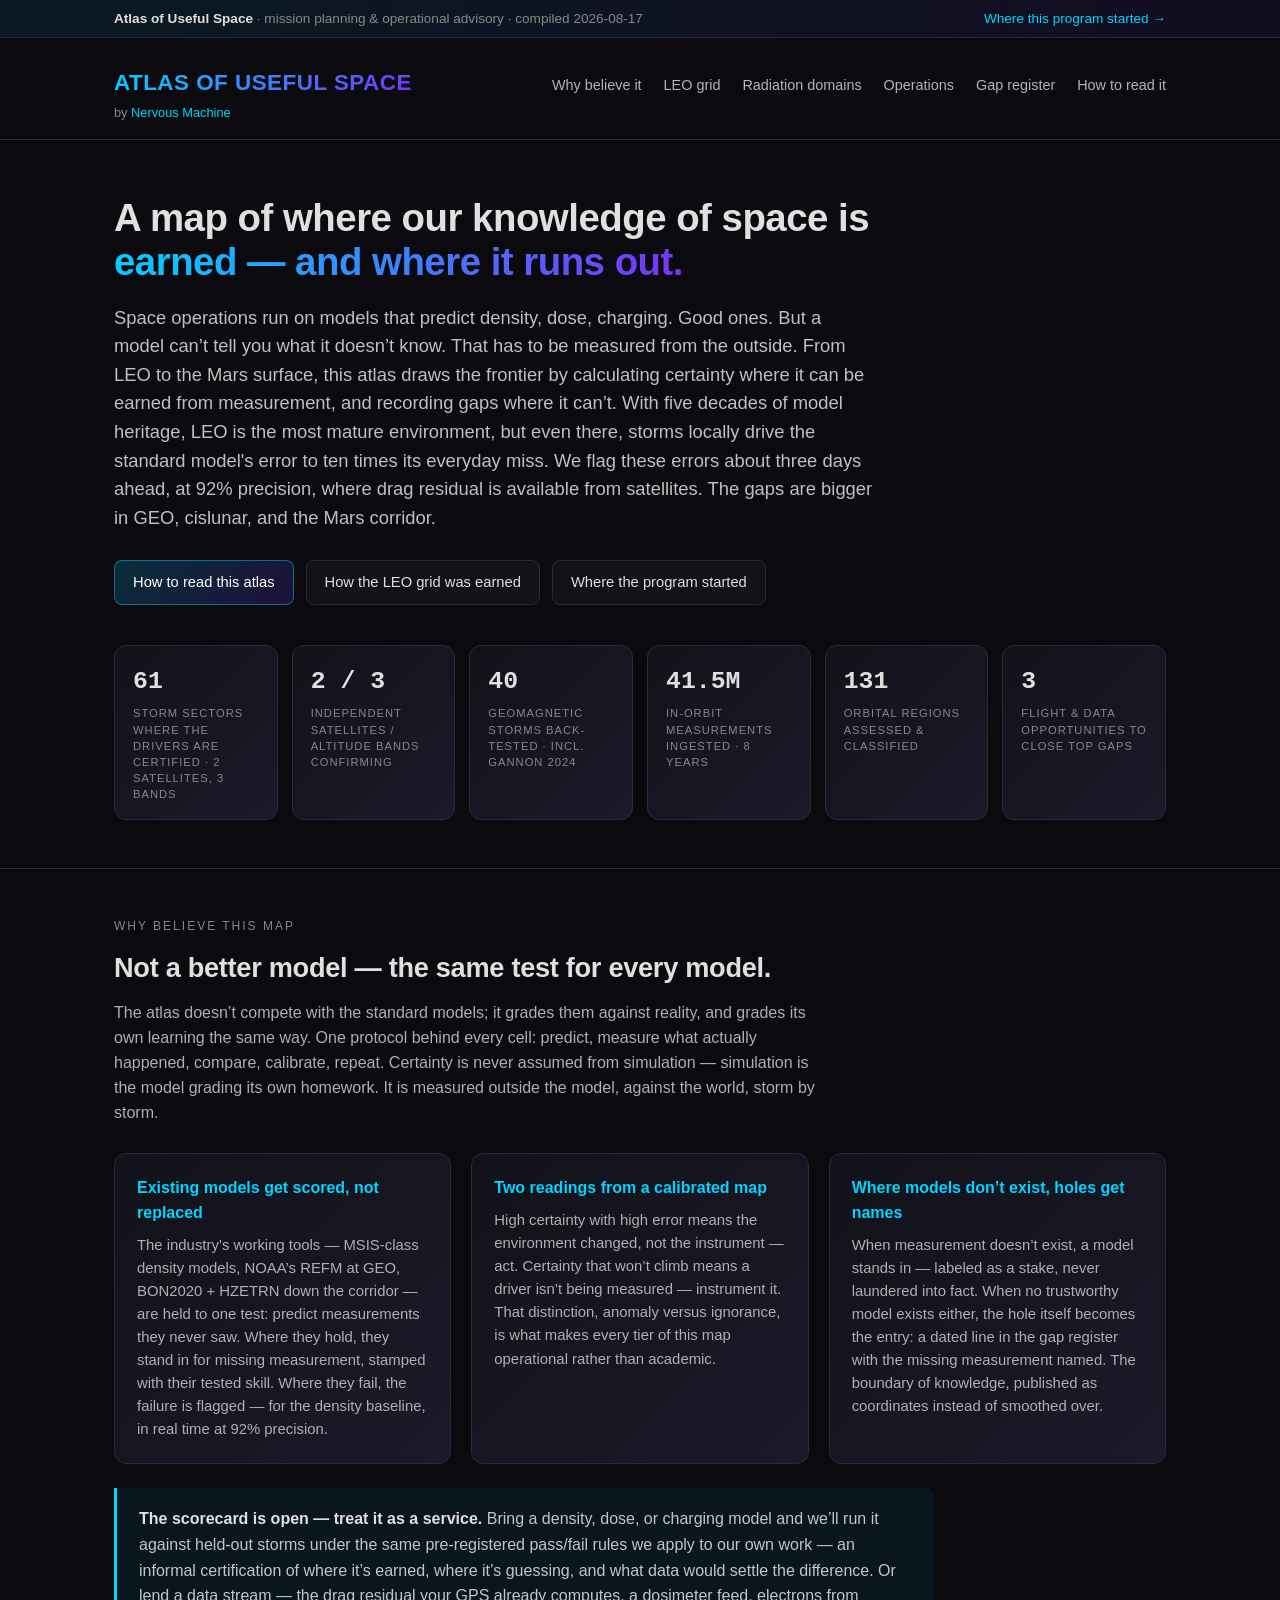
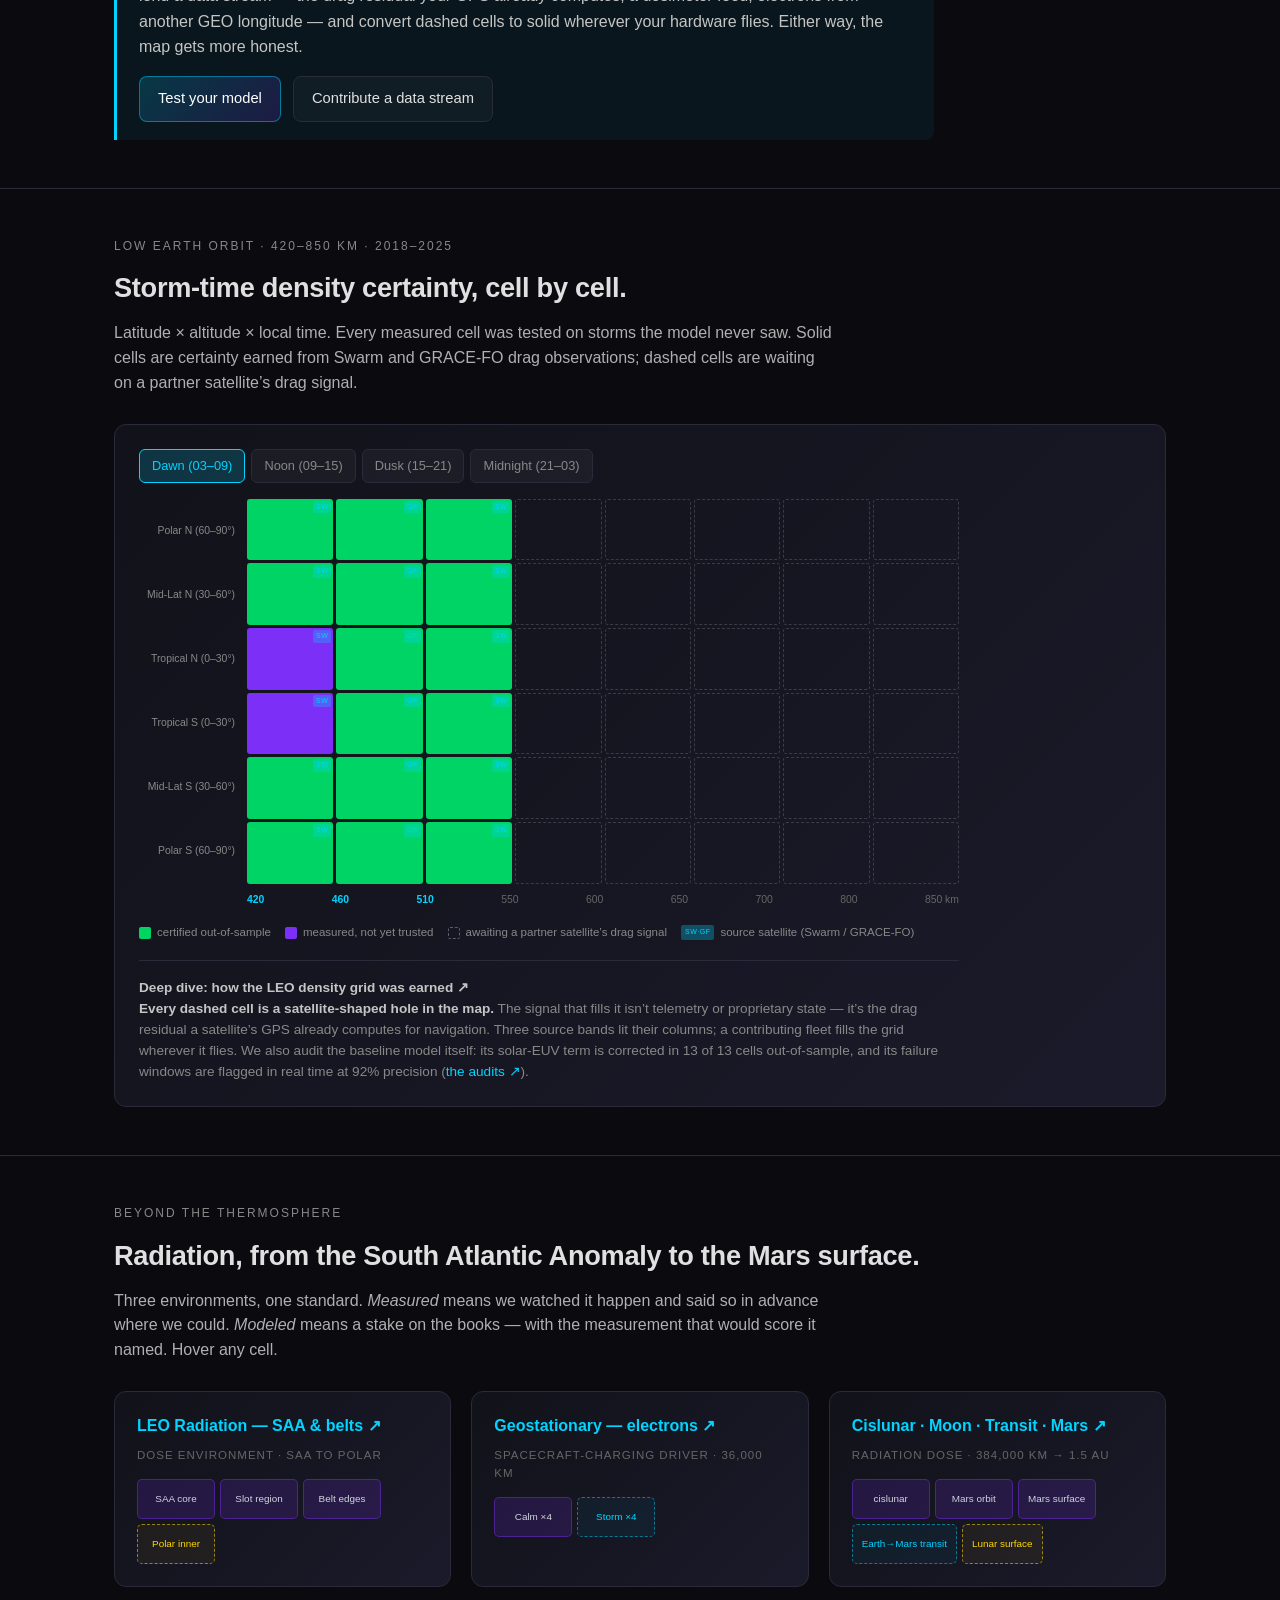
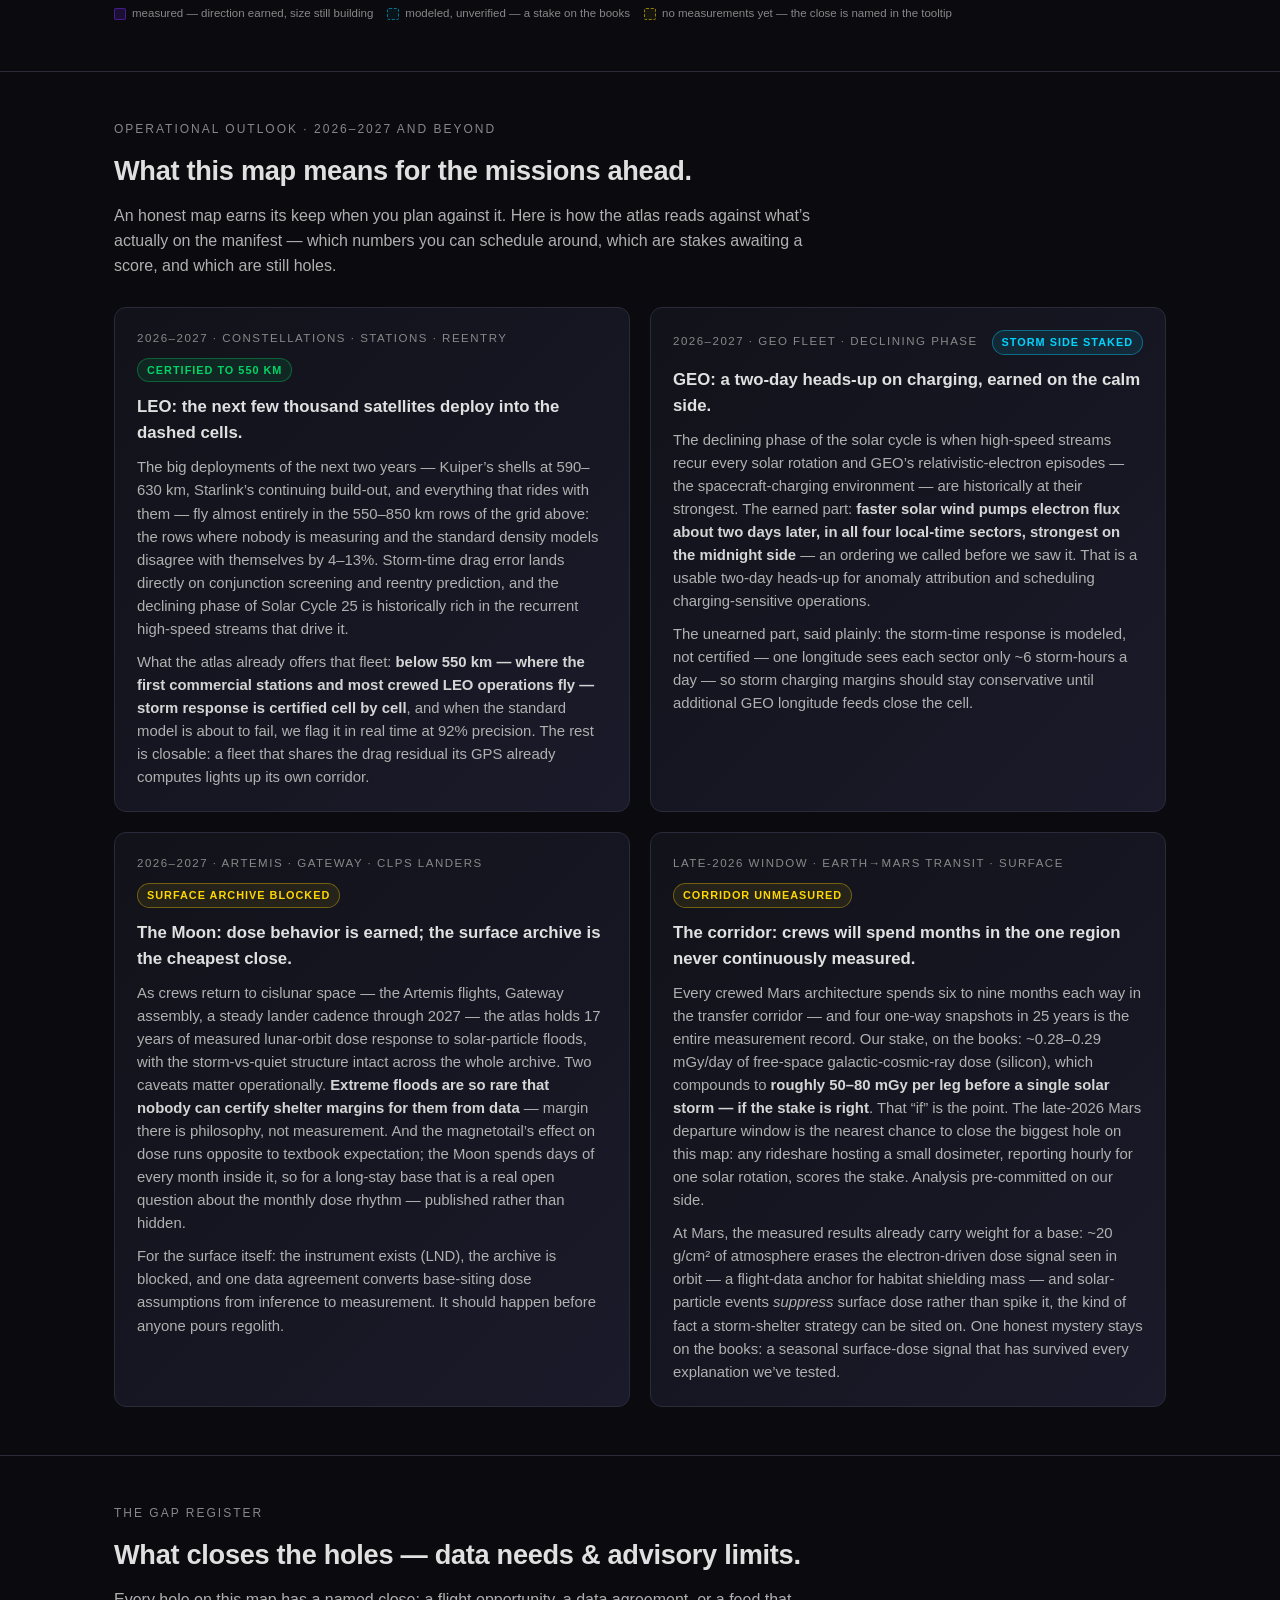
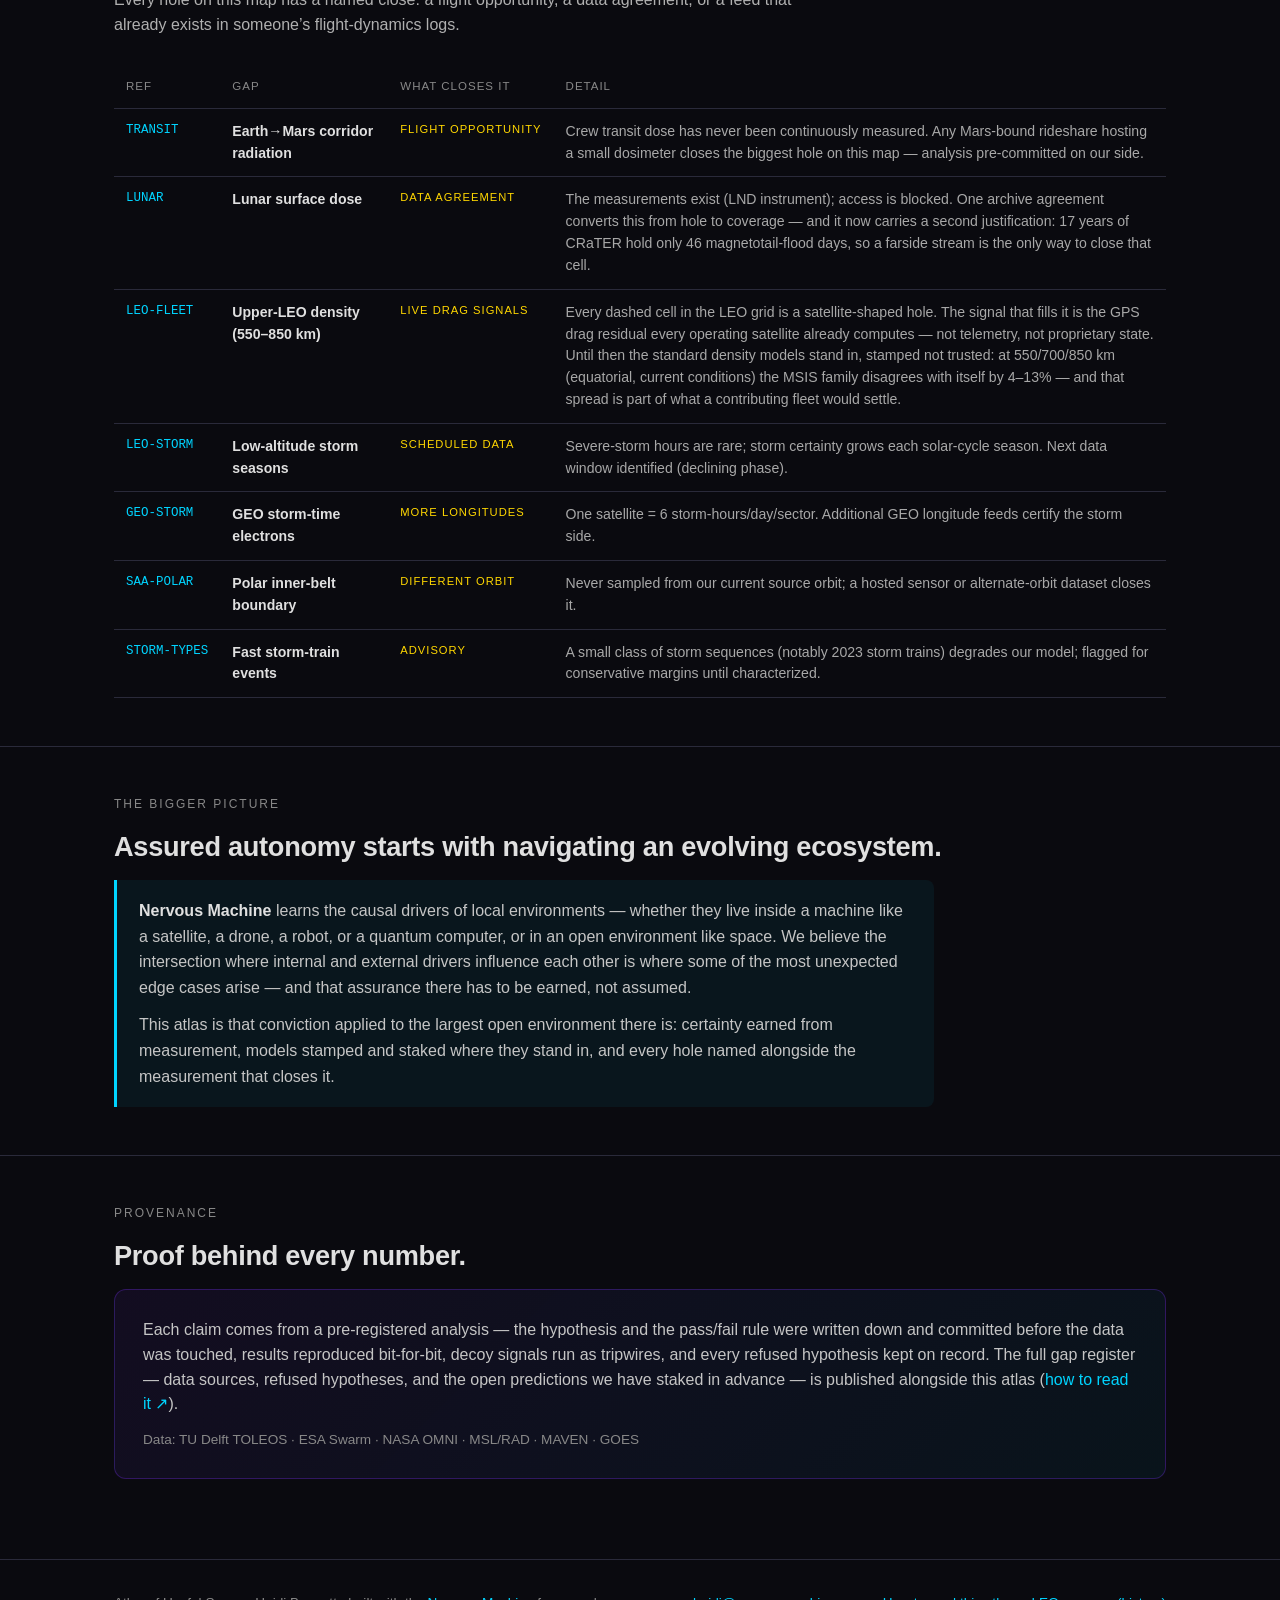
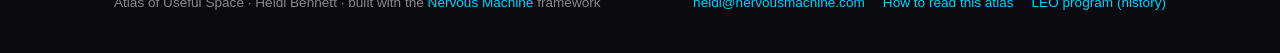
==== public/index.html @ a3f753ef "Restrict repository to the public Atlas site The framework code, MCP servers, old ingest API, and an" ====
<!DOCTYPE html>
<html lang="en">

<head>
  <meta charset="UTF-8" />
  <meta name="viewport" content="width=device-width, initial-scale=1.0" />
  <title>Atlas of Useful Space</title>
  <meta name="description"
    content="Where certainty about the space environment is earned, where models stand in — stamped and staked — and where no measurements exist yet: LEO, GEO, cislunar, the Mars corridor, and Mars, with the specific measurement that closes each hole." />
  <style>
    * {
      margin: 0;
      padding: 0;
      box-sizing: border-box;
    }

    :root {
      --bg: #0a0a0f;
      --bg-card: #12121a;
      --bg-card-2: #1a1a2a;
      --border: #2a2a3a;
      --text: #e0e0e0;
      --muted: #888;
      --dim: #666;
      --cyan: #00d4ff;
      --purple: #7b2ff7;
      --green: #00d464;
      --yellow: #ffd700;
    }

    body {
      font-family: -apple-system, BlinkMacSystemFont, 'Segoe UI', sans-serif;
      background: var(--bg);
      color: var(--text);
      min-height: 100vh;
      line-height: 1.55;
      -webkit-font-smoothing: antialiased;
    }

    .mono {
      font-family: 'SF Mono', 'Fira Code', Menlo, monospace;
    }

    a {
      color: var(--cyan);
      text-decoration: none;
    }

    a:hover {
      text-decoration: underline;
    }

    .container {
      max-width: 1100px;
      margin: 0 auto;
      padding: 0 24px;
    }

    /* ========== Top bar ========== */
    .topbar {
      background: linear-gradient(90deg, rgba(0, 212, 255, 0.08), rgba(123, 47, 247, 0.08));
      border-bottom: 1px solid var(--border);
      font-size: 0.85rem;
      padding: 8px 0;
      color: var(--muted);
    }

    .topbar .container {
      display: flex;
      justify-content: space-between;
      align-items: center;
      flex-wrap: wrap;
      gap: 8px;
    }

    .topbar strong {
      color: var(--text);
    }

    /* ========== Header ========== */
    header.site {
      padding: 28px 0 16px;
      border-bottom: 1px solid var(--border);
    }

    header.site .container {
      display: flex;
      justify-content: space-between;
      align-items: baseline;
      flex-wrap: wrap;
      gap: 16px;
    }

    .brand h1 {
      font-size: 1.4rem;
      background: linear-gradient(135deg, #00d4ff, #7b2ff7);
      -webkit-background-clip: text;
      -webkit-text-fill-color: transparent;
      font-weight: 700;
      letter-spacing: 0.5px;
    }

    .brand .by {
      font-size: 0.8rem;
      color: var(--muted);
      margin-top: 2px;
    }

    nav.primary {
      display: flex;
      gap: 22px;
      font-size: 0.9rem;
      flex-wrap: wrap;
    }

    nav.primary a {
      color: var(--text);
      opacity: 0.8;
    }

    nav.primary a:hover {
      opacity: 1;
      text-decoration: none;
    }

    /* ========== Hero ========== */
    section.hero {
      padding: 56px 0 48px;
    }

    .hero h2 {
      font-size: 2.4rem;
      line-height: 1.15;
      font-weight: 700;
      letter-spacing: -0.5px;
      margin-bottom: 20px;
      max-width: 880px;
    }

    .hero h2 .accent {
      background: linear-gradient(135deg, #00d4ff, #7b2ff7);
      -webkit-background-clip: text;
      -webkit-text-fill-color: transparent;
    }

    .hero .lede {
      font-size: 1.15rem;
      color: #c0c0c0;
      max-width: 760px;
      margin-bottom: 28px;
    }

    .ctas {
      display: flex;
      gap: 12px;
      flex-wrap: wrap;
    }

    .btn {
      display: inline-flex;
      align-items: center;
      gap: 8px;
      padding: 10px 18px;
      border-radius: 8px;
      font-size: 0.92rem;
      font-weight: 500;
      border: 1px solid var(--border);
      background: rgba(255, 255, 255, 0.03);
      color: var(--text);
      transition: all 0.15s;
    }

    .btn:hover {
      background: rgba(255, 255, 255, 0.07);
      text-decoration: none;
      border-color: #3a3a4a;
    }

    .btn.primary {
      background: linear-gradient(135deg, rgba(0, 212, 255, 0.18), rgba(123, 47, 247, 0.18));
      border-color: rgba(0, 212, 255, 0.45);
      color: #fff;
    }

    .btn.primary:hover {
      border-color: rgba(0, 212, 255, 0.75);
    }

    .stats {
      display: grid;
      grid-template-columns: repeat(auto-fit, minmax(160px, 1fr));
      gap: 14px;
      margin-top: 40px;
    }

    .stat {
      background: linear-gradient(135deg, var(--bg-card), var(--bg-card-2));
      border: 1px solid var(--border);
      border-radius: 12px;
      padding: 16px 18px;
    }

    .stat .v {
      font-family: 'SF Mono', Menlo, monospace;
      font-size: 1.55rem;
      font-weight: 700;
      color: var(--text);
    }

    .stat .l {
      font-size: 0.7rem;
      color: var(--muted);
      text-transform: uppercase;
      letter-spacing: 1px;
      margin-top: 5px;
      line-height: 1.45;
    }

    /* ========== Section ========== */
    section.block {
      padding: 48px 0;
      border-top: 1px solid var(--border);
    }

    .eyebrow {
      font-size: 0.75rem;
      text-transform: uppercase;
      letter-spacing: 2px;
      color: var(--muted);
      margin-bottom: 12px;
    }

    h3.section-title {
      font-size: 1.7rem;
      font-weight: 600;
      margin-bottom: 12px;
      letter-spacing: -0.3px;
    }

    .section-lede {
      color: #b0b0b0;
      max-width: 720px;
      margin-bottom: 28px;
    }

    /* ========== Grid card (LEO density) ========== */
    .grid-card {
      background: linear-gradient(135deg, var(--bg-card), var(--bg-card-2));
      border: 1px solid var(--border);
      border-radius: 12px;
      padding: 24px;
    }

    .local-time-tabs {
      display: flex;
      gap: 6px;
      margin-bottom: 16px;
      flex-wrap: wrap;
    }

    .lt-tab {
      padding: 6px 12px;
      background: rgba(255, 255, 255, 0.04);
      border: 1px solid var(--border);
      border-radius: 6px;
      cursor: pointer;
      font-size: 0.8rem;
      color: var(--muted);
      transition: all 0.15s;
    }

    .lt-tab:hover {
      background: rgba(255, 255, 255, 0.08);
    }

    .lt-tab.active {
      background: rgba(0, 212, 255, 0.18);
      border-color: var(--cyan);
      color: var(--cyan);
    }

    .voxel-grid-container {
      display: flex;
      gap: 8px;
      max-width: 820px;
    }

    .voxel-y-labels {
      display: flex;
      flex-direction: column;
      justify-content: space-around;
      font-size: 0.65rem;
      color: var(--muted);
      min-width: 100px;
      text-align: right;
      padding-right: 4px;
    }

    .voxel-grid {
      display: grid;
      grid-template-columns: repeat(8, 1fr);
      grid-template-rows: repeat(6, 1fr);
      gap: 3px;
      flex: 1;
    }

    .voxel {
      aspect-ratio: 1.4;
      border-radius: 3px;
      transition: all 0.2s ease;
      cursor: pointer;
      position: relative;
      min-height: 30px;
    }

    .voxel:hover {
      transform: scale(1.18);
      z-index: 60;
      box-shadow: 0 0 14px currentColor;
    }

    .v-high {
      background: var(--green);
      color: var(--green);
    }

    .v-learn {
      background: var(--purple);
      color: var(--purple);
    }

    .v-await {
      background: transparent;
      border: 1px dashed rgba(255, 255, 255, 0.16);
    }

    .v-await:hover {
      border-color: rgba(0, 212, 255, 0.55);
      background: rgba(0, 212, 255, 0.05);
      box-shadow: 0 0 10px rgba(0, 212, 255, 0.2);
    }

    .badge {
      position: absolute;
      top: 2px;
      right: 2px;
      font-size: 7px;
      background: rgba(0, 212, 255, 0.3);
      color: var(--cyan);
      padding: 1px 3px;
      border-radius: 2px;
      letter-spacing: 0.5px;
    }

    .vtip {
      display: none;
      position: absolute;
      bottom: calc(100% + 8px);
      left: 50%;
      transform: translateX(-50%);
      width: 280px;
      background: var(--bg-card-2);
      border: 1px solid #3a3a4a;
      border-radius: 8px;
      padding: 9px 12px;
      font-size: 0.74rem;
      line-height: 1.5;
      color: #b8c2cc;
      box-shadow: 0 10px 28px rgba(0, 0, 0, 0.6);
      pointer-events: none;
      z-index: 100;
      white-space: normal;
    }

    .voxel:hover .vtip {
      display: block;
    }

    .vtip b {
      color: var(--text);
    }

    .altitude-labels {
      display: flex;
      justify-content: space-between;
      font-size: 0.65rem;
      color: var(--dim);
      margin-top: 8px;
      padding-left: 108px;
      max-width: 820px;
    }

    .altitude-labels .src {
      color: var(--cyan);
      font-weight: 600;
    }

    .legend {
      display: flex;
      gap: 14px;
      font-size: 0.72rem;
      color: var(--muted);
      margin-top: 16px;
      flex-wrap: wrap;
      align-items: center;
    }

    .legend-item {
      display: flex;
      align-items: center;
      gap: 6px;
    }

    .legend-color {
      width: 12px;
      height: 12px;
      border-radius: 2px;
      flex: none;
    }

    .grid-caption {
      font-size: 0.85rem;
      color: var(--muted);
      margin-top: 18px;
      padding-top: 16px;
      border-top: 1px solid var(--border);
      max-width: 820px;
    }

    .grid-caption b {
      color: #c5c5c5;
    }

    .good {
      color: var(--green);
      font-weight: 700;
    }

    .std {
      color: #b388ff;
      font-weight: 700;
    }

    .warn {
      color: var(--yellow);
    }

    /* ========== Pillars (domains, method, ops) ========== */
    .three-up {
      display: grid;
      grid-template-columns: repeat(3, 1fr);
      gap: 20px;
    }

    @media (max-width: 800px) {
      .three-up {
        grid-template-columns: 1fr;
      }
    }

    .two-up {
      display: grid;
      grid-template-columns: repeat(2, 1fr);
      gap: 20px;
    }

    @media (max-width: 800px) {
      .two-up {
        grid-template-columns: 1fr;
      }
    }

    .pillar {
      background: linear-gradient(135deg, var(--bg-card), var(--bg-card-2));
      border: 1px solid var(--border);
      border-radius: 12px;
      padding: 22px;
    }

    .pillar h4 {
      font-size: 1rem;
      font-weight: 600;
      margin-bottom: 8px;
      color: var(--cyan);
    }

    .pillar h4 a {
      color: inherit;
    }

    .pillar .pdist {
      font-size: 0.72rem;
      color: var(--dim);
      letter-spacing: 1px;
      text-transform: uppercase;
      margin-bottom: 14px;
    }

    .pillar p {
      font-size: 0.93rem;
      color: #b0b0b0;
    }

    /* ========== Domain cells ========== */
    .cellrow {
      display: flex;
      flex-wrap: wrap;
      gap: 5px;
    }

    .cell {
      position: relative;
      border-radius: 5px;
      cursor: default;
      display: flex;
      align-items: center;
      justify-content: center;
      min-width: 78px;
      height: 40px;
      padding: 0 9px;
    }

    .cl {
      font-size: 0.62rem;
      color: #cfd6de;
      text-align: center;
      line-height: 1.2;
    }

    .c-adj {
      background: rgba(123, 47, 247, 0.16);
      border: 1px solid rgba(123, 47, 247, 0.45);
    }

    .c-gap {
      background: rgba(255, 215, 0, 0.05);
      border: 1.5px dashed rgba(255, 215, 0, 0.55);
    }

    .c-gap .cl {
      color: var(--yellow);
    }

    .c-mod {
      background: rgba(0, 212, 255, 0.05);
      border: 1.5px dashed rgba(0, 212, 255, 0.5);
    }

    .c-mod .cl {
      color: var(--cyan);
    }

    .cell:hover,
    .cell:focus {
      z-index: 50;
      outline: none;
      transform: scale(1.08);
    }

    .tip {
      display: none;
      position: absolute;
      bottom: calc(100% + 8px);
      left: 50%;
      transform: translateX(-50%);
      width: 270px;
      background: var(--bg-card-2);
      border: 1px solid #3a3a4a;
      border-radius: 8px;
      padding: 9px 12px;
      font-size: 0.74rem;
      line-height: 1.5;
      color: #b8c2cc;
      box-shadow: 0 10px 28px rgba(0, 0, 0, 0.6);
      pointer-events: none;
      z-index: 100;
    }

    .cell:hover .tip,
    .cell:focus .tip {
      display: block;
    }

    .tip b {
      color: var(--text);
    }

    /* ========== Operations cards ========== */
    .phase-row {
      display: flex;
      justify-content: space-between;
      align-items: center;
      margin-bottom: 12px;
      gap: 10px;
      flex-wrap: wrap;
    }

    .phase-num {
      font-size: 0.72rem;
      text-transform: uppercase;
      letter-spacing: 1.5px;
      color: var(--muted);
      font-weight: 500;
    }

    .phase-status {
      font-size: 0.68rem;
      text-transform: uppercase;
      letter-spacing: 1px;
      padding: 3px 9px;
      border-radius: 999px;
      font-weight: 600;
      white-space: nowrap;
    }

    .phase-status.earned {
      color: var(--green);
      background: rgba(0, 212, 100, 0.1);
      border: 1px solid rgba(0, 212, 100, 0.35);
    }

    .phase-status.staked {
      color: var(--cyan);
      background: rgba(0, 212, 255, 0.1);
      border: 1px solid rgba(0, 212, 255, 0.4);
    }

    .phase-status.hole {
      color: var(--yellow);
      background: rgba(255, 215, 0, 0.08);
      border: 1px solid rgba(255, 215, 0, 0.35);
    }

    .pillar.ops h4 {
      color: var(--text);
      font-size: 1.05rem;
      margin-bottom: 10px;
    }

    .pillar.ops p {
      margin-bottom: 10px;
    }

    .pillar.ops p:last-child {
      margin-bottom: 0;
    }

    .pillar.ops strong {
      color: #d5d5d5;
    }

    /* ========== Gap register table ========== */
    table.gaps {
      width: 100%;
      border-collapse: collapse;
      font-size: 0.88rem;
    }

    table.gaps th,
    table.gaps td {
      text-align: left;
      padding: 12px;
      border-bottom: 1px solid var(--border);
      vertical-align: top;
    }

    table.gaps th {
      font-size: 0.72rem;
      text-transform: uppercase;
      letter-spacing: 1px;
      color: var(--muted);
      font-weight: 500;
    }

    table.gaps .gid {
      font-family: 'SF Mono', Menlo, monospace;
      font-size: 0.78rem;
      color: var(--cyan);
      white-space: nowrap;
    }

    table.gaps .gcell {
      color: var(--text);
      font-weight: 600;
      min-width: 150px;
    }

    table.gaps .gst {
      font-size: 0.7rem;
      text-transform: uppercase;
      letter-spacing: 1px;
      color: var(--yellow);
      white-space: nowrap;
    }

    table.gaps .gtx {
      color: #a8a8a8;
    }

    .table-scroll {
      overflow-x: auto;
    }

    /* ========== Vision callout ========== */
    .ask-callout {
      border-left: 3px solid var(--cyan);
      background: rgba(0, 212, 255, 0.06);
      padding: 18px 22px;
      border-radius: 0 8px 8px 0;
      font-size: 1rem;
      color: #c5c5c5;
      max-width: 820px;
      line-height: 1.6;
    }

    .ask-callout p {
      margin-bottom: 12px;
    }

    .ask-callout p:last-child {
      margin-bottom: 0;
    }

    .ask-callout strong {
      color: var(--text);
    }

    /* ========== Provenance callout ========== */
    .callout {
      background: linear-gradient(135deg, rgba(123, 47, 247, 0.08), rgba(0, 212, 255, 0.05));
      border: 1px solid rgba(123, 47, 247, 0.3);
      border-radius: 12px;
      padding: 28px;
    }

    .callout p {
      margin-bottom: 12px;
      color: #c5c5c5;
    }

    .callout p:last-child {
      margin-bottom: 0;
    }

    .callout .sources {
      font-size: 0.85rem;
      color: var(--muted);
    }

    /* ========== Footer ========== */
    footer {
      border-top: 1px solid var(--border);
      margin-top: 32px;
      padding: 32px 0 40px;
      color: var(--muted);
      font-size: 0.85rem;
    }

    footer .container {
      display: flex;
      justify-content: space-between;
      align-items: center;
      flex-wrap: wrap;
      gap: 14px;
    }

    footer .links {
      display: flex;
      gap: 18px;
      flex-wrap: wrap;
    }
  </style>
</head>

<body>

  <div class="topbar">
    <div class="container">
      <span><strong>Atlas of Useful Space</strong> · mission planning &amp; operational advisory · compiled
        2026-08-17</span>
      <span><a href="leo-program.html">Where this program started &rarr;</a></span>
    </div>
  </div>

  <header class="site">
    <div class="container">
      <div class="brand">
        <h1>ATLAS OF USEFUL SPACE</h1>
        <div class="by">by <a href="https://nervousmachine.com">Nervous Machine</a></div>
      </div>
      <nav class="primary">
        <a href="#method">Why believe it</a>
        <a href="#grid">LEO grid</a>
        <a href="#domains">Radiation domains</a>
        <a href="#operations">Operations</a>
        <a href="#gaps">Gap register</a>
        <a href="atlas-deep/method.html">How to read it</a>
      </nav>
    </div>
  </header>

  <section class="hero">
    <div class="container">
      <h2>A map of where our knowledge of space is <span class="accent">earned — and where it runs
          out.</span></h2>
      <p class="lede">
        Space operations run on models that predict density, dose, charging. Good ones. But a model can&rsquo;t
        tell you what it doesn&rsquo;t know. That has to be measured from the outside. From LEO to the Mars surface,
        this atlas draws the frontier by calculating certainty where it can be earned from measurement, and recording
        gaps where it can&rsquo;t. With five decades of model heritage, LEO is the most mature environment, but even
        there,
        storms locally drive the standard model's error to ten times its everyday miss. We flag these errors about
        three days ahead, at 92% precision, where drag residual is available from satellites. The gaps are bigger
        in GEO, cislunar, and the Mars corridor.
      </p>
      <div class="ctas">
        <a class="btn primary" href="atlas-deep/method.html">How to read this atlas</a>
        <a class="btn" href="atlas-deep/leo-density.html">How the LEO grid was earned</a>
        <a class="btn" href="leo-program.html">Where the program started</a>
      </div>
      <div class="stats">
        <div class="stat">
          <div class="v">61</div>
          <div class="l">storm sectors where the drivers are certified · 2 satellites, 3 bands</div>
        </div>
        <div class="stat">
          <div class="v">2 / 3</div>
          <div class="l">independent satellites / altitude bands confirming</div>
        </div>
        <div class="stat">
          <div class="v">40</div>
          <div class="l">geomagnetic storms back-tested · incl. Gannon 2024</div>
        </div>
        <div class="stat">
          <div class="v">41.5M</div>
          <div class="l">in-orbit measurements ingested · 8 years</div>
        </div>
        <div class="stat">
          <div class="v">131</div>
          <div class="l">orbital regions assessed &amp; classified</div>
        </div>
        <div class="stat">
          <div class="v">3</div>
          <div class="l">flight &amp; data opportunities to close top gaps</div>
        </div>
      </div>
    </div>
  </section>

  <section class="block" id="method">
    <div class="container">
      <div class="eyebrow">Why believe this map</div>
      <h3 class="section-title">Not a better model — the same test for every model.</h3>
      <p class="section-lede">
        The atlas doesn&rsquo;t compete with the standard models; it grades them against reality, and
        grades its own learning the same way. One protocol behind every cell: predict, measure what
        actually happened, compare, calibrate, repeat. Certainty is never assumed from simulation —
        simulation is the model grading its own homework. It is measured outside the model, against
        the world, storm by storm.
      </p>
      <div class="three-up">
        <div class="pillar">
          <h4>Existing models get scored, not replaced</h4>
          <p>
            The industry&rsquo;s working tools — MSIS-class density models, NOAA&rsquo;s REFM at
            GEO, BON2020&nbsp;+&nbsp;HZETRN down the corridor — are held to one test: predict
            measurements they never saw. Where they hold, they stand in for missing measurement,
            stamped with their tested skill. Where they fail, the failure is flagged — for the
            density baseline, in real time at 92% precision.
          </p>
        </div>
        <div class="pillar">
          <h4>Two readings from a calibrated map</h4>
          <p>
            High certainty with high error means the environment changed, not the instrument —
            act. Certainty that won&rsquo;t climb means a driver isn&rsquo;t being measured —
            instrument it. That distinction, anomaly versus ignorance, is what makes every tier
            of this map operational rather than academic.
          </p>
        </div>
        <div class="pillar">
          <h4>Where models don&rsquo;t exist, holes get names</h4>
          <p>
            When measurement doesn&rsquo;t exist, a model stands in — labeled as a stake, never
            laundered into fact. When no trustworthy model exists either, the hole itself becomes
            the entry: a dated line in the gap register with the missing measurement named. The
            boundary of knowledge, published as coordinates instead of smoothed over.
          </p>
        </div>
      </div>
      <div class="ask-callout" style="margin-top: 24px;">
        <p>
          <strong>The scorecard is open — treat it as a service.</strong> Bring a density, dose, or
          charging model and we&rsquo;ll run it against held-out storms under the same
          pre-registered pass/fail rules we apply to our own work — an informal certification of
          where it&rsquo;s earned, where it&rsquo;s guessing, and what data would settle the
          difference. Or lend a data stream — the drag residual your GPS already computes, a
          dosimeter feed, electrons from another GEO longitude — and convert dashed cells to solid
          wherever your hardware flies. Either way, the map gets more honest.
        </p>
        <div class="ctas" style="margin-top: 16px;">
          <a class="btn primary"
            href="mailto:heidi@nervousmachine.com?subject=Test%20my%20model%20against%20the%20atlas">Test
            your model</a>
          <a class="btn" href="mailto:heidi@nervousmachine.com?subject=Contributing%20a%20data%20stream">Contribute
            a data stream</a>
        </div>
      </div>
    </div>
  </section>

  <section class="block" id="grid">
    <div class="container">
      <div class="eyebrow">Low Earth Orbit · 420–850 km · 2018–2025</div>
      <h3 class="section-title">Storm-time density certainty, cell by cell.</h3>
      <p class="section-lede">
        Latitude &times; altitude &times; local time. Every measured cell was tested on storms the model
        never saw. Solid cells are certainty earned from Swarm and GRACE-FO drag observations; dashed
        cells are waiting on a partner satellite&rsquo;s drag signal.
      </p>
      <div class="grid-card">
        <div class="local-time-tabs">
          <div class="lt-tab active" data-lt="dawn">Dawn (03–09)</div>
          <div class="lt-tab" data-lt="noon">Noon (09–15)</div>
          <div class="lt-tab" data-lt="dusk">Dusk (15–21)</div>
          <div class="lt-tab" data-lt="midnight">Midnight (21–03)</div>
        </div>
        <div class="voxel-grid-container">
          <div class="voxel-y-labels">
            <span>Polar N (60–90°)</span>
            <span>Mid-Lat N (30–60°)</span>
            <span>Tropical N (0–30°)</span>
            <span>Tropical S (0–30°)</span>
            <span>Mid-Lat S (30–60°)</span>
            <span>Polar S (60–90°)</span>
          </div>
          <div class="voxel-grid" id="vgrid"></div>
        </div>
        <div class="altitude-labels">
          <span class="src">420</span>
          <span class="src">460</span>
          <span class="src">510</span>
          <span>550</span>
          <span>600</span>
          <span>650</span>
          <span>700</span>
          <span>800</span>
          <span>850 km</span>
        </div>
        <div class="legend">
          <div class="legend-item">
            <div class="legend-color" style="background: var(--green);"></div> certified out-of-sample
          </div>
          <div class="legend-item">
            <div class="legend-color" style="background: var(--purple);"></div> measured, not yet
            trusted
          </div>
          <div class="legend-item">
            <div class="legend-color" style="background: transparent; border: 1px dashed rgba(255,255,255,0.3);"></div>
            awaiting a partner satellite&rsquo;s drag signal
          </div>
          <div class="legend-item"><span
              style="font-size: 7px; background: rgba(0,212,255,0.3); color: #00d4ff; padding: 2px 4px; border-radius: 2px; letter-spacing: 0.5px;">SW·GF</span>
            source satellite (Swarm / GRACE-FO)</div>
        </div>
        <div class="grid-caption">
          <a href="atlas-deep/leo-density.html"><b>Deep dive: how the LEO density grid was earned
              &#8599;</b></a><br>
          <b>Every dashed cell is a satellite-shaped hole in the map.</b> The signal that fills it
          isn&rsquo;t telemetry or proprietary state — it&rsquo;s the drag residual a
          satellite&rsquo;s GPS already computes for navigation. Three source bands lit their columns;
          a contributing fleet fills the grid wherever it flies. We also audit the baseline model
          itself: its solar-EUV term is corrected in 13 of 13 cells out-of-sample, and its failure
          windows are flagged in real time at 92% precision (<a href="atlas-deep/method.html">the
            audits &#8599;</a>).
        </div>
      </div>
    </div>
  </section>

  <section class="block" id="domains">
    <div class="container">
      <div class="eyebrow">Beyond the thermosphere</div>
      <h3 class="section-title">Radiation, from the South Atlantic Anomaly to the Mars surface.</h3>
      <p class="section-lede">
        Three environments, one standard. <em>Measured</em> means we watched it happen and said so in
        advance where we could. <em>Modeled</em> means a stake on the books — with the measurement that
        would score it named. Hover any cell.
      </p>
      <div class="three-up">
        <div class="pillar">
          <h4><a href="atlas-deep/leo-radiation.html">LEO Radiation — SAA &amp; belts &#8599;</a></h4>
          <div class="pdist">dose environment · SAA to polar</div>
          <div class="cellrow">
            <div class="cell c-adj" tabindex="0"><span class="cl">SAA core</span>
              <div class="tip"><b>South Atlantic Anomaly core</b><br>MEASURED — during storms, radiation dose here does
                the opposite of everywhere else: it drops first, then recovers. We predicted that in advance and it held
                — in exactly this one cell and nowhere else. We trust the direction; we are still earning confidence in
                the size.</div>
            </div>
            <div class="cell c-adj" tabindex="0"><span class="cl">Slot region</span>
              <div class="tip"><b>Slot region</b><br>MEASURED — we measured how long dose takes to settle after a storm
                passes (the question crews and planners actually ask). The shape of the recovery is earned; confidence
                in the exact numbers is still building.</div>
            </div>
            <div class="cell c-adj" tabindex="0"><span class="cl">Belt edges</span>
              <div class="tip"><b>Belt edges (outer/polar)</b><br>MEASURED — storms push dose UP here (unlike the SAA
                core), with the strongest solar-particle coupling at the poles. Direction earned; confidence still
                building.</div>
            </div>
            <div class="cell c-gap" tabindex="0"><span class="cl">Polar inner</span>
              <div class="tip"><b>Polar inner boundary</b><br>NO MEASUREMENTS YET — our source orbit never samples this
                cell.<br><b>What closes it:</b> data from a different orbit, or a hosted sensor.</div>
            </div>
          </div>
        </div>
        <div class="pillar">
          <h4><a href="atlas-deep/geo.html">Geostationary — electrons &#8599;</a></h4>
          <div class="pdist">spacecraft-charging driver · 36,000 km</div>
          <div class="cellrow">
            <div class="cell c-adj" tabindex="0"><span class="cl">Calm ×4</span>
              <div class="tip"><b>GEO electrons · calm conditions</b><br>MEASURED — faster solar wind reliably pumps up
                the electron flux about two days later, in all four local-time sectors, strongest on the midnight side —
                exactly the shape spacecraft-charging planning needs, and we called the ordering before we saw it. We
                trust the direction and the ordering; we do not yet claim the amplitude. A longer observing window earns
                that.</div>
            </div>
            <div class="cell c-mod" tabindex="0"><span class="cl">Storm ×4</span>
              <div class="tip"><b>GEO electrons · storm conditions</b><br>MODELED, UNVERIFIED — one longitude sees each
                sector only ~6 storm-hours a day, so the storm side cannot be certified from measurement yet. NOAA's
                operational forecaster (REFM) puts a storm response near 5.7×10⁸ e/cm²·day·sr (2-day peak ~1.1×10⁹) —
                stamped with its own published skill, which is modest at one day out, and we say so.<br><b>The
                  measurement that scores this stake:</b> electron feeds from additional GEO longitudes.</div>
            </div>
          </div>
        </div>
        <div class="pillar">
          <h4><a href="atlas-deep/moon-mars.html">Cislunar · Moon · Transit · Mars &#8599;</a></h4>
          <div class="pdist">radiation dose · 384,000 km → 1.5 AU</div>
          <div class="cellrow">
            <div class="cell c-adj" tabindex="0"><span class="cl">cislunar</span>
              <div class="tip"><b>Cislunar orbit</b><br>MEASURED — we followed the Moon's radiation dose across 17 years
                and learned how it answers solar-particle floods; the storm-vs-quiet model structure we built for it
                held over the entire archive. Two honest caveats we keep on the books: extreme floods are so rare that
                no one can yet be confident about them, and one geometry effect (the magnetotail's influence on dose)
                behaves opposite to what the textbooks suggested — an open question we publish rather than hide.</div>
            </div>
            <div class="cell c-adj" tabindex="0"><span class="cl">Mars orbit</span>
              <div class="tip"><b>Mars orbit</b><br>MEASURED — one relationship earned so far, and it is a clean one:
                the electron-driven dose signal that shows up in Mars orbit disappears at the surface, under 20 g/cm² of
                atmosphere — a direct read on how much shielding matters. The rest of this cell's structure is mapped as
                six named open questions, each with a planned next step.</div>
            </div>
            <div class="cell c-adj" tabindex="0"><span class="cl">Mars surface</span>
              <div class="tip"><b>Mars surface</b><br>MEASURED — surface dose followed across two separate years (2023
                and 2024–25). The dependable part: solar-particle events SUPPRESS dose at the surface — the atmosphere
                filters the flood — the same way in both years, and in one season we certified the effect is essentially
                zero, firmly (knowing a solid zero is real knowledge). We also caught two solar-storm arrivals at Mars
                that appear in no official catalog, confirmed against an orbiting spacecraft. The puzzle we publish
                alongside: a seasonal dose signal shows up in BOTH years and has survived every explanation we tested —
                our best open mystery, with the tests on record.</div>
            </div>
            <div class="cell c-mod" tabindex="0"><span class="cl">Earth→Mars transit</span>
              <div class="tip"><b>Earth→Mars transfer corridor</b><br>MODELED, UNVERIFIED — no continuous measurement
                exists (4 one-way snapshots in 25 years). What the models say, stamped and on record as a stake:
                ~0.28–0.29 mGy/day free-space GCR silicon dose (BON2020 + HZETRN2020, current-cycle conditions) — a
                model pair that came within ~4% of the one modern point-check that exists.<br><b>The measurement that
                  scores this stake:</b> a hosted dosimeter on any Mars-bound rideshare, hourly, one solar rotation.
              </div>
            </div>
            <div class="cell c-gap" tabindex="0"><span class="cl">Lunar surface</span>
              <div class="tip"><b>Lunar surface</b><br>NO MEASUREMENTS AVAILABLE — the instrument exists (LND); archive
                access is blocked.<br><b>What closes it:</b> a data-access agreement. Cheapest cell on the map.</div>
            </div>
          </div>
        </div>
      </div>
      <div class="legend" style="margin-top: 18px;">
        <div class="legend-item">
          <div class="legend-color" style="background: rgba(123,47,247,0.16); border: 1px solid rgba(123,47,247,0.45);">
          </div>
          measured — direction earned, size still building
        </div>
        <div class="legend-item">
          <div class="legend-color" style="background: rgba(0,212,255,0.05); border: 1.5px dashed rgba(0,212,255,0.5);">
          </div>
          modeled, unverified — a stake on the books
        </div>
        <div class="legend-item">
          <div class="legend-color"
            style="background: rgba(255,215,0,0.05); border: 1.5px dashed rgba(255,215,0,0.55);"></div>
          no measurements yet — the close is named in the tooltip
        </div>
      </div>
    </div>
  </section>

  <section class="block" id="operations">
    <div class="container">
      <div class="eyebrow">Operational outlook · 2026–2027 and beyond</div>
      <h3 class="section-title">What this map means for the missions ahead.</h3>
      <p class="section-lede">
        An honest map earns its keep when you plan against it. Here is how the atlas reads against
        what&rsquo;s actually on the manifest — which numbers you can schedule around, which are stakes
        awaiting a score, and which are still holes.
      </p>
      <div class="two-up">
        <div class="pillar ops">
          <div class="phase-row">
            <span class="phase-num">2026–2027 · Constellations · Stations · Reentry</span>
            <span class="phase-status earned">Certified to 550 km</span>
          </div>
          <h4>LEO: the next few thousand satellites deploy into the dashed cells.</h4>
          <p>
            The big deployments of the next two years — Kuiper&rsquo;s shells at 590–630 km,
            Starlink&rsquo;s continuing build-out, and everything that rides with them — fly almost
            entirely in the 550–850 km rows of the grid above: the rows where nobody is measuring
            and the standard density models disagree with themselves by 4–13%. Storm-time drag error
            lands directly on conjunction screening and reentry prediction, and the declining phase
            of Solar Cycle 25 is historically rich in the recurrent high-speed streams that drive it.
          </p>
          <p>
            What the atlas already offers that fleet: <strong>below 550 km — where the first
              commercial stations and most crewed LEO operations fly — storm response is certified
              cell by cell</strong>, and when the standard model is about to fail, we flag it in real
            time at 92% precision. The rest is closable: a fleet that shares the drag residual its
            GPS already computes lights up its own corridor.
          </p>
        </div>
        <div class="pillar ops">
          <div class="phase-row">
            <span class="phase-num">2026–2027 · GEO fleet · Declining phase</span>
            <span class="phase-status staked">Storm side staked</span>
          </div>
          <h4>GEO: a two-day heads-up on charging, earned on the calm side.</h4>
          <p>
            The declining phase of the solar cycle is when high-speed streams recur every solar
            rotation and GEO&rsquo;s relativistic-electron episodes — the spacecraft-charging
            environment — are historically at their strongest. The earned part: <strong>faster solar
              wind pumps electron flux about two days later, in all four local-time sectors, strongest
              on the midnight side</strong> — an ordering we called before we saw it. That is a usable
            two-day heads-up for anomaly attribution and scheduling charging-sensitive operations.
          </p>
          <p>
            The unearned part, said plainly: the storm-time response is modeled, not certified — one
            longitude sees each sector only ~6 storm-hours a day — so storm charging margins should
            stay conservative until additional GEO longitude feeds close the cell.
          </p>
        </div>
        <div class="pillar ops">
          <div class="phase-row">
            <span class="phase-num">2026–2027 · Artemis · Gateway · CLPS landers</span>
            <span class="phase-status hole">Surface archive blocked</span>
          </div>
          <h4>The Moon: dose behavior is earned; the surface archive is the cheapest close.</h4>
          <p>
            As crews return to cislunar space — the Artemis flights, Gateway assembly, a steady
            lander cadence through 2027 — the atlas holds 17 years of measured lunar-orbit dose
            response to solar-particle floods, with the storm-vs-quiet structure intact across the
            whole archive. Two caveats matter operationally. <strong>Extreme floods are so rare that
              nobody can certify shelter margins for them from data</strong> — margin there is
            philosophy, not measurement. And the magnetotail&rsquo;s effect on dose runs opposite to
            textbook expectation; the Moon spends days of every month inside it, so for a long-stay
            base that is a real open question about the monthly dose rhythm — published rather than
            hidden.
          </p>
          <p>
            For the surface itself: the instrument exists (LND), the archive is blocked, and one
            data agreement converts base-siting dose assumptions from inference to measurement. It
            should happen before anyone pours regolith.
          </p>
        </div>
        <div class="pillar ops">
          <div class="phase-row">
            <span class="phase-num">Late-2026 window · Earth→Mars transit · Surface</span>
            <span class="phase-status hole">Corridor unmeasured</span>
          </div>
          <h4>The corridor: crews will spend months in the one region never continuously measured.</h4>
          <p>
            Every crewed Mars architecture spends six to nine months each way in the transfer
            corridor — and four one-way snapshots in 25 years is the entire measurement record. Our
            stake, on the books: ~0.28–0.29 mGy/day of free-space galactic-cosmic-ray dose
            (silicon), which compounds to <strong>roughly 50–80 mGy per leg before a single solar
              storm — if the stake is right</strong>. That &ldquo;if&rdquo; is the point. The
            late-2026 Mars departure window is the nearest chance to close the biggest hole on this
            map: any rideshare hosting a small dosimeter, reporting hourly for one solar rotation,
            scores the stake. Analysis pre-committed on our side.
          </p>
          <p>
            At Mars, the measured results already carry weight for a base: ~20 g/cm² of atmosphere
            erases the electron-driven dose signal seen in orbit — a flight-data anchor for habitat
            shielding mass — and solar-particle events <em>suppress</em> surface dose rather than
            spike it, the kind of fact a storm-shelter strategy can be sited on. One honest mystery
            stays on the books: a seasonal surface-dose signal that has survived every explanation
            we&rsquo;ve tested.
          </p>
        </div>
      </div>
    </div>
  </section>

  <section class="block" id="gaps">
    <div class="container">
      <div class="eyebrow">The gap register</div>
      <h3 class="section-title">What closes the holes — data needs &amp; advisory limits.</h3>
      <p class="section-lede">
        Every hole on this map has a named close: a flight opportunity, a data agreement, or a feed that
        already exists in someone&rsquo;s flight-dynamics logs.
      </p>
      <div class="table-scroll">
        <table class="gaps">
          <thead>
            <tr>
              <th>ref</th>
              <th>gap</th>
              <th>what closes it</th>
              <th>detail</th>
            </tr>
          </thead>
          <tbody>
            <tr>
              <td class="gid">TRANSIT</td>
              <td class="gcell">Earth→Mars corridor radiation</td>
              <td class="gst">Flight opportunity</td>
              <td class="gtx">Crew transit dose has never been continuously measured. Any
                Mars-bound rideshare hosting a small dosimeter closes the biggest hole on this
                map — analysis pre-committed on our side.</td>
            </tr>
            <tr>
              <td class="gid">LUNAR</td>
              <td class="gcell">Lunar surface dose</td>
              <td class="gst">Data agreement</td>
              <td class="gtx">The measurements exist (LND instrument); access is blocked. One
                archive agreement converts this from hole to coverage — and it now carries a
                second justification: 17 years of CRaTER hold only 46 magnetotail-flood days, so
                a farside stream is the only way to close that cell.</td>
            </tr>
            <tr>
              <td class="gid">LEO-FLEET</td>
              <td class="gcell">Upper-LEO density (550–850 km)</td>
              <td class="gst">Live drag signals</td>
              <td class="gtx">Every dashed cell in the LEO grid is a satellite-shaped hole. The
                signal that fills it is the GPS drag residual every operating satellite already
                computes — not telemetry, not proprietary state. Until then the standard density
                models stand in, stamped not trusted: at 550/700/850 km (equatorial, current
                conditions) the MSIS family disagrees with itself by 4–13% — and that spread is
                part of what a contributing fleet would settle.</td>
            </tr>
            <tr>
              <td class="gid">LEO-STORM</td>
              <td class="gcell">Low-altitude storm seasons</td>
              <td class="gst">Scheduled data</td>
              <td class="gtx">Severe-storm hours are rare; storm certainty grows each solar-cycle
                season. Next data window identified (declining phase).</td>
            </tr>
            <tr>
              <td class="gid">GEO-STORM</td>
              <td class="gcell">GEO storm-time electrons</td>
              <td class="gst">More longitudes</td>
              <td class="gtx">One satellite = 6 storm-hours/day/sector. Additional GEO longitude
                feeds certify the storm side.</td>
            </tr>
            <tr>
              <td class="gid">SAA-POLAR</td>
              <td class="gcell">Polar inner-belt boundary</td>
              <td class="gst">Different orbit</td>
              <td class="gtx">Never sampled from our current source orbit; a hosted sensor or
                alternate-orbit dataset closes it.</td>
            </tr>
            <tr>
              <td class="gid">STORM-TYPES</td>
              <td class="gcell">Fast storm-train events</td>
              <td class="gst">Advisory</td>
              <td class="gtx">A small class of storm sequences (notably 2023 storm trains)
                degrades our model; flagged for conservative margins until characterized.</td>
            </tr>
          </tbody>
        </table>
      </div>
    </div>
  </section>

  <section class="block" id="autonomy">
    <div class="container">
      <div class="eyebrow">The bigger picture</div>
      <h3 class="section-title">Assured autonomy starts with navigating an evolving ecosystem.</h3>
      <div class="ask-callout">
        <p>
          <a href="https://nervousmachine.com"><strong>Nervous Machine</strong></a> learns the causal
          drivers of local environments — whether they live inside a machine like a satellite, a
          drone, a robot, or a quantum computer, or in an open environment like space. We believe the
          intersection where internal and external drivers influence each other is where some of the
          most unexpected edge cases arise — and that assurance there has to be earned, not assumed.
        </p>
        <p>
          This atlas is that conviction applied to the largest open environment there is: certainty
          earned from measurement, models stamped and staked where they stand in, and every hole named
          alongside the measurement that closes it.
        </p>
      </div>
    </div>
  </section>

  <section class="block" id="provenance">
    <div class="container">
      <div class="eyebrow">Provenance</div>
      <h3 class="section-title">Proof behind every number.</h3>
      <div class="callout">
        <p>
          Each claim comes from a pre-registered analysis — the hypothesis and the pass/fail rule were
          written down and committed before the data was touched, results reproduced bit-for-bit,
          decoy signals run as tripwires, and every refused hypothesis kept on record. The full gap
          register — data sources, refused hypotheses, and the open predictions we have staked in
          advance — is published alongside this atlas (<a href="atlas-deep/method.html">how to read it
            &#8599;</a>).
        </p>
        <p class="sources">
          Data: TU Delft TOLEOS · ESA Swarm · NASA OMNI · MSL/RAD · MAVEN · GOES
        </p>
      </div>
    </div>
  </section>

  <footer>
    <div class="container">
      <div>Atlas of Useful Space &middot; Heidi Bennett &middot; built with the <a
          href="https://nervousmachine.com">Nervous Machine</a> framework</div>
      <div class="links">
        <a href="mailto:heidi@nervousmachine.com">heidi@nervousmachine.com</a>
        <a href="atlas-deep/method.html">How to read this atlas</a>
        <a href="leo-program.html">LEO program (history)</a>
      </div>
    </div>
  </footer>

  <script>
    const GRID = { "dawn": [[{ "s": "high", "t": "<b>Polar N, dawn, 420\u2013460 km</b><br><span class='good'>CERTIFIED</span> \u2014 we watched 32 storms here on Swarm A/C and learned which drivers actually move the air: 8 carry real weight, and 100% of that weight has been confirmed by repeated correct prediction. A scrambled decoy signal correctly earns nothing here." }, { "s": "high", "t": "<b>Polar N, dawn, 460\u2013510 km</b><br><span class='good'>CERTIFIED</span> \u2014 we watched 29 storms here on GRACE-FO and learned which drivers actually move the air: 9 carry real weight, and 79% of that weight has been confirmed by repeated correct prediction. The remainder sits in the cross-polar-cap potential and the magnetospheric saturation ceiling \u2014 measured, not yet confirmed. A scrambled decoy signal correctly earns nothing here." }, { "s": "high", "t": "<b>Polar N, dawn, 510\u2013550 km</b><br><span class='good'>CERTIFIED</span> \u2014 we watched 23 storms here on Swarm B and learned which drivers actually move the air: 9 carry real weight, and 100% of that weight has been confirmed by repeated correct prediction. A scrambled decoy signal correctly earns nothing here." }, { "s": "await", "t": "<b>Polar N, dawn, 550\u2013600 km</b><br>No measurements yet. The signal that fills this cell: the drag residual any operating satellite's GPS already computes for navigation \u2014 no raw telemetry, no proprietary elements needed." }, { "s": "await", "t": "<b>Polar N, dawn, 600\u2013650 km</b><br>No measurements yet. The signal that fills this cell: the drag residual any operating satellite's GPS already computes for navigation \u2014 no raw telemetry, no proprietary elements needed." }, { "s": "await", "t": "<b>Polar N, dawn, 650\u2013700 km</b><br>No measurements yet. The signal that fills this cell: the drag residual any operating satellite's GPS already computes for navigation \u2014 no raw telemetry, no proprietary elements needed." }, { "s": "await", "t": "<b>Polar N, dawn, 700\u2013800 km</b><br>No measurements yet. The signal that fills this cell: the drag residual any operating satellite's GPS already computes for navigation \u2014 no raw telemetry, no proprietary elements needed." }, { "s": "await", "t": "<b>Polar N, dawn, 800\u2013850 km</b><br>No measurements yet. The signal that fills this cell: the drag residual any operating satellite's GPS already computes for navigation \u2014 no raw telemetry, no proprietary elements needed." }], [{ "s": "high", "t": "<b>Mid-Lat N, dawn, 420\u2013460 km</b><br><span class='good'>CERTIFIED</span> \u2014 we watched 22 storms here on Swarm A/C and learned which drivers actually move the air: 9 carry real weight, and 100% of that weight has been confirmed by repeated correct prediction. A scrambled decoy signal correctly earns nothing here." }, { "s": "high", "t": "<b>Mid-Lat N, dawn, 460\u2013510 km</b><br><span class='good'>CERTIFIED</span> \u2014 we watched 20 storms here on GRACE-FO and learned which drivers actually move the air: 10 carry real weight, and 80% of that weight has been confirmed by repeated correct prediction. The remainder sits in the magnetospheric saturation ceiling \u2014 measured, not yet confirmed. A scrambled decoy signal correctly earns nothing here." }, { "s": "high", "t": "<b>Mid-Lat N, dawn, 510\u2013550 km</b><br><span class='good'>CERTIFIED</span> \u2014 we watched 14 storms here on Swarm B and learned which drivers actually move the air: 10 carry real weight, and 90% of that weight has been confirmed by repeated correct prediction. The remainder sits in the ring-current term \u2014 measured, not yet confirmed. A scrambled decoy signal correctly earns nothing here." }, { "s": "await", "t": "<b>Mid-lat N, dawn, 550\u2013600 km</b><br>No measurements yet. The signal that fills this cell: the drag residual any operating satellite's GPS already computes for navigation \u2014 no raw telemetry, no proprietary elements needed." }, { "s": "await", "t": "<b>Mid-lat N, dawn, 600\u2013650 km</b><br>No measurements yet. The signal that fills this cell: the drag residual any operating satellite's GPS already computes for navigation \u2014 no raw telemetry, no proprietary elements needed." }, { "s": "await", "t": "<b>Mid-lat N, dawn, 650\u2013700 km</b><br>No measurements yet. The signal that fills this cell: the drag residual any operating satellite's GPS already computes for navigation \u2014 no raw telemetry, no proprietary elements needed." }, { "s": "await", "t": "<b>Mid-lat N, dawn, 700\u2013800 km</b><br>No measurements yet. The signal that fills this cell: the drag residual any operating satellite's GPS already computes for navigation \u2014 no raw telemetry, no proprietary elements needed." }, { "s": "await", "t": "<b>Mid-lat N, dawn, 800\u2013850 km</b><br>No measurements yet. The signal that fills this cell: the drag residual any operating satellite's GPS already computes for navigation \u2014 no raw telemetry, no proprietary elements needed." }], [{ "s": "learn", "t": "<b>Tropical N, dawn, 420\u2013460 km</b><br><span class='std'>MEASURED, NOT YET TRUSTED</span> \u2014 we watched 22 storms here on Swarm A/C, but our tripwire fired: a deliberately scrambled decoy signal also earns weight in this cell, which means something in the data can fool the learner. Until that is resolved, we publish the measurement without claiming confidence." }, { "s": "high", "t": "<b>Tropical N, dawn, 460\u2013510 km</b><br><span class='good'>CERTIFIED</span> \u2014 we watched 20 storms here on GRACE-FO and learned which drivers actually move the air: 9 carry real weight, and 81% of that weight has been confirmed by repeated correct prediction. The remainder sits in the magnetospheric saturation ceiling \u2014 measured, not yet confirmed. A scrambled decoy signal correctly earns nothing here." }, { "s": "high", "t": "<b>Tropical N, dawn, 510\u2013550 km</b><br><span class='good'>CERTIFIED</span> \u2014 we watched 11 storms here on Swarm B and learned which drivers actually move the air: 10 carry real weight, and 100% of that weight has been confirmed by repeated correct prediction. A scrambled decoy signal correctly earns nothing here." }, { "s": "await", "t": "<b>Tropical N, dawn, 550\u2013600 km</b><br>No measurements yet. The signal that fills this cell: the drag residual any operating satellite's GPS already computes for navigation \u2014 no raw telemetry, no proprietary elements needed." }, { "s": "await", "t": "<b>Tropical N, dawn, 600\u2013650 km</b><br>No measurements yet. The signal that fills this cell: the drag residual any operating satellite's GPS already computes for navigation \u2014 no raw telemetry, no proprietary elements needed." }, { "s": "await", "t": "<b>Tropical N, dawn, 650\u2013700 km</b><br>No measurements yet. The signal that fills this cell: the drag residual any operating satellite's GPS already computes for navigation \u2014 no raw telemetry, no proprietary elements needed." }, { "s": "await", "t": "<b>Tropical N, dawn, 700\u2013800 km</b><br>No measurements yet. The signal that fills this cell: the drag residual any operating satellite's GPS already computes for navigation \u2014 no raw telemetry, no proprietary elements needed." }, { "s": "await", "t": "<b>Tropical N, dawn, 800\u2013850 km</b><br>No measurements yet. The signal that fills this cell: the drag residual any operating satellite's GPS already computes for navigation \u2014 no raw telemetry, no proprietary elements needed." }], [{ "s": "learn", "t": "<b>Tropical S, dawn, 420\u2013460 km</b><br><span class='std'>MEASURED, NOT YET TRUSTED</span> \u2014 we watched 23 storms here on Swarm A/C, but our tripwire fired: a deliberately scrambled decoy signal also earns weight in this cell, which means something in the data can fool the learner. Until that is resolved, we publish the measurement without claiming confidence." }, { "s": "high", "t": "<b>Tropical S, dawn, 460\u2013510 km</b><br><span class='good'>CERTIFIED</span> \u2014 we watched 20 storms here on GRACE-FO and learned which drivers actually move the air: 8 carry real weight, and 81% of that weight has been confirmed by repeated correct prediction. The remainder sits in the magnetospheric saturation ceiling \u2014 measured, not yet confirmed. A scrambled decoy signal correctly earns nothing here." }, { "s": "high", "t": "<b>Tropical S, dawn, 510\u2013550 km</b><br><span class='good'>CERTIFIED</span> \u2014 we watched 15 storms here on Swarm B and learned which drivers actually move the air: 10 carry real weight, and 100% of that weight has been confirmed by repeated correct prediction. A scrambled decoy signal correctly earns nothing here." }, { "s": "await", "t": "<b>Tropical S, dawn, 550\u2013600 km</b><br>No measurements yet. The signal that fills this cell: the drag residual any operating satellite's GPS already computes for navigation \u2014 no raw telemetry, no proprietary elements needed." }, { "s": "await", "t": "<b>Tropical S, dawn, 600\u2013650 km</b><br>No measurements yet. The signal that fills this cell: the drag residual any operating satellite's GPS already computes for navigation \u2014 no raw telemetry, no proprietary elements needed." }, { "s": "await", "t": "<b>Tropical S, dawn, 650\u2013700 km</b><br>No measurements yet. The signal that fills this cell: the drag residual any operating satellite's GPS already computes for navigation \u2014 no raw telemetry, no proprietary elements needed." }, { "s": "await", "t": "<b>Tropical S, dawn, 700\u2013800 km</b><br>No measurements yet. The signal that fills this cell: the drag residual any operating satellite's GPS already computes for navigation \u2014 no raw telemetry, no proprietary elements needed." }, { "s": "await", "t": "<b>Tropical S, dawn, 800\u2013850 km</b><br>No measurements yet. The signal that fills this cell: the drag residual any operating satellite's GPS already computes for navigation \u2014 no raw telemetry, no proprietary elements needed." }], [{ "s": "high", "t": "<b>Mid-Lat S, dawn, 420\u2013460 km</b><br><span class='good'>CERTIFIED</span> \u2014 we watched 24 storms here on Swarm A/C and learned which drivers actually move the air: 9 carry real weight, and 97% of that weight has been confirmed by repeated correct prediction. The remainder sits in the cross-polar-cap potential \u2014 measured, not yet confirmed. A scrambled decoy signal correctly earns nothing here." }, { "s": "high", "t": "<b>Mid-Lat S, dawn, 460\u2013510 km</b><br><span class='good'>CERTIFIED</span> \u2014 we watched 19 storms here on GRACE-FO and learned which drivers actually move the air: 9 carry real weight, and 80% of that weight has been confirmed by repeated correct prediction. The remainder sits in the magnetospheric saturation ceiling \u2014 measured, not yet confirmed. A scrambled decoy signal correctly earns nothing here." }, { "s": "high", "t": "<b>Mid-Lat S, dawn, 510\u2013550 km</b><br><span class='good'>CERTIFIED</span> \u2014 we watched 17 storms here on Swarm B and learned which drivers actually move the air: 8 carry real weight, and 100% of that weight has been confirmed by repeated correct prediction. A scrambled decoy signal correctly earns nothing here." }, { "s": "await", "t": "<b>Mid-lat S, dawn, 550\u2013600 km</b><br>No measurements yet. The signal that fills this cell: the drag residual any operating satellite's GPS already computes for navigation \u2014 no raw telemetry, no proprietary elements needed." }, { "s": "await", "t": "<b>Mid-lat S, dawn, 600\u2013650 km</b><br>No measurements yet. The signal that fills this cell: the drag residual any operating satellite's GPS already computes for navigation \u2014 no raw telemetry, no proprietary elements needed." }, { "s": "await", "t": "<b>Mid-lat S, dawn, 650\u2013700 km</b><br>No measurements yet. The signal that fills this cell: the drag residual any operating satellite's GPS already computes for navigation \u2014 no raw telemetry, no proprietary elements needed." }, { "s": "await", "t": "<b>Mid-lat S, dawn, 700\u2013800 km</b><br>No measurements yet. The signal that fills this cell: the drag residual any operating satellite's GPS already computes for navigation \u2014 no raw telemetry, no proprietary elements needed." }, { "s": "await", "t": "<b>Mid-lat S, dawn, 800\u2013850 km</b><br>No measurements yet. The signal that fills this cell: the drag residual any operating satellite's GPS already computes for navigation \u2014 no raw telemetry, no proprietary elements needed." }], [{ "s": "high", "t": "<b>Polar S, dawn, 420\u2013460 km</b><br><span class='good'>CERTIFIED</span> \u2014 we watched 22 storms here on Swarm A/C and learned which drivers actually move the air: 13 carry real weight, and 100% of that weight has been confirmed by repeated correct prediction. A scrambled decoy signal correctly earns nothing here." }, { "s": "high", "t": "<b>Polar S, dawn, 460\u2013510 km</b><br><span class='good'>CERTIFIED</span> \u2014 we watched 20 storms here on GRACE-FO and learned which drivers actually move the air: 11 carry real weight, and 83% of that weight has been confirmed by repeated correct prediction. The remainder sits in the magnetospheric saturation ceiling \u2014 measured, not yet confirmed. A scrambled decoy signal correctly earns nothing here." }, { "s": "high", "t": "<b>Polar S, dawn, 510\u2013550 km</b><br><span class='good'>CERTIFIED</span> \u2014 we watched 27 storms here on Swarm B and learned which drivers actually move the air: 13 carry real weight, and 100% of that weight has been confirmed by repeated correct prediction. A scrambled decoy signal correctly earns nothing here." }, { "s": "await", "t": "<b>Polar S, dawn, 550\u2013600 km</b><br>No measurements yet. The signal that fills this cell: the drag residual any operating satellite's GPS already computes for navigation \u2014 no raw telemetry, no proprietary elements needed." }, { "s": "await", "t": "<b>Polar S, dawn, 600\u2013650 km</b><br>No measurements yet. The signal that fills this cell: the drag residual any operating satellite's GPS already computes for navigation \u2014 no raw telemetry, no proprietary elements needed." }, { "s": "await", "t": "<b>Polar S, dawn, 650\u2013700 km</b><br>No measurements yet. The signal that fills this cell: the drag residual any operating satellite's GPS already computes for navigation \u2014 no raw telemetry, no proprietary elements needed." }, { "s": "await", "t": "<b>Polar S, dawn, 700\u2013800 km</b><br>No measurements yet. The signal that fills this cell: the drag residual any operating satellite's GPS already computes for navigation \u2014 no raw telemetry, no proprietary elements needed." }, { "s": "await", "t": "<b>Polar S, dawn, 800\u2013850 km</b><br>No measurements yet. The signal that fills this cell: the drag residual any operating satellite's GPS already computes for navigation \u2014 no raw telemetry, no proprietary elements needed." }]], "noon": [[{ "s": "high", "t": "<b>Polar N, noon, 420\u2013460 km</b><br><span class='good'>CERTIFIED</span> \u2014 we watched 30 storms here on Swarm A/C and learned which drivers actually move the air: 9 carry real weight, and 100% of that weight has been confirmed by repeated correct prediction. A scrambled decoy signal correctly earns nothing here." }, { "s": "high", "t": "<b>Polar N, noon, 460\u2013510 km</b><br><span class='good'>CERTIFIED</span> \u2014 we watched 26 storms here on GRACE-FO and learned which drivers actually move the air: 8 carry real weight, and 84% of that weight has been confirmed by repeated correct prediction. The remainder sits in the magnetospheric saturation ceiling \u2014 measured, not yet confirmed. A scrambled decoy signal correctly earns nothing here." }, { "s": "high", "t": "<b>Polar N, noon, 510\u2013550 km</b><br><span class='good'>CERTIFIED</span> \u2014 we watched 26 storms here on Swarm B and learned which drivers actually move the air: 11 carry real weight, and 100% of that weight has been confirmed by repeated correct prediction. A scrambled decoy signal correctly earns nothing here." }, { "s": "await", "t": "<b>Polar N, noon, 550\u2013600 km</b><br>No measurements yet. The signal that fills this cell: the drag residual any operating satellite's GPS already computes for navigation \u2014 no raw telemetry, no proprietary elements needed." }, { "s": "await", "t": "<b>Polar N, noon, 600\u2013650 km</b><br>No measurements yet. The signal that fills this cell: the drag residual any operating satellite's GPS already computes for navigation \u2014 no raw telemetry, no proprietary elements needed." }, { "s": "await", "t": "<b>Polar N, noon, 650\u2013700 km</b><br>No measurements yet. The signal that fills this cell: the drag residual any operating satellite's GPS already computes for navigation \u2014 no raw telemetry, no proprietary elements needed." }, { "s": "await", "t": "<b>Polar N, noon, 700\u2013800 km</b><br>No measurements yet. The signal that fills this cell: the drag residual any operating satellite's GPS already computes for navigation \u2014 no raw telemetry, no proprietary elements needed." }, { "s": "await", "t": "<b>Polar N, noon, 800\u2013850 km</b><br>No measurements yet. The signal that fills this cell: the drag residual any operating satellite's GPS already computes for navigation \u2014 no raw telemetry, no proprietary elements needed." }], [{ "s": "high", "t": "<b>Mid-Lat N, noon, 420\u2013460 km</b><br><span class='good'>CERTIFIED</span> \u2014 we watched 20 storms here on Swarm A/C and learned which drivers actually move the air: 6 carry real weight, and 100% of that weight has been confirmed by repeated correct prediction. A scrambled decoy signal correctly earns nothing here." }, { "s": "high", "t": "<b>Mid-Lat N, noon, 460\u2013510 km</b><br><span class='good'>CERTIFIED</span> \u2014 we watched 20 storms here on GRACE-FO and learned which drivers actually move the air: 8 carry real weight, and 95% of that weight has been confirmed by repeated correct prediction. A scrambled decoy signal correctly earns nothing here." }, { "s": "high", "t": "<b>Mid-Lat N, noon, 510\u2013550 km</b><br><span class='good'>CERTIFIED</span> \u2014 we watched 19 storms here on Swarm B and learned which drivers actually move the air: 10 carry real weight, and 92% of that weight has been confirmed by repeated correct prediction. The remainder sits in the cross-polar-cap potential \u2014 measured, not yet confirmed. A scrambled decoy signal correctly earns nothing here." }, { "s": "await", "t": "<b>Mid-lat N, noon, 550\u2013600 km</b><br>No measurements yet. The signal that fills this cell: the drag residual any operating satellite's GPS already computes for navigation \u2014 no raw telemetry, no proprietary elements needed." }, { "s": "await", "t": "<b>Mid-lat N, noon, 600\u2013650 km</b><br>No measurements yet. The signal that fills this cell: the drag residual any operating satellite's GPS already computes for navigation \u2014 no raw telemetry, no proprietary elements needed." }, { "s": "await", "t": "<b>Mid-lat N, noon, 650\u2013700 km</b><br>No measurements yet. The signal that fills this cell: the drag residual any operating satellite's GPS already computes for navigation \u2014 no raw telemetry, no proprietary elements needed." }, { "s": "await", "t": "<b>Mid-lat N, noon, 700\u2013800 km</b><br>No measurements yet. The signal that fills this cell: the drag residual any operating satellite's GPS already computes for navigation \u2014 no raw telemetry, no proprietary elements needed." }, { "s": "await", "t": "<b>Mid-lat N, noon, 800\u2013850 km</b><br>No measurements yet. The signal that fills this cell: the drag residual any operating satellite's GPS already computes for navigation \u2014 no raw telemetry, no proprietary elements needed." }], [{ "s": "learn", "t": "<b>Tropical N, noon, 420\u2013460 km</b><br><span class='std'>MEASURED, NOT YET TRUSTED</span> \u2014 we watched 20 storms here on Swarm A/C, but our tripwire fired: a deliberately scrambled decoy signal also earns weight in this cell, which means something in the data can fool the learner. Until that is resolved, we publish the measurement without claiming confidence." }, { "s": "high", "t": "<b>Tropical N, noon, 460\u2013510 km</b><br><span class='good'>CERTIFIED</span> \u2014 we watched 18 storms here on GRACE-FO and learned which drivers actually move the air: 7 carry real weight, and 92% of that weight has been confirmed by repeated correct prediction. The remainder sits in the magnetospheric saturation ceiling \u2014 measured, not yet confirmed. A scrambled decoy signal correctly earns nothing here." }, { "s": "high", "t": "<b>Tropical N, noon, 510\u2013550 km</b><br><span class='good'>CERTIFIED</span> \u2014 we watched 17 storms here on Swarm B and learned which drivers actually move the air: 11 carry real weight, and 77% of that weight has been confirmed by repeated correct prediction. The remainder sits in the solar EUV term \u2014 measured, not yet confirmed. A scrambled decoy signal correctly earns nothing here." }, { "s": "await", "t": "<b>Tropical N, noon, 550\u2013600 km</b><br>No measurements yet. The signal that fills this cell: the drag residual any operating satellite's GPS already computes for navigation \u2014 no raw telemetry, no proprietary elements needed." }, { "s": "await", "t": "<b>Tropical N, noon, 600\u2013650 km</b><br>No measurements yet. The signal that fills this cell: the drag residual any operating satellite's GPS already computes for navigation \u2014 no raw telemetry, no proprietary elements needed." }, { "s": "await", "t": "<b>Tropical N, noon, 650\u2013700 km</b><br>No measurements yet. The signal that fills this cell: the drag residual any operating satellite's GPS already computes for navigation \u2014 no raw telemetry, no proprietary elements needed." }, { "s": "await", "t": "<b>Tropical N, noon, 700\u2013800 km</b><br>No measurements yet. The signal that fills this cell: the drag residual any operating satellite's GPS already computes for navigation \u2014 no raw telemetry, no proprietary elements needed." }, { "s": "await", "t": "<b>Tropical N, noon, 800\u2013850 km</b><br>No measurements yet. The signal that fills this cell: the drag residual any operating satellite's GPS already computes for navigation \u2014 no raw telemetry, no proprietary elements needed." }], [{ "s": "learn", "t": "<b>Tropical S, noon, 420\u2013460 km</b><br><span class='std'>MEASURED, NOT YET TRUSTED</span> \u2014 we watched 20 storms here on Swarm A/C, but our tripwire fired: a deliberately scrambled decoy signal also earns weight in this cell, which means something in the data can fool the learner. Until that is resolved, we publish the measurement without claiming confidence." }, { "s": "high", "t": "<b>Tropical S, noon, 460\u2013510 km</b><br><span class='good'>CERTIFIED</span> \u2014 we watched 20 storms here on GRACE-FO and learned which drivers actually move the air: 10 carry real weight, and 93% of that weight has been confirmed by repeated correct prediction. The remainder sits in the cross-polar-cap potential \u2014 measured, not yet confirmed. A scrambled decoy signal correctly earns nothing here." }, { "s": "high", "t": "<b>Tropical S, noon, 510\u2013550 km</b><br><span class='good'>CERTIFIED</span> \u2014 we watched 21 storms here on Swarm B and learned which drivers actually move the air: 7 carry real weight, and 100% of that weight has been confirmed by repeated correct prediction. A scrambled decoy signal correctly earns nothing here." }, { "s": "await", "t": "<b>Tropical S, noon, 550\u2013600 km</b><br>No measurements yet. The signal that fills this cell: the drag residual any operating satellite's GPS already computes for navigation \u2014 no raw telemetry, no proprietary elements needed." }, { "s": "await", "t": "<b>Tropical S, noon, 600\u2013650 km</b><br>No measurements yet. The signal that fills this cell: the drag residual any operating satellite's GPS already computes for navigation \u2014 no raw telemetry, no proprietary elements needed." }, { "s": "await", "t": "<b>Tropical S, noon, 650\u2013700 km</b><br>No measurements yet. The signal that fills this cell: the drag residual any operating satellite's GPS already computes for navigation \u2014 no raw telemetry, no proprietary elements needed." }, { "s": "await", "t": "<b>Tropical S, noon, 700\u2013800 km</b><br>No measurements yet. The signal that fills this cell: the drag residual any operating satellite's GPS already computes for navigation \u2014 no raw telemetry, no proprietary elements needed." }, { "s": "await", "t": "<b>Tropical S, noon, 800\u2013850 km</b><br>No measurements yet. The signal that fills this cell: the drag residual any operating satellite's GPS already computes for navigation \u2014 no raw telemetry, no proprietary elements needed." }], [{ "s": "high", "t": "<b>Mid-Lat S, noon, 420\u2013460 km</b><br><span class='good'>CERTIFIED</span> \u2014 we watched 19 storms here on Swarm A/C and learned which drivers actually move the air: 11 carry real weight, and 100% of that weight has been confirmed by repeated correct prediction. A scrambled decoy signal correctly earns nothing here." }, { "s": "high", "t": "<b>Mid-Lat S, noon, 460\u2013510 km</b><br><span class='good'>CERTIFIED</span> \u2014 we watched 20 storms here on GRACE-FO and learned which drivers actually move the air: 11 carry real weight, and 100% of that weight has been confirmed by repeated correct prediction. A scrambled decoy signal correctly earns nothing here." }, { "s": "high", "t": "<b>Mid-Lat S, noon, 510\u2013550 km</b><br><span class='good'>CERTIFIED</span> \u2014 we watched 25 storms here on Swarm B and learned which drivers actually move the air: 10 carry real weight, and 100% of that weight has been confirmed by repeated correct prediction. A scrambled decoy signal correctly earns nothing here." }, { "s": "await", "t": "<b>Mid-lat S, noon, 550\u2013600 km</b><br>No measurements yet. The signal that fills this cell: the drag residual any operating satellite's GPS already computes for navigation \u2014 no raw telemetry, no proprietary elements needed." }, { "s": "await", "t": "<b>Mid-lat S, noon, 600\u2013650 km</b><br>No measurements yet. The signal that fills this cell: the drag residual any operating satellite's GPS already computes for navigation \u2014 no raw telemetry, no proprietary elements needed." }, { "s": "await", "t": "<b>Mid-lat S, noon, 650\u2013700 km</b><br>No measurements yet. The signal that fills this cell: the drag residual any operating satellite's GPS already computes for navigation \u2014 no raw telemetry, no proprietary elements needed." }, { "s": "await", "t": "<b>Mid-lat S, noon, 700\u2013800 km</b><br>No measurements yet. The signal that fills this cell: the drag residual any operating satellite's GPS already computes for navigation \u2014 no raw telemetry, no proprietary elements needed." }, { "s": "await", "t": "<b>Mid-lat S, noon, 800\u2013850 km</b><br>No measurements yet. The signal that fills this cell: the drag residual any operating satellite's GPS already computes for navigation \u2014 no raw telemetry, no proprietary elements needed." }], [{ "s": "high", "t": "<b>Polar S, noon, 420\u2013460 km</b><br><span class='good'>CERTIFIED</span> \u2014 we watched 24 storms here on Swarm A/C and learned which drivers actually move the air: 13 carry real weight, and 100% of that weight has been confirmed by repeated correct prediction. A scrambled decoy signal correctly earns nothing here." }, { "s": "high", "t": "<b>Polar S, noon, 460\u2013510 km</b><br><span class='good'>CERTIFIED</span> \u2014 we watched 18 storms here on GRACE-FO and learned which drivers actually move the air: 10 carry real weight, and 88% of that weight has been confirmed by repeated correct prediction. The remainder sits in the magnetospheric saturation ceiling \u2014 measured, not yet confirmed. A scrambled decoy signal correctly earns nothing here." }, { "s": "high", "t": "<b>Polar S, noon, 510\u2013550 km</b><br><span class='good'>CERTIFIED</span> \u2014 we watched 32 storms here on Swarm B and learned which drivers actually move the air: 11 carry real weight, and 100% of that weight has been confirmed by repeated correct prediction. A scrambled decoy signal correctly earns nothing here." }, { "s": "await", "t": "<b>Polar S, noon, 550\u2013600 km</b><br>No measurements yet. The signal that fills this cell: the drag residual any operating satellite's GPS already computes for navigation \u2014 no raw telemetry, no proprietary elements needed." }, { "s": "await", "t": "<b>Polar S, noon, 600\u2013650 km</b><br>No measurements yet. The signal that fills this cell: the drag residual any operating satellite's GPS already computes for navigation \u2014 no raw telemetry, no proprietary elements needed." }, { "s": "await", "t": "<b>Polar S, noon, 650\u2013700 km</b><br>No measurements yet. The signal that fills this cell: the drag residual any operating satellite's GPS already computes for navigation \u2014 no raw telemetry, no proprietary elements needed." }, { "s": "await", "t": "<b>Polar S, noon, 700\u2013800 km</b><br>No measurements yet. The signal that fills this cell: the drag residual any operating satellite's GPS already computes for navigation \u2014 no raw telemetry, no proprietary elements needed." }, { "s": "await", "t": "<b>Polar S, noon, 800\u2013850 km</b><br>No measurements yet. The signal that fills this cell: the drag residual any operating satellite's GPS already computes for navigation \u2014 no raw telemetry, no proprietary elements needed." }]], "dusk": [[{ "s": "high", "t": "<b>Polar N, dusk, 420\u2013460 km</b><br><span class='good'>CERTIFIED</span> \u2014 we watched 27 storms here on Swarm A/C and learned which drivers actually move the air: 10 carry real weight, and 100% of that weight has been confirmed by repeated correct prediction. A scrambled decoy signal correctly earns nothing here." }, { "s": "high", "t": "<b>Polar N, dusk, 460\u2013510 km</b><br><span class='good'>CERTIFIED</span> \u2014 we watched 28 storms here on GRACE-FO and learned which drivers actually move the air: 11 carry real weight, and 83% of that weight has been confirmed by repeated correct prediction. The remainder sits in the magnetospheric saturation ceiling \u2014 measured, not yet confirmed. A scrambled decoy signal correctly earns nothing here." }, { "s": "high", "t": "<b>Polar N, dusk, 510\u2013550 km</b><br><span class='good'>CERTIFIED</span> \u2014 we watched 26 storms here on Swarm B and learned which drivers actually move the air: 8 carry real weight, and 100% of that weight has been confirmed by repeated correct prediction. A scrambled decoy signal correctly earns nothing here." }, { "s": "await", "t": "<b>Polar N, dusk, 550\u2013600 km</b><br>No measurements yet. The signal that fills this cell: the drag residual any operating satellite's GPS already computes for navigation \u2014 no raw telemetry, no proprietary elements needed." }, { "s": "await", "t": "<b>Polar N, dusk, 600\u2013650 km</b><br>No measurements yet. The signal that fills this cell: the drag residual any operating satellite's GPS already computes for navigation \u2014 no raw telemetry, no proprietary elements needed." }, { "s": "await", "t": "<b>Polar N, dusk, 650\u2013700 km</b><br>No measurements yet. The signal that fills this cell: the drag residual any operating satellite's GPS already computes for navigation \u2014 no raw telemetry, no proprietary elements needed." }, { "s": "await", "t": "<b>Polar N, dusk, 700\u2013800 km</b><br>No measurements yet. The signal that fills this cell: the drag residual any operating satellite's GPS already computes for navigation \u2014 no raw telemetry, no proprietary elements needed." }, { "s": "await", "t": "<b>Polar N, dusk, 800\u2013850 km</b><br>No measurements yet. The signal that fills this cell: the drag residual any operating satellite's GPS already computes for navigation \u2014 no raw telemetry, no proprietary elements needed." }], [{ "s": "high", "t": "<b>Mid-Lat N, dusk, 420\u2013460 km</b><br><span class='good'>CERTIFIED</span> \u2014 we watched 24 storms here on Swarm A/C and learned which drivers actually move the air: 9 carry real weight, and 63% of that weight has been confirmed by repeated correct prediction. The remainder sits in the solar EUV term and the cross-polar-cap potential \u2014 measured, not yet confirmed. A scrambled decoy signal correctly earns nothing here." }, { "s": "high", "t": "<b>Mid-Lat N, dusk, 460\u2013510 km</b><br><span class='good'>CERTIFIED</span> \u2014 we watched 20 storms here on GRACE-FO and learned which drivers actually move the air: 10 carry real weight, and 82% of that weight has been confirmed by repeated correct prediction. The remainder sits in the magnetospheric saturation ceiling \u2014 measured, not yet confirmed. A scrambled decoy signal correctly earns nothing here." }, { "s": "high", "t": "<b>Mid-Lat N, dusk, 510\u2013550 km</b><br><span class='good'>CERTIFIED</span> \u2014 we watched 14 storms here on Swarm B and learned which drivers actually move the air: 9 carry real weight, and 100% of that weight has been confirmed by repeated correct prediction. A scrambled decoy signal correctly earns nothing here." }, { "s": "await", "t": "<b>Mid-lat N, dusk, 550\u2013600 km</b><br>No measurements yet. The signal that fills this cell: the drag residual any operating satellite's GPS already computes for navigation \u2014 no raw telemetry, no proprietary elements needed." }, { "s": "await", "t": "<b>Mid-lat N, dusk, 600\u2013650 km</b><br>No measurements yet. The signal that fills this cell: the drag residual any operating satellite's GPS already computes for navigation \u2014 no raw telemetry, no proprietary elements needed." }, { "s": "await", "t": "<b>Mid-lat N, dusk, 650\u2013700 km</b><br>No measurements yet. The signal that fills this cell: the drag residual any operating satellite's GPS already computes for navigation \u2014 no raw telemetry, no proprietary elements needed." }, { "s": "await", "t": "<b>Mid-lat N, dusk, 700\u2013800 km</b><br>No measurements yet. The signal that fills this cell: the drag residual any operating satellite's GPS already computes for navigation \u2014 no raw telemetry, no proprietary elements needed." }, { "s": "await", "t": "<b>Mid-lat N, dusk, 800\u2013850 km</b><br>No measurements yet. The signal that fills this cell: the drag residual any operating satellite's GPS already computes for navigation \u2014 no raw telemetry, no proprietary elements needed." }], [{ "s": "high", "t": "<b>Tropical N, dusk, 420\u2013460 km</b><br><span class='good'>CERTIFIED</span> \u2014 we watched 23 storms here on Swarm A/C and learned which drivers actually move the air: 9 carry real weight, and 60% of that weight has been confirmed by repeated correct prediction. The remainder sits in the solar EUV term and the cross-polar-cap potential \u2014 measured, not yet confirmed. A scrambled decoy signal correctly earns nothing here." }, { "s": "high", "t": "<b>Tropical N, dusk, 460\u2013510 km</b><br><span class='good'>CERTIFIED</span> \u2014 we watched 19 storms here on GRACE-FO and learned which drivers actually move the air: 9 carry real weight, and 81% of that weight has been confirmed by repeated correct prediction. The remainder sits in the magnetospheric saturation ceiling \u2014 measured, not yet confirmed. A scrambled decoy signal correctly earns nothing here." }, { "s": "learn", "t": "<b>Tropical N, dusk, 510\u2013550 km</b><br><span class='std'>MEASURED, NOT YET TRUSTED</span> \u2014 we watched 11 storms here on Swarm B, but our tripwire fired: a deliberately scrambled decoy signal also earns weight in this cell, which means something in the data can fool the learner. Until that is resolved, we publish the measurement without claiming confidence." }, { "s": "await", "t": "<b>Tropical N, dusk, 550\u2013600 km</b><br>No measurements yet. The signal that fills this cell: the drag residual any operating satellite's GPS already computes for navigation \u2014 no raw telemetry, no proprietary elements needed." }, { "s": "await", "t": "<b>Tropical N, dusk, 600\u2013650 km</b><br>No measurements yet. The signal that fills this cell: the drag residual any operating satellite's GPS already computes for navigation \u2014 no raw telemetry, no proprietary elements needed." }, { "s": "await", "t": "<b>Tropical N, dusk, 650\u2013700 km</b><br>No measurements yet. The signal that fills this cell: the drag residual any operating satellite's GPS already computes for navigation \u2014 no raw telemetry, no proprietary elements needed." }, { "s": "await", "t": "<b>Tropical N, dusk, 700\u2013800 km</b><br>No measurements yet. The signal that fills this cell: the drag residual any operating satellite's GPS already computes for navigation \u2014 no raw telemetry, no proprietary elements needed." }, { "s": "await", "t": "<b>Tropical N, dusk, 800\u2013850 km</b><br>No measurements yet. The signal that fills this cell: the drag residual any operating satellite's GPS already computes for navigation \u2014 no raw telemetry, no proprietary elements needed." }], [{ "s": "high", "t": "<b>Tropical S, dusk, 420\u2013460 km</b><br><span class='good'>CERTIFIED</span> \u2014 we watched 22 storms here on Swarm A/C and learned which drivers actually move the air: 8 carry real weight, and 79% of that weight has been confirmed by repeated correct prediction. The remainder sits in the solar EUV term and the cross-polar-cap potential \u2014 measured, not yet confirmed. A scrambled decoy signal correctly earns nothing here." }, { "s": "high", "t": "<b>Tropical S, dusk, 460\u2013510 km</b><br><span class='good'>CERTIFIED</span> \u2014 we watched 20 storms here on GRACE-FO and learned which drivers actually move the air: 7 carry real weight, and 78% of that weight has been confirmed by repeated correct prediction. The remainder sits in the magnetospheric saturation ceiling \u2014 measured, not yet confirmed. A scrambled decoy signal correctly earns nothing here." }, { "s": "learn", "t": "<b>Tropical S, dusk, 510\u2013550 km</b><br><span class='std'>MEASURED, NOT YET TRUSTED</span> \u2014 we watched 15 storms here on Swarm B, but our tripwire fired: a deliberately scrambled decoy signal also earns weight in this cell, which means something in the data can fool the learner. Until that is resolved, we publish the measurement without claiming confidence." }, { "s": "await", "t": "<b>Tropical S, dusk, 550\u2013600 km</b><br>No measurements yet. The signal that fills this cell: the drag residual any operating satellite's GPS already computes for navigation \u2014 no raw telemetry, no proprietary elements needed." }, { "s": "await", "t": "<b>Tropical S, dusk, 600\u2013650 km</b><br>No measurements yet. The signal that fills this cell: the drag residual any operating satellite's GPS already computes for navigation \u2014 no raw telemetry, no proprietary elements needed." }, { "s": "await", "t": "<b>Tropical S, dusk, 650\u2013700 km</b><br>No measurements yet. The signal that fills this cell: the drag residual any operating satellite's GPS already computes for navigation \u2014 no raw telemetry, no proprietary elements needed." }, { "s": "await", "t": "<b>Tropical S, dusk, 700\u2013800 km</b><br>No measurements yet. The signal that fills this cell: the drag residual any operating satellite's GPS already computes for navigation \u2014 no raw telemetry, no proprietary elements needed." }, { "s": "await", "t": "<b>Tropical S, dusk, 800\u2013850 km</b><br>No measurements yet. The signal that fills this cell: the drag residual any operating satellite's GPS already computes for navigation \u2014 no raw telemetry, no proprietary elements needed." }], [{ "s": "high", "t": "<b>Mid-Lat S, dusk, 420\u2013460 km</b><br><span class='good'>CERTIFIED</span> \u2014 we watched 22 storms here on Swarm A/C and learned which drivers actually move the air: 8 carry real weight, and 100% of that weight has been confirmed by repeated correct prediction. A scrambled decoy signal correctly earns nothing here." }, { "s": "high", "t": "<b>Mid-Lat S, dusk, 460\u2013510 km</b><br><span class='good'>CERTIFIED</span> \u2014 we watched 19 storms here on GRACE-FO and learned which drivers actually move the air: 11 carry real weight, and 84% of that weight has been confirmed by repeated correct prediction. The remainder sits in the magnetospheric saturation ceiling \u2014 measured, not yet confirmed. A scrambled decoy signal correctly earns nothing here." }, { "s": "high", "t": "<b>Mid-Lat S, dusk, 510\u2013550 km</b><br><span class='good'>CERTIFIED</span> \u2014 we watched 18 storms here on Swarm B and learned which drivers actually move the air: 10 carry real weight, and 73% of that weight has been confirmed by repeated correct prediction. The remainder sits in the solar EUV term \u2014 measured, not yet confirmed. A scrambled decoy signal correctly earns nothing here." }, { "s": "await", "t": "<b>Mid-lat S, dusk, 550\u2013600 km</b><br>No measurements yet. The signal that fills this cell: the drag residual any operating satellite's GPS already computes for navigation \u2014 no raw telemetry, no proprietary elements needed." }, { "s": "await", "t": "<b>Mid-lat S, dusk, 600\u2013650 km</b><br>No measurements yet. The signal that fills this cell: the drag residual any operating satellite's GPS already computes for navigation \u2014 no raw telemetry, no proprietary elements needed." }, { "s": "await", "t": "<b>Mid-lat S, dusk, 650\u2013700 km</b><br>No measurements yet. The signal that fills this cell: the drag residual any operating satellite's GPS already computes for navigation \u2014 no raw telemetry, no proprietary elements needed." }, { "s": "await", "t": "<b>Mid-lat S, dusk, 700\u2013800 km</b><br>No measurements yet. The signal that fills this cell: the drag residual any operating satellite's GPS already computes for navigation \u2014 no raw telemetry, no proprietary elements needed." }, { "s": "await", "t": "<b>Mid-lat S, dusk, 800\u2013850 km</b><br>No measurements yet. The signal that fills this cell: the drag residual any operating satellite's GPS already computes for navigation \u2014 no raw telemetry, no proprietary elements needed." }], [{ "s": "high", "t": "<b>Polar S, dusk, 420\u2013460 km</b><br><span class='good'>CERTIFIED</span> \u2014 we watched 25 storms here on Swarm A/C and learned which drivers actually move the air: 11 carry real weight, and 100% of that weight has been confirmed by repeated correct prediction. A scrambled decoy signal correctly earns nothing here." }, { "s": "high", "t": "<b>Polar S, dusk, 460\u2013510 km</b><br><span class='good'>CERTIFIED</span> \u2014 we watched 19 storms here on GRACE-FO and learned which drivers actually move the air: 12 carry real weight, and 84% of that weight has been confirmed by repeated correct prediction. The remainder sits in the magnetospheric saturation ceiling \u2014 measured, not yet confirmed. A scrambled decoy signal correctly earns nothing here." }, { "s": "high", "t": "<b>Polar S, dusk, 510\u2013550 km</b><br><span class='good'>CERTIFIED</span> \u2014 we watched 27 storms here on Swarm B and learned which drivers actually move the air: 9 carry real weight, and 100% of that weight has been confirmed by repeated correct prediction. A scrambled decoy signal correctly earns nothing here." }, { "s": "await", "t": "<b>Polar S, dusk, 550\u2013600 km</b><br>No measurements yet. The signal that fills this cell: the drag residual any operating satellite's GPS already computes for navigation \u2014 no raw telemetry, no proprietary elements needed." }, { "s": "await", "t": "<b>Polar S, dusk, 600\u2013650 km</b><br>No measurements yet. The signal that fills this cell: the drag residual any operating satellite's GPS already computes for navigation \u2014 no raw telemetry, no proprietary elements needed." }, { "s": "await", "t": "<b>Polar S, dusk, 650\u2013700 km</b><br>No measurements yet. The signal that fills this cell: the drag residual any operating satellite's GPS already computes for navigation \u2014 no raw telemetry, no proprietary elements needed." }, { "s": "await", "t": "<b>Polar S, dusk, 700\u2013800 km</b><br>No measurements yet. The signal that fills this cell: the drag residual any operating satellite's GPS already computes for navigation \u2014 no raw telemetry, no proprietary elements needed." }, { "s": "await", "t": "<b>Polar S, dusk, 800\u2013850 km</b><br>No measurements yet. The signal that fills this cell: the drag residual any operating satellite's GPS already computes for navigation \u2014 no raw telemetry, no proprietary elements needed." }]], "midnight": [[{ "s": "high", "t": "<b>Polar N, midnight, 420\u2013460 km</b><br><span class='good'>CERTIFIED</span> \u2014 we watched 28 storms here on Swarm A/C and learned which drivers actually move the air: 10 carry real weight, and 100% of that weight has been confirmed by repeated correct prediction. A scrambled decoy signal correctly earns nothing here." }, { "s": "high", "t": "<b>Polar N, midnight, 460\u2013510 km</b><br><span class='good'>CERTIFIED</span> \u2014 we watched 31 storms here on GRACE-FO and learned which drivers actually move the air: 9 carry real weight, and 89% of that weight has been confirmed by repeated correct prediction. The remainder sits in the magnetospheric saturation ceiling \u2014 measured, not yet confirmed. A scrambled decoy signal correctly earns nothing here." }, { "s": "high", "t": "<b>Polar N, midnight, 510\u2013550 km</b><br><span class='good'>CERTIFIED</span> \u2014 we watched 29 storms here on Swarm B and learned which drivers actually move the air: 11 carry real weight, and 100% of that weight has been confirmed by repeated correct prediction. A scrambled decoy signal correctly earns nothing here." }, { "s": "await", "t": "<b>Polar N, midnight, 550\u2013600 km</b><br>No measurements yet. The signal that fills this cell: the drag residual any operating satellite's GPS already computes for navigation \u2014 no raw telemetry, no proprietary elements needed." }, { "s": "await", "t": "<b>Polar N, midnight, 600\u2013650 km</b><br>No measurements yet. The signal that fills this cell: the drag residual any operating satellite's GPS already computes for navigation \u2014 no raw telemetry, no proprietary elements needed." }, { "s": "await", "t": "<b>Polar N, midnight, 650\u2013700 km</b><br>No measurements yet. The signal that fills this cell: the drag residual any operating satellite's GPS already computes for navigation \u2014 no raw telemetry, no proprietary elements needed." }, { "s": "await", "t": "<b>Polar N, midnight, 700\u2013800 km</b><br>No measurements yet. The signal that fills this cell: the drag residual any operating satellite's GPS already computes for navigation \u2014 no raw telemetry, no proprietary elements needed." }, { "s": "await", "t": "<b>Polar N, midnight, 800\u2013850 km</b><br>No measurements yet. The signal that fills this cell: the drag residual any operating satellite's GPS already computes for navigation \u2014 no raw telemetry, no proprietary elements needed." }], [{ "s": "high", "t": "<b>Mid-Lat N, midnight, 420\u2013460 km</b><br><span class='good'>CERTIFIED</span> \u2014 we watched 19 storms here on Swarm A/C and learned which drivers actually move the air: 9 carry real weight, and 100% of that weight has been confirmed by repeated correct prediction. A scrambled decoy signal correctly earns nothing here." }, { "s": "learn", "t": "<b>Mid-Lat N, midnight, 460\u2013510 km</b><br><span class='std'>MEASURED, NOT YET TRUSTED</span> \u2014 we watched 19 storms here on GRACE-FO, but our tripwire fired: a deliberately scrambled decoy signal also earns weight in this cell, which means something in the data can fool the learner. Until that is resolved, we publish the measurement without claiming confidence." }, { "s": "high", "t": "<b>Mid-Lat N, midnight, 510\u2013550 km</b><br><span class='good'>CERTIFIED</span> \u2014 we watched 20 storms here on Swarm B and learned which drivers actually move the air: 10 carry real weight, and 100% of that weight has been confirmed by repeated correct prediction. A scrambled decoy signal correctly earns nothing here." }, { "s": "await", "t": "<b>Mid-lat N, midnight, 550\u2013600 km</b><br>No measurements yet. The signal that fills this cell: the drag residual any operating satellite's GPS already computes for navigation \u2014 no raw telemetry, no proprietary elements needed." }, { "s": "await", "t": "<b>Mid-lat N, midnight, 600\u2013650 km</b><br>No measurements yet. The signal that fills this cell: the drag residual any operating satellite's GPS already computes for navigation \u2014 no raw telemetry, no proprietary elements needed." }, { "s": "await", "t": "<b>Mid-lat N, midnight, 650\u2013700 km</b><br>No measurements yet. The signal that fills this cell: the drag residual any operating satellite's GPS already computes for navigation \u2014 no raw telemetry, no proprietary elements needed." }, { "s": "await", "t": "<b>Mid-lat N, midnight, 700\u2013800 km</b><br>No measurements yet. The signal that fills this cell: the drag residual any operating satellite's GPS already computes for navigation \u2014 no raw telemetry, no proprietary elements needed." }, { "s": "await", "t": "<b>Mid-lat N, midnight, 800\u2013850 km</b><br>No measurements yet. The signal that fills this cell: the drag residual any operating satellite's GPS already computes for navigation \u2014 no raw telemetry, no proprietary elements needed." }], [{ "s": "high", "t": "<b>Tropical N, midnight, 420\u2013460 km</b><br><span class='good'>CERTIFIED</span> \u2014 we watched 20 storms here on Swarm A/C and learned which drivers actually move the air: 10 carry real weight, and 100% of that weight has been confirmed by repeated correct prediction. A scrambled decoy signal correctly earns nothing here." }, { "s": "learn", "t": "<b>Tropical N, midnight, 460\u2013510 km</b><br><span class='std'>MEASURED, NOT YET TRUSTED</span> \u2014 we watched 18 storms here on GRACE-FO, but our tripwire fired: a deliberately scrambled decoy signal also earns weight in this cell, which means something in the data can fool the learner. Until that is resolved, we publish the measurement without claiming confidence." }, { "s": "high", "t": "<b>Tropical N, midnight, 510\u2013550 km</b><br><span class='good'>CERTIFIED</span> \u2014 we watched 17 storms here on Swarm B and learned which drivers actually move the air: 10 carry real weight, and 100% of that weight has been confirmed by repeated correct prediction. A scrambled decoy signal correctly earns nothing here." }, { "s": "await", "t": "<b>Tropical N, midnight, 550\u2013600 km</b><br>No measurements yet. The signal that fills this cell: the drag residual any operating satellite's GPS already computes for navigation \u2014 no raw telemetry, no proprietary elements needed." }, { "s": "await", "t": "<b>Tropical N, midnight, 600\u2013650 km</b><br>No measurements yet. The signal that fills this cell: the drag residual any operating satellite's GPS already computes for navigation \u2014 no raw telemetry, no proprietary elements needed." }, { "s": "await", "t": "<b>Tropical N, midnight, 650\u2013700 km</b><br>No measurements yet. The signal that fills this cell: the drag residual any operating satellite's GPS already computes for navigation \u2014 no raw telemetry, no proprietary elements needed." }, { "s": "await", "t": "<b>Tropical N, midnight, 700\u2013800 km</b><br>No measurements yet. The signal that fills this cell: the drag residual any operating satellite's GPS already computes for navigation \u2014 no raw telemetry, no proprietary elements needed." }, { "s": "await", "t": "<b>Tropical N, midnight, 800\u2013850 km</b><br>No measurements yet. The signal that fills this cell: the drag residual any operating satellite's GPS already computes for navigation \u2014 no raw telemetry, no proprietary elements needed." }], [{ "s": "learn", "t": "<b>Tropical S, midnight, 420\u2013460 km</b><br><span class='std'>MEASURED, NOT YET TRUSTED</span> \u2014 we watched 20 storms here on Swarm A/C, but our tripwire fired: a deliberately scrambled decoy signal also earns weight in this cell, which means something in the data can fool the learner. Until that is resolved, we publish the measurement without claiming confidence." }, { "s": "high", "t": "<b>Tropical S, midnight, 460\u2013510 km</b><br><span class='good'>CERTIFIED</span> \u2014 we watched 20 storms here on GRACE-FO and learned which drivers actually move the air: 9 carry real weight, and 100% of that weight has been confirmed by repeated correct prediction. A scrambled decoy signal correctly earns nothing here." }, { "s": "learn", "t": "<b>Tropical S, midnight, 510\u2013550 km</b><br><span class='std'>MEASURED, NOT YET TRUSTED</span> \u2014 we watched 21 storms here on Swarm B, but our tripwire fired: a deliberately scrambled decoy signal also earns weight in this cell, which means something in the data can fool the learner. Until that is resolved, we publish the measurement without claiming confidence." }, { "s": "await", "t": "<b>Tropical S, midnight, 550\u2013600 km</b><br>No measurements yet. The signal that fills this cell: the drag residual any operating satellite's GPS already computes for navigation \u2014 no raw telemetry, no proprietary elements needed." }, { "s": "await", "t": "<b>Tropical S, midnight, 600\u2013650 km</b><br>No measurements yet. The signal that fills this cell: the drag residual any operating satellite's GPS already computes for navigation \u2014 no raw telemetry, no proprietary elements needed." }, { "s": "await", "t": "<b>Tropical S, midnight, 650\u2013700 km</b><br>No measurements yet. The signal that fills this cell: the drag residual any operating satellite's GPS already computes for navigation \u2014 no raw telemetry, no proprietary elements needed." }, { "s": "await", "t": "<b>Tropical S, midnight, 700\u2013800 km</b><br>No measurements yet. The signal that fills this cell: the drag residual any operating satellite's GPS already computes for navigation \u2014 no raw telemetry, no proprietary elements needed." }, { "s": "await", "t": "<b>Tropical S, midnight, 800\u2013850 km</b><br>No measurements yet. The signal that fills this cell: the drag residual any operating satellite's GPS already computes for navigation \u2014 no raw telemetry, no proprietary elements needed." }], [{ "s": "high", "t": "<b>Mid-Lat S, midnight, 420\u2013460 km</b><br><span class='good'>CERTIFIED</span> \u2014 we watched 20 storms here on Swarm A/C and learned which drivers actually move the air: 9 carry real weight, and 100% of that weight has been confirmed by repeated correct prediction. A scrambled decoy signal correctly earns nothing here." }, { "s": "high", "t": "<b>Mid-Lat S, midnight, 460\u2013510 km</b><br><span class='good'>CERTIFIED</span> \u2014 we watched 18 storms here on GRACE-FO and learned which drivers actually move the air: 10 carry real weight, and 96% of that weight has been confirmed by repeated correct prediction. The remainder sits in the magnetospheric saturation ceiling \u2014 measured, not yet confirmed. A scrambled decoy signal correctly earns nothing here." }, { "s": "high", "t": "<b>Mid-Lat S, midnight, 510\u2013550 km</b><br><span class='good'>CERTIFIED</span> \u2014 we watched 25 storms here on Swarm B and learned which drivers actually move the air: 11 carry real weight, and 100% of that weight has been confirmed by repeated correct prediction. A scrambled decoy signal correctly earns nothing here." }, { "s": "await", "t": "<b>Mid-lat S, midnight, 550\u2013600 km</b><br>No measurements yet. The signal that fills this cell: the drag residual any operating satellite's GPS already computes for navigation \u2014 no raw telemetry, no proprietary elements needed." }, { "s": "await", "t": "<b>Mid-lat S, midnight, 600\u2013650 km</b><br>No measurements yet. The signal that fills this cell: the drag residual any operating satellite's GPS already computes for navigation \u2014 no raw telemetry, no proprietary elements needed." }, { "s": "await", "t": "<b>Mid-lat S, midnight, 650\u2013700 km</b><br>No measurements yet. The signal that fills this cell: the drag residual any operating satellite's GPS already computes for navigation \u2014 no raw telemetry, no proprietary elements needed." }, { "s": "await", "t": "<b>Mid-lat S, midnight, 700\u2013800 km</b><br>No measurements yet. The signal that fills this cell: the drag residual any operating satellite's GPS already computes for navigation \u2014 no raw telemetry, no proprietary elements needed." }, { "s": "await", "t": "<b>Mid-lat S, midnight, 800\u2013850 km</b><br>No measurements yet. The signal that fills this cell: the drag residual any operating satellite's GPS already computes for navigation \u2014 no raw telemetry, no proprietary elements needed." }], [{ "s": "high", "t": "<b>Polar S, midnight, 420\u2013460 km</b><br><span class='good'>CERTIFIED</span> \u2014 we watched 20 storms here on Swarm A/C and learned which drivers actually move the air: 14 carry real weight, and 100% of that weight has been confirmed by repeated correct prediction. A scrambled decoy signal correctly earns nothing here." }, { "s": "learn", "t": "<b>Polar S, midnight, 460\u2013510 km</b><br><span class='std'>MEASURED, NOT YET TRUSTED</span> \u2014 we watched 18 storms here on GRACE-FO, but our tripwire fired: a deliberately scrambled decoy signal also earns weight in this cell, which means something in the data can fool the learner. Until that is resolved, we publish the measurement without claiming confidence." }, { "s": "high", "t": "<b>Polar S, midnight, 510\u2013550 km</b><br><span class='good'>CERTIFIED</span> \u2014 we watched 30 storms here on Swarm B and learned which drivers actually move the air: 11 carry real weight, and 100% of that weight has been confirmed by repeated correct prediction. A scrambled decoy signal correctly earns nothing here." }, { "s": "await", "t": "<b>Polar S, midnight, 550\u2013600 km</b><br>No measurements yet. The signal that fills this cell: the drag residual any operating satellite's GPS already computes for navigation \u2014 no raw telemetry, no proprietary elements needed." }, { "s": "await", "t": "<b>Polar S, midnight, 600\u2013650 km</b><br>No measurements yet. The signal that fills this cell: the drag residual any operating satellite's GPS already computes for navigation \u2014 no raw telemetry, no proprietary elements needed." }, { "s": "await", "t": "<b>Polar S, midnight, 650\u2013700 km</b><br>No measurements yet. The signal that fills this cell: the drag residual any operating satellite's GPS already computes for navigation \u2014 no raw telemetry, no proprietary elements needed." }, { "s": "await", "t": "<b>Polar S, midnight, 700\u2013800 km</b><br>No measurements yet. The signal that fills this cell: the drag residual any operating satellite's GPS already computes for navigation \u2014 no raw telemetry, no proprietary elements needed." }, { "s": "await", "t": "<b>Polar S, midnight, 800\u2013850 km</b><br>No measurements yet. The signal that fills this cell: the drag residual any operating satellite's GPS already computes for navigation \u2014 no raw telemetry, no proprietary elements needed." }]] };
    const BADGES = ["SW", "GF", "SW", null, null, null, null, null];
    function render(lt) {
      const g = document.getElementById('vgrid');
      g.innerHTML = '';
      GRID[lt].forEach(function (row) {
        row.forEach(function (c, ai) {
          const d = document.createElement('div');
          d.className = 'voxel v-' + c.s;
          if (c.s !== 'await' && BADGES[ai]) {
            const b = document.createElement('span'); b.className = 'badge'; b.textContent = BADGES[ai]; d.appendChild(b);
          }
          const t = document.createElement('div'); t.className = 'vtip'; t.innerHTML = c.t; d.appendChild(t);
          g.appendChild(d);
        });
      });
    }
    document.querySelectorAll('.lt-tab').forEach(function (tab) {
      tab.addEventListener('click', function () {
        document.querySelectorAll('.lt-tab').forEach(function (x) { x.classList.remove('active'); });
        tab.classList.add('active');
        render(tab.dataset.lt);
      });
    });
    render('dawn');
  </script>
</body>

</html>
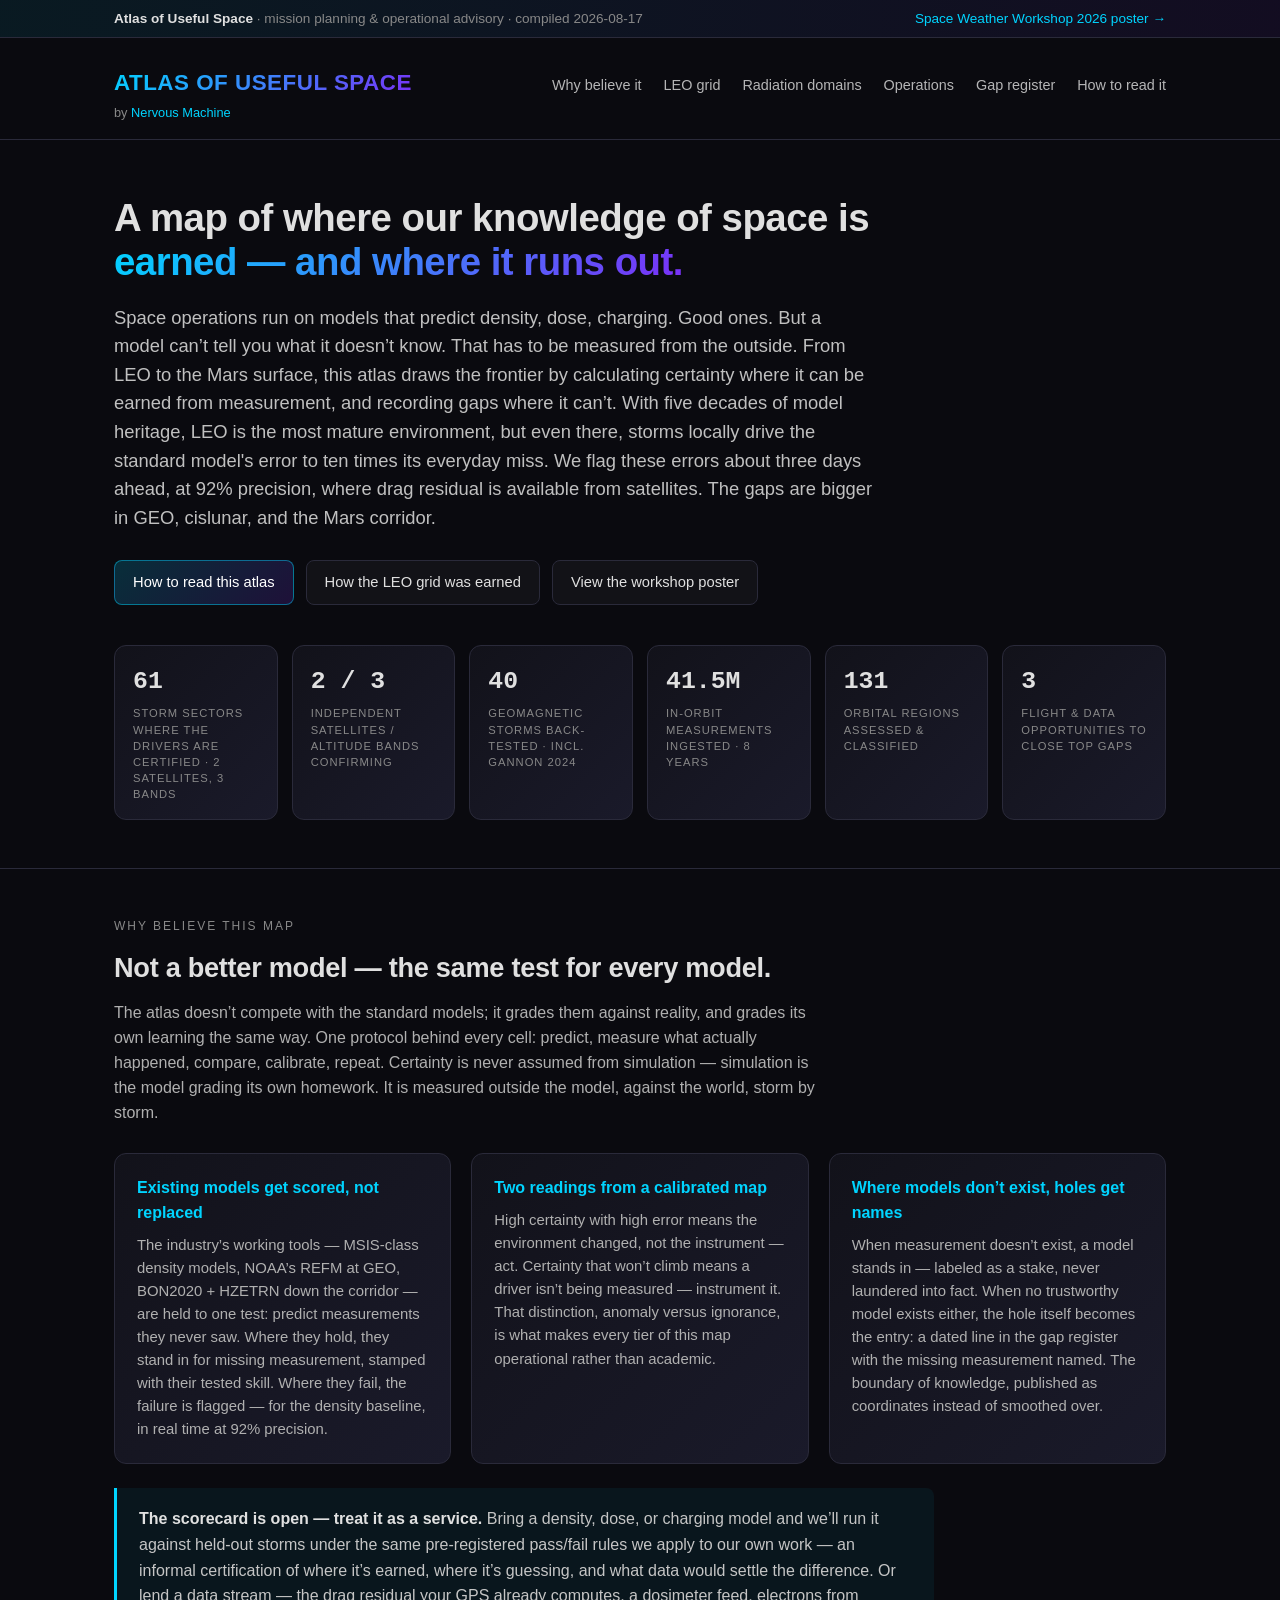
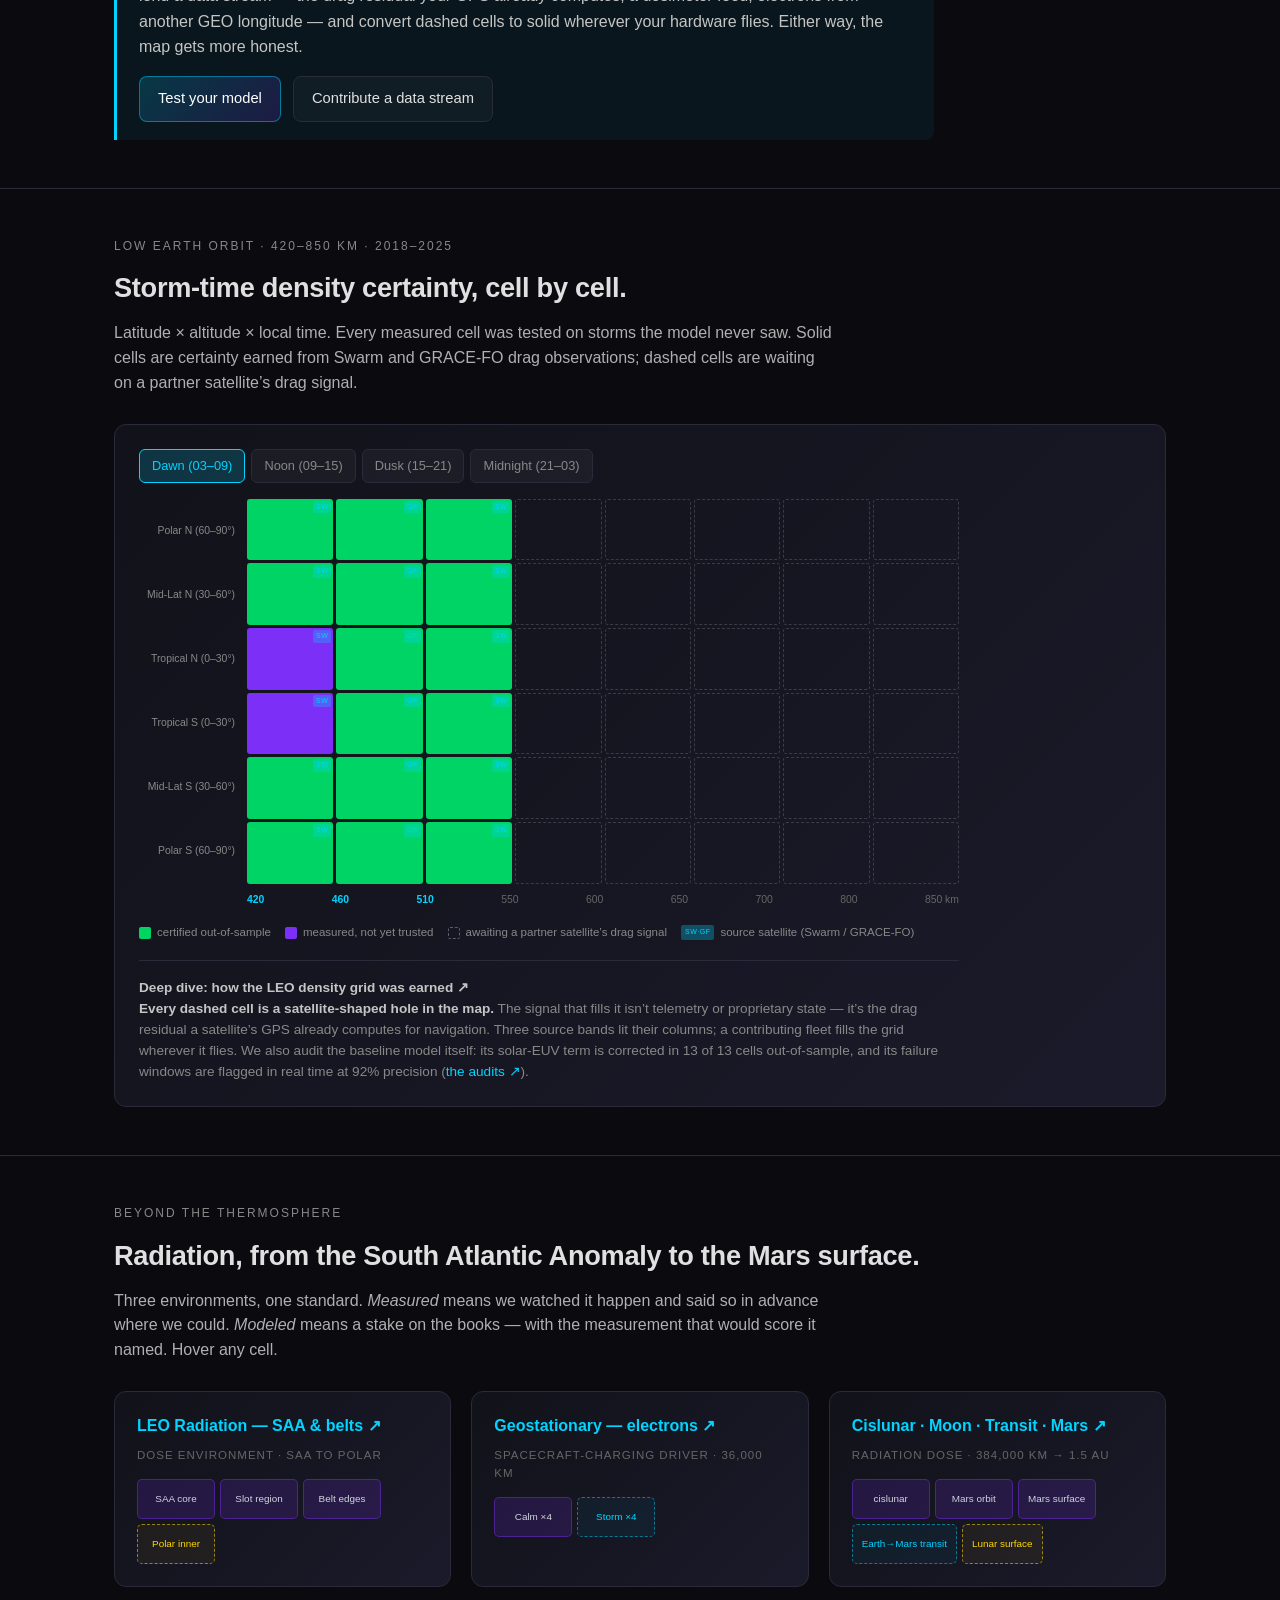
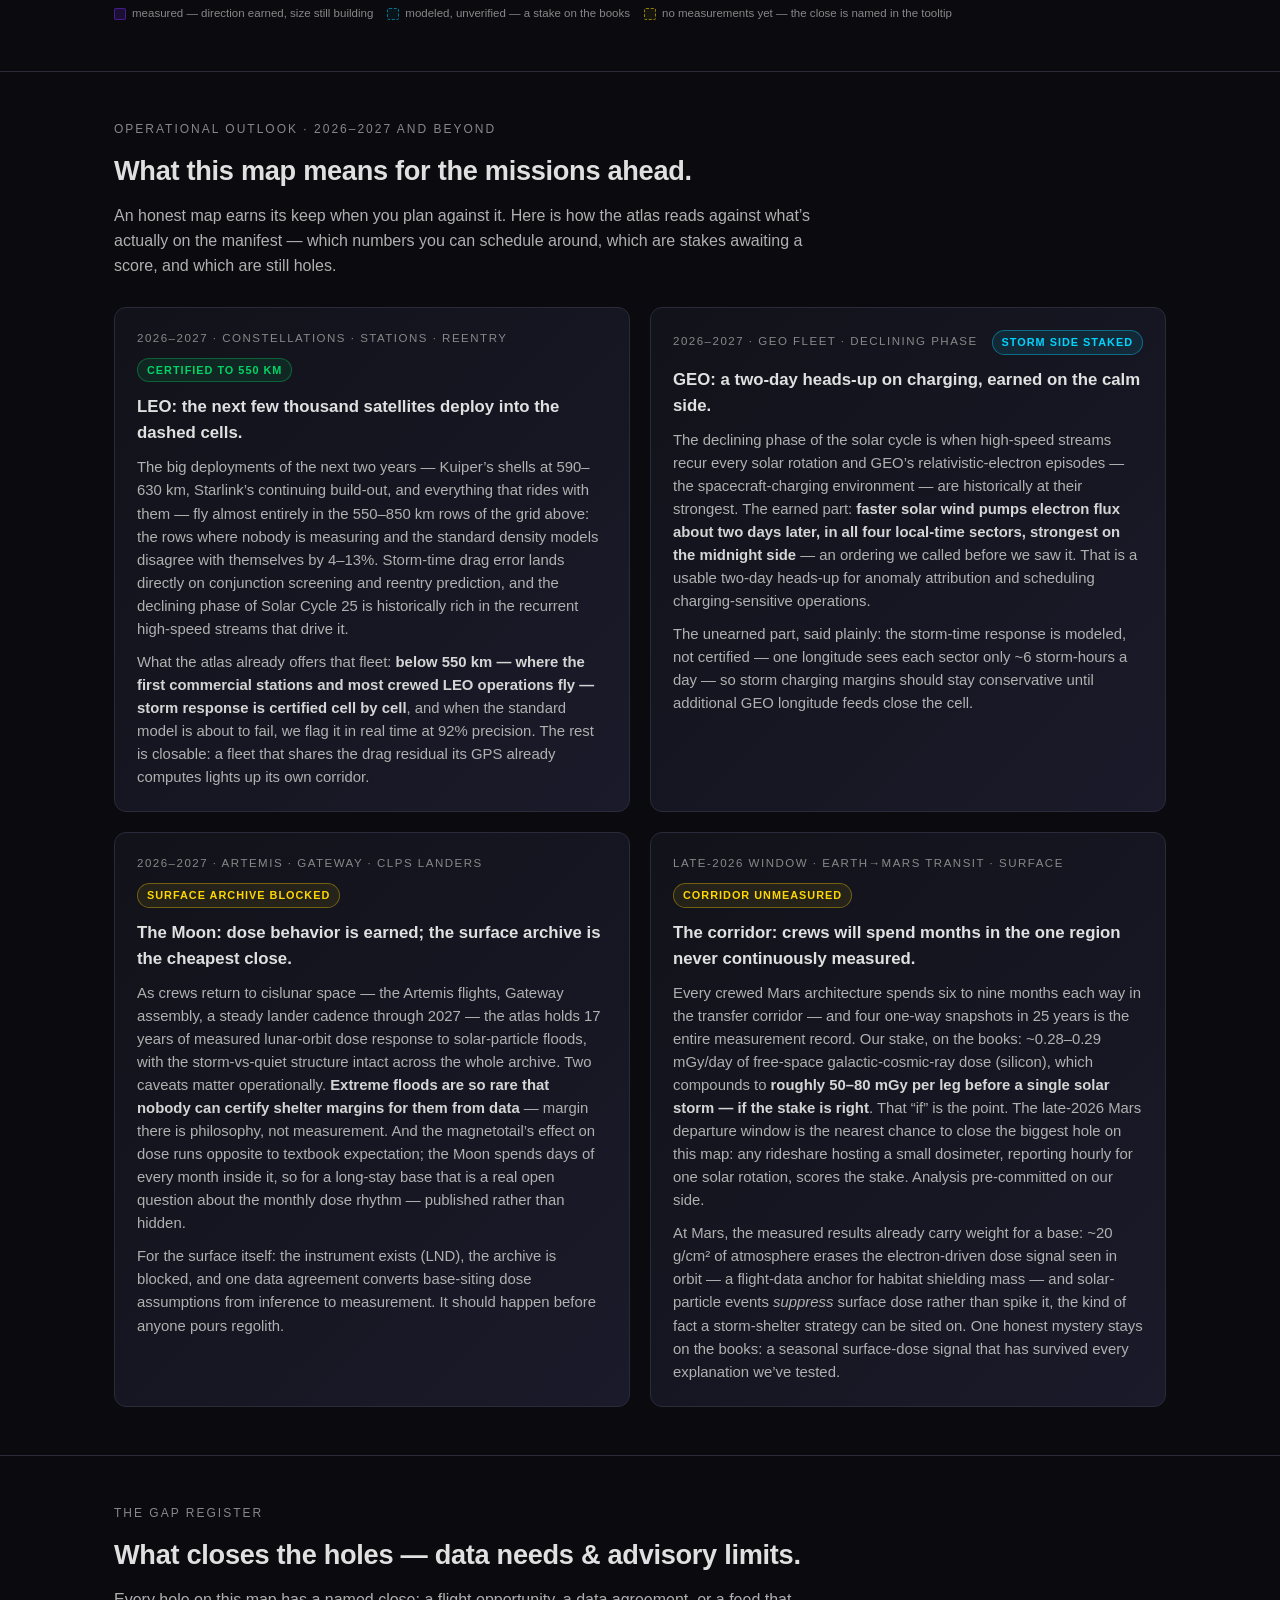
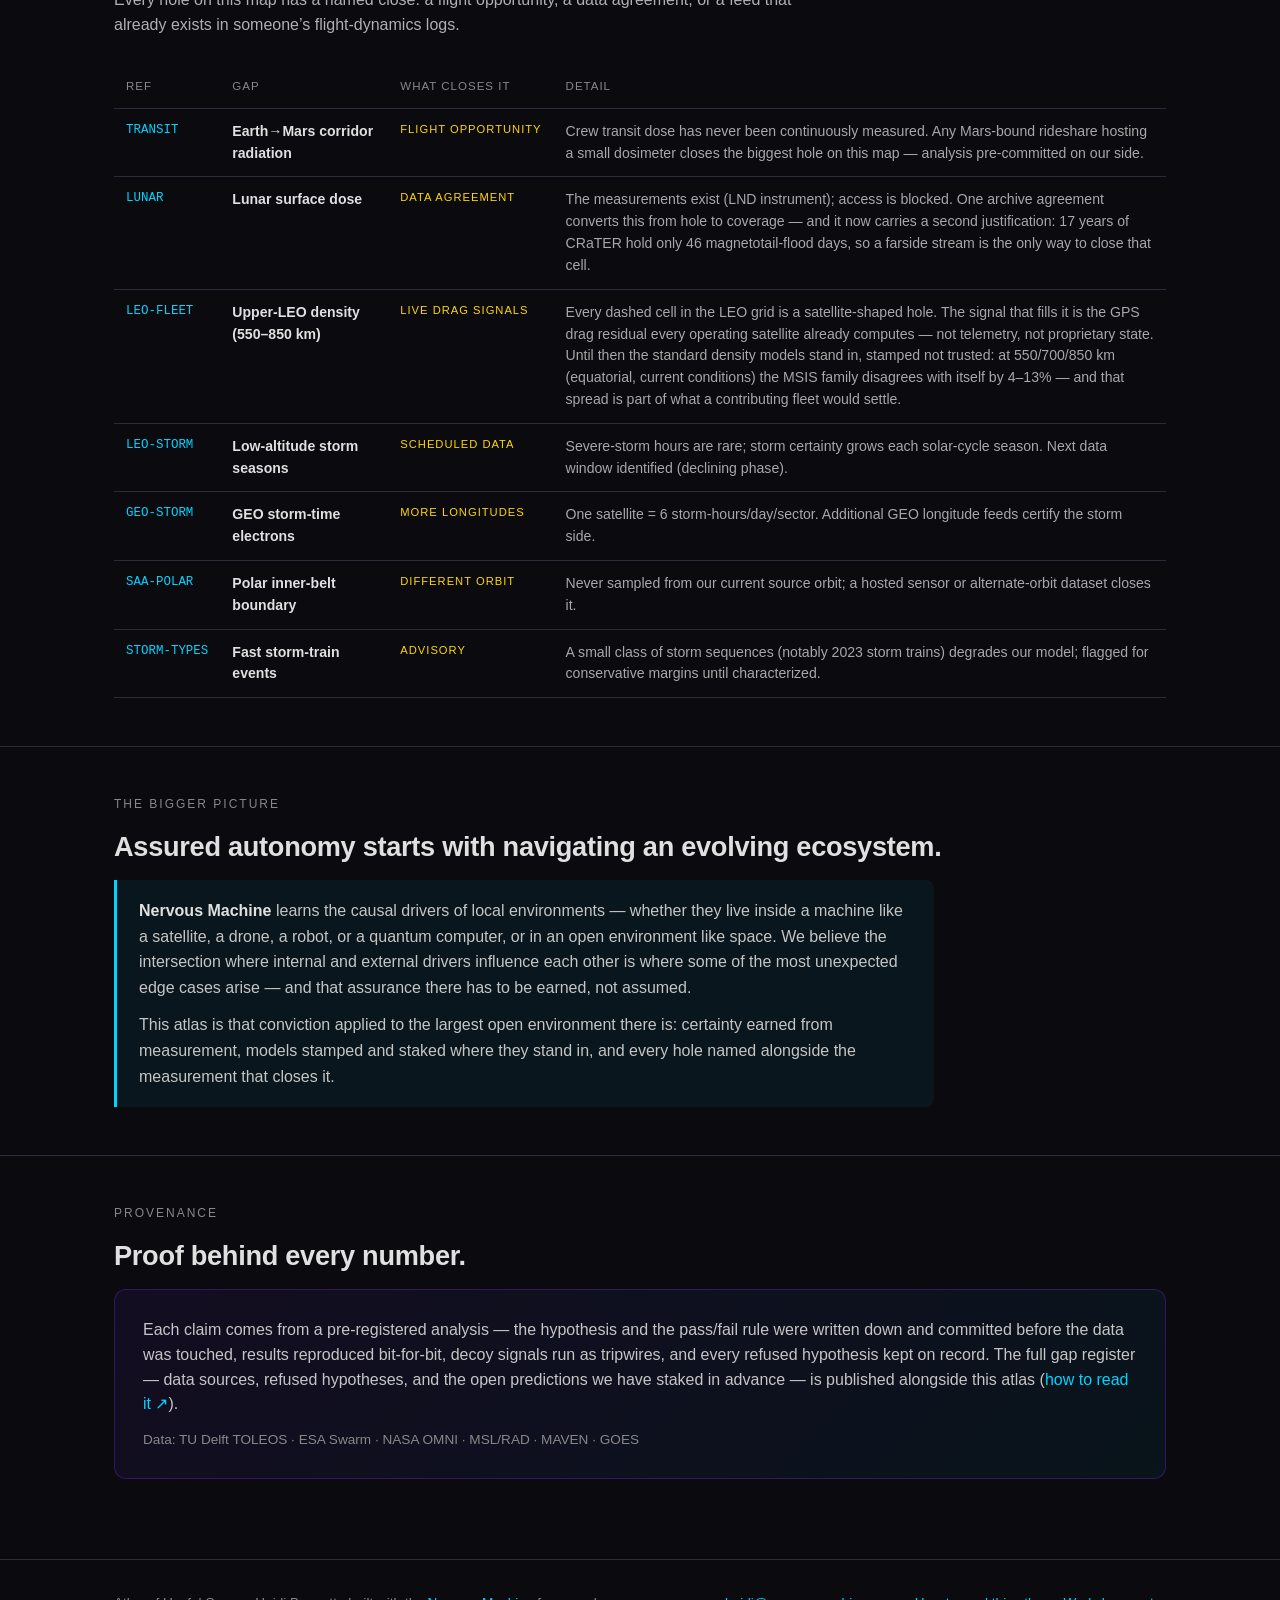
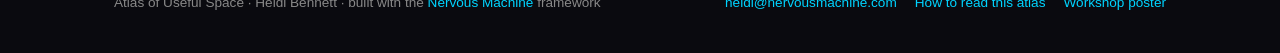
==== commit 7e421bf9: "Retire the LEO program page and internal draft leo-program.html duplicated the landing page's grid a" ====
--- a/public/index.html
+++ b/public/index.html
@@ -778,7 +778,7 @@
     <div class="container">
       <span><strong>Atlas of Useful Space</strong> · mission planning &amp; operational advisory · compiled
         2026-08-17</span>
-      <span><a href="leo-program.html">Where this program started &rarr;</a></span>
+      <span><a href="poster_v7.pdf">Space Weather Workshop 2026 poster &rarr;</a></span>
     </div>
   </div>
 
@@ -816,7 +816,7 @@
       <div class="ctas">
         <a class="btn primary" href="atlas-deep/method.html">How to read this atlas</a>
         <a class="btn" href="atlas-deep/leo-density.html">How the LEO grid was earned</a>
-        <a class="btn" href="leo-program.html">Where the program started</a>
+        <a class="btn" href="poster_v7.pdf">View the workshop poster</a>
       </div>
       <div class="stats">
         <div class="stat">
@@ -1328,7 +1328,7 @@
       <div class="links">
         <a href="mailto:heidi@nervousmachine.com">heidi@nervousmachine.com</a>
         <a href="atlas-deep/method.html">How to read this atlas</a>
-        <a href="leo-program.html">LEO program (history)</a>
+        <a href="poster_v7.pdf">Workshop poster</a>
       </div>
     </div>
   </footer>
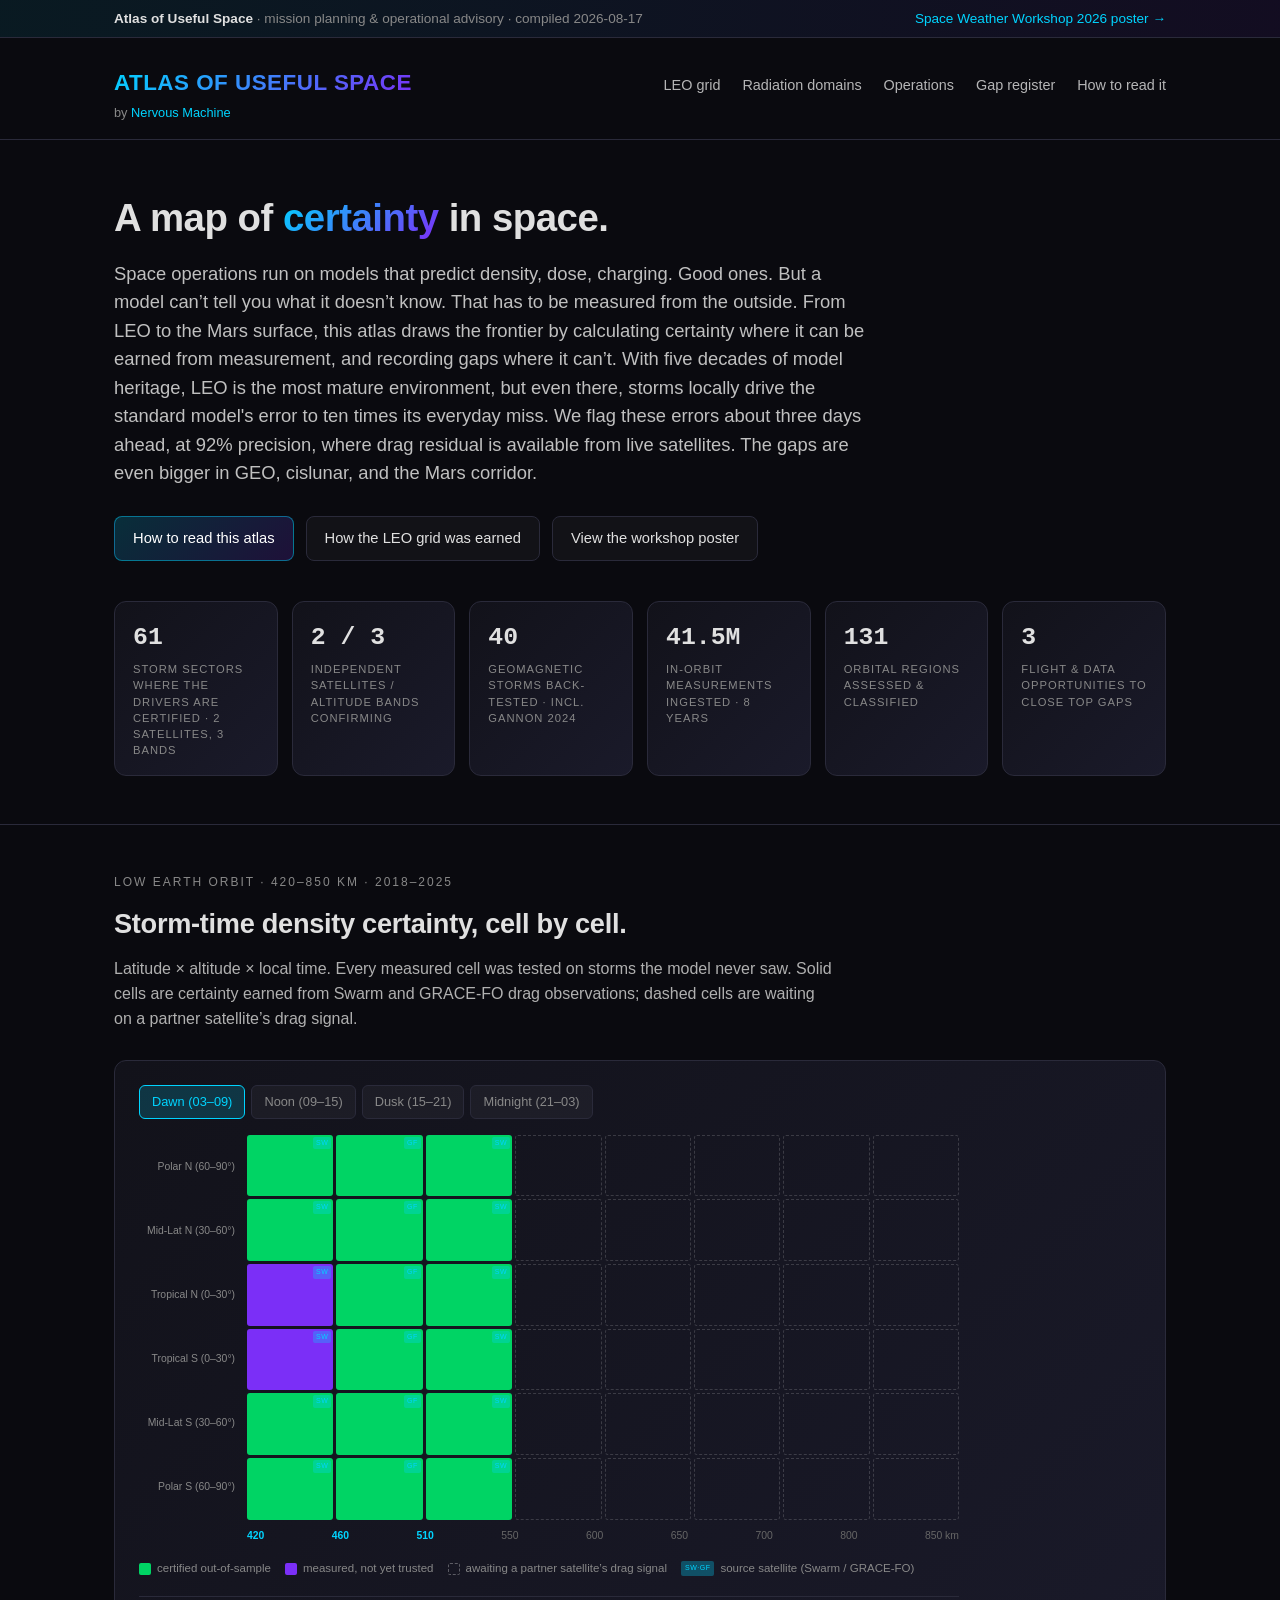
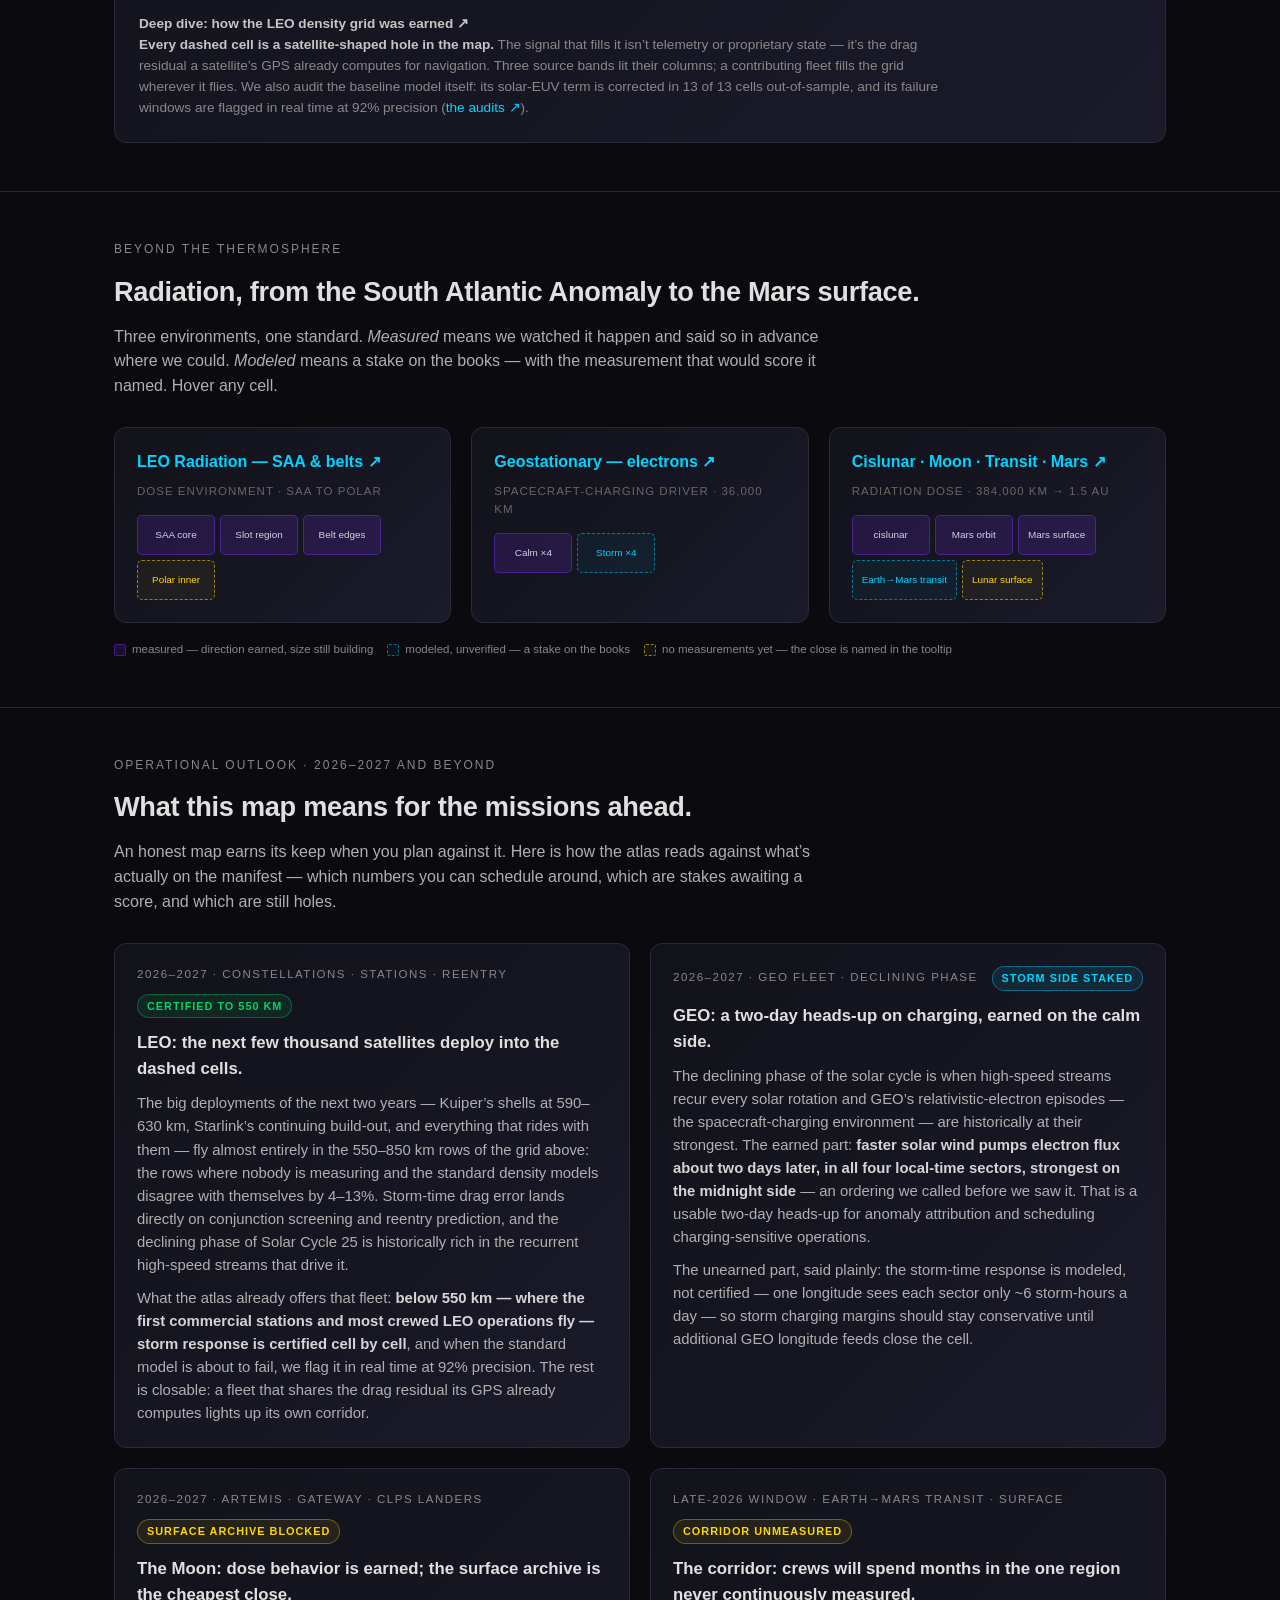
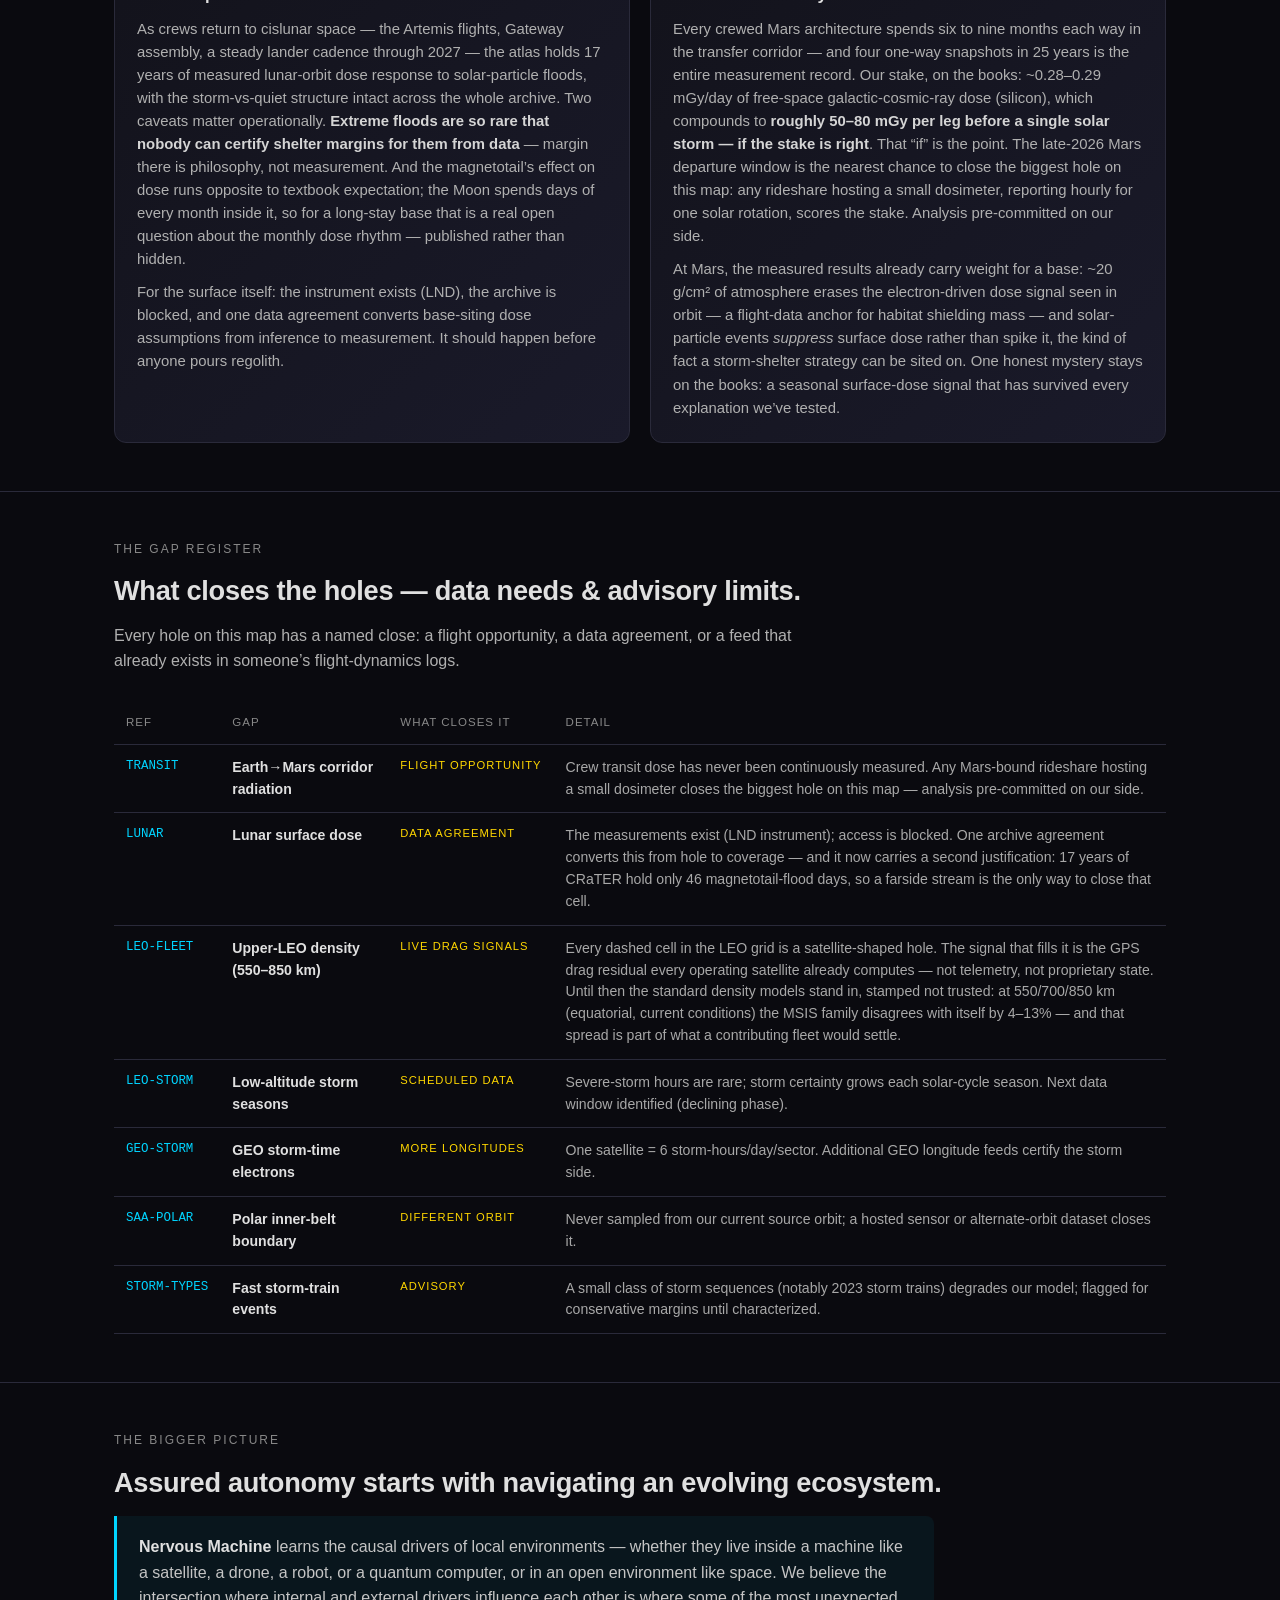
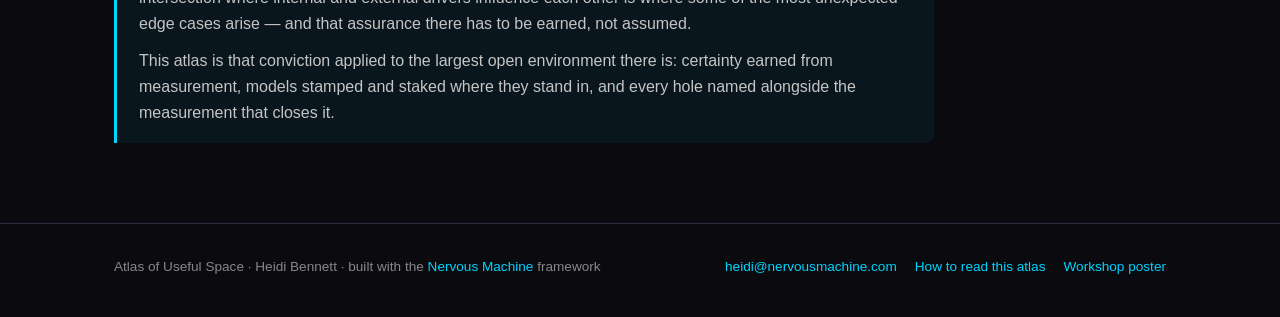
==== commit df93f8b3: "page titles change" ====
--- a/public/index.html
+++ b/public/index.html
@@ -789,7 +789,6 @@
         <div class="by">by <a href="https://nervousmachine.com">Nervous Machine</a></div>
       </div>
       <nav class="primary">
-        <a href="#method">Why believe it</a>
         <a href="#grid">LEO grid</a>
         <a href="#domains">Radiation domains</a>
         <a href="#operations">Operations</a>
@@ -801,8 +800,7 @@
 
   <section class="hero">
     <div class="container">
-      <h2>A map of where our knowledge of space is <span class="accent">earned — and where it runs
-          out.</span></h2>
+      <h2>A map of <span class="accent">certainty</span> in space.</h2>
       <p class="lede">
         Space operations run on models that predict density, dose, charging. Good ones. But a model can&rsquo;t
         tell you what it doesn&rsquo;t know. That has to be measured from the outside. From LEO to the Mars surface,
@@ -810,7 +808,8 @@
         gaps where it can&rsquo;t. With five decades of model heritage, LEO is the most mature environment, but even
         there,
         storms locally drive the standard model's error to ten times its everyday miss. We flag these errors about
-        three days ahead, at 92% precision, where drag residual is available from satellites. The gaps are bigger
+        three days ahead, at 92% precision, where drag residual is available from live satellites. The gaps are even
+        bigger
         in GEO, cislunar, and the Mars corridor.
       </p>
       <div class="ctas">
@@ -842,68 +841,6 @@
         <div class="stat">
           <div class="v">3</div>
           <div class="l">flight &amp; data opportunities to close top gaps</div>
-        </div>
-      </div>
-    </div>
-  </section>
-
-  <section class="block" id="method">
-    <div class="container">
-      <div class="eyebrow">Why believe this map</div>
-      <h3 class="section-title">Not a better model — the same test for every model.</h3>
-      <p class="section-lede">
-        The atlas doesn&rsquo;t compete with the standard models; it grades them against reality, and
-        grades its own learning the same way. One protocol behind every cell: predict, measure what
-        actually happened, compare, calibrate, repeat. Certainty is never assumed from simulation —
-        simulation is the model grading its own homework. It is measured outside the model, against
-        the world, storm by storm.
-      </p>
-      <div class="three-up">
-        <div class="pillar">
-          <h4>Existing models get scored, not replaced</h4>
-          <p>
-            The industry&rsquo;s working tools — MSIS-class density models, NOAA&rsquo;s REFM at
-            GEO, BON2020&nbsp;+&nbsp;HZETRN down the corridor — are held to one test: predict
-            measurements they never saw. Where they hold, they stand in for missing measurement,
-            stamped with their tested skill. Where they fail, the failure is flagged — for the
-            density baseline, in real time at 92% precision.
-          </p>
-        </div>
-        <div class="pillar">
-          <h4>Two readings from a calibrated map</h4>
-          <p>
-            High certainty with high error means the environment changed, not the instrument —
-            act. Certainty that won&rsquo;t climb means a driver isn&rsquo;t being measured —
-            instrument it. That distinction, anomaly versus ignorance, is what makes every tier
-            of this map operational rather than academic.
-          </p>
-        </div>
-        <div class="pillar">
-          <h4>Where models don&rsquo;t exist, holes get names</h4>
-          <p>
-            When measurement doesn&rsquo;t exist, a model stands in — labeled as a stake, never
-            laundered into fact. When no trustworthy model exists either, the hole itself becomes
-            the entry: a dated line in the gap register with the missing measurement named. The
-            boundary of knowledge, published as coordinates instead of smoothed over.
-          </p>
-        </div>
-      </div>
-      <div class="ask-callout" style="margin-top: 24px;">
-        <p>
-          <strong>The scorecard is open — treat it as a service.</strong> Bring a density, dose, or
-          charging model and we&rsquo;ll run it against held-out storms under the same
-          pre-registered pass/fail rules we apply to our own work — an informal certification of
-          where it&rsquo;s earned, where it&rsquo;s guessing, and what data would settle the
-          difference. Or lend a data stream — the drag residual your GPS already computes, a
-          dosimeter feed, electrons from another GEO longitude — and convert dashed cells to solid
-          wherever your hardware flies. Either way, the map gets more honest.
-        </p>
-        <div class="ctas" style="margin-top: 16px;">
-          <a class="btn primary"
-            href="mailto:heidi@nervousmachine.com?subject=Test%20my%20model%20against%20the%20atlas">Test
-            your model</a>
-          <a class="btn" href="mailto:heidi@nervousmachine.com?subject=Contributing%20a%20data%20stream">Contribute
-            a data stream</a>
         </div>
       </div>
     </div>
@@ -1301,26 +1238,6 @@
     </div>
   </section>
 
-  <section class="block" id="provenance">
-    <div class="container">
-      <div class="eyebrow">Provenance</div>
-      <h3 class="section-title">Proof behind every number.</h3>
-      <div class="callout">
-        <p>
-          Each claim comes from a pre-registered analysis — the hypothesis and the pass/fail rule were
-          written down and committed before the data was touched, results reproduced bit-for-bit,
-          decoy signals run as tripwires, and every refused hypothesis kept on record. The full gap
-          register — data sources, refused hypotheses, and the open predictions we have staked in
-          advance — is published alongside this atlas (<a href="atlas-deep/method.html">how to read it
-            &#8599;</a>).
-        </p>
-        <p class="sources">
-          Data: TU Delft TOLEOS · ESA Swarm · NASA OMNI · MSL/RAD · MAVEN · GOES
-        </p>
-      </div>
-    </div>
-  </section>
-
   <footer>
     <div class="container">
       <div>Atlas of Useful Space &middot; Heidi Bennett &middot; built with the <a
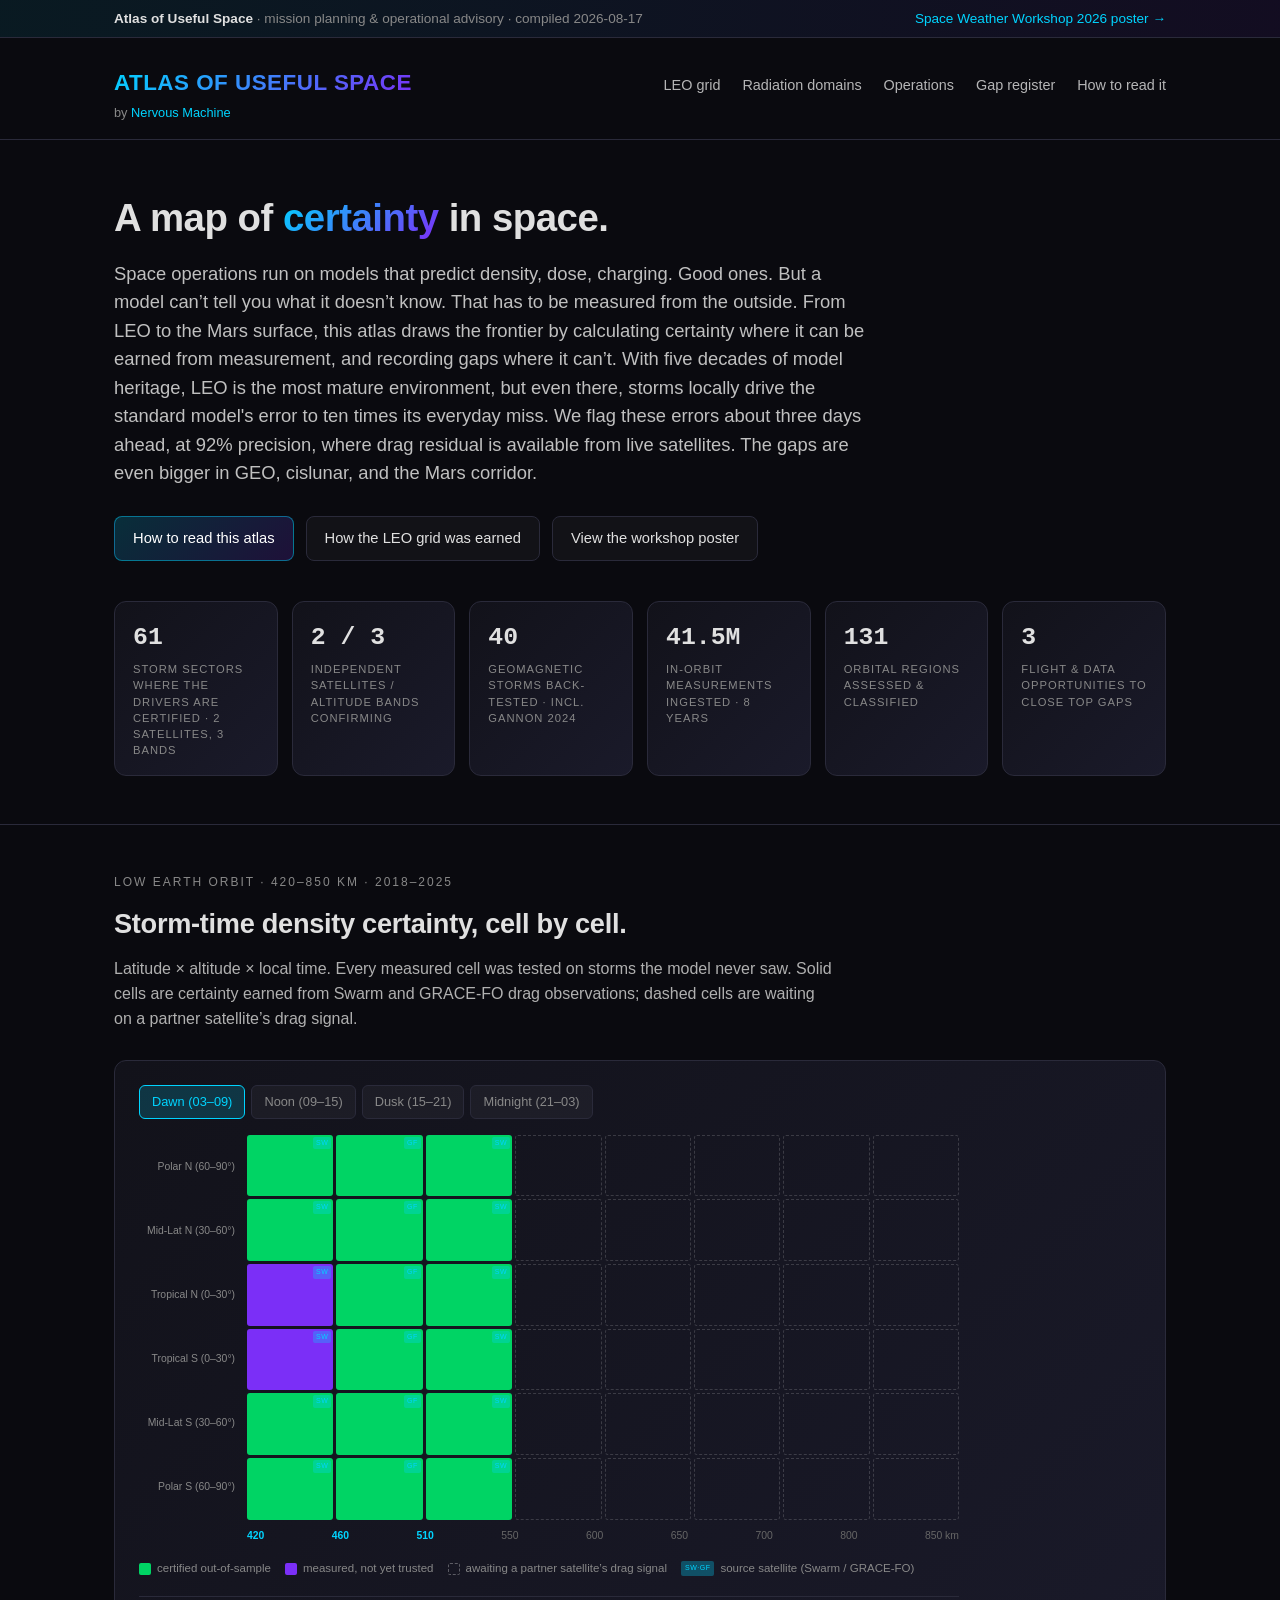
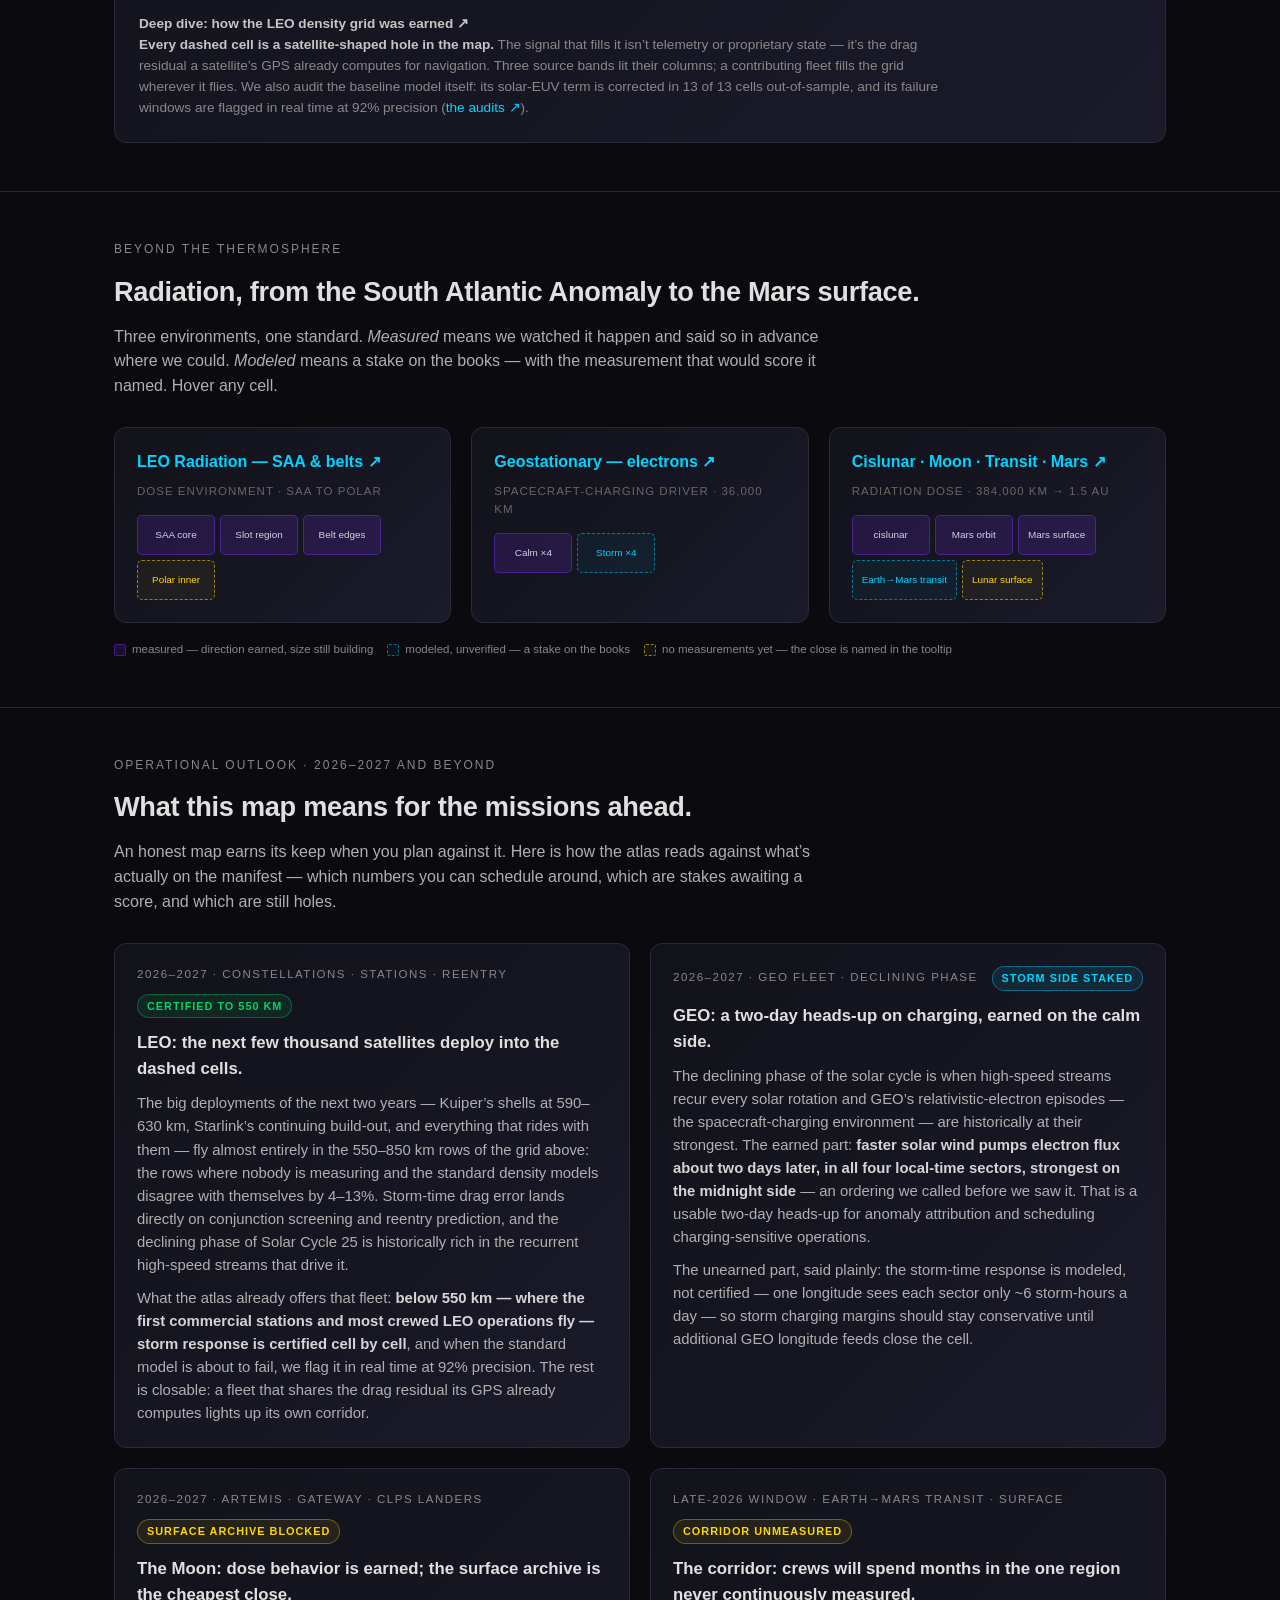
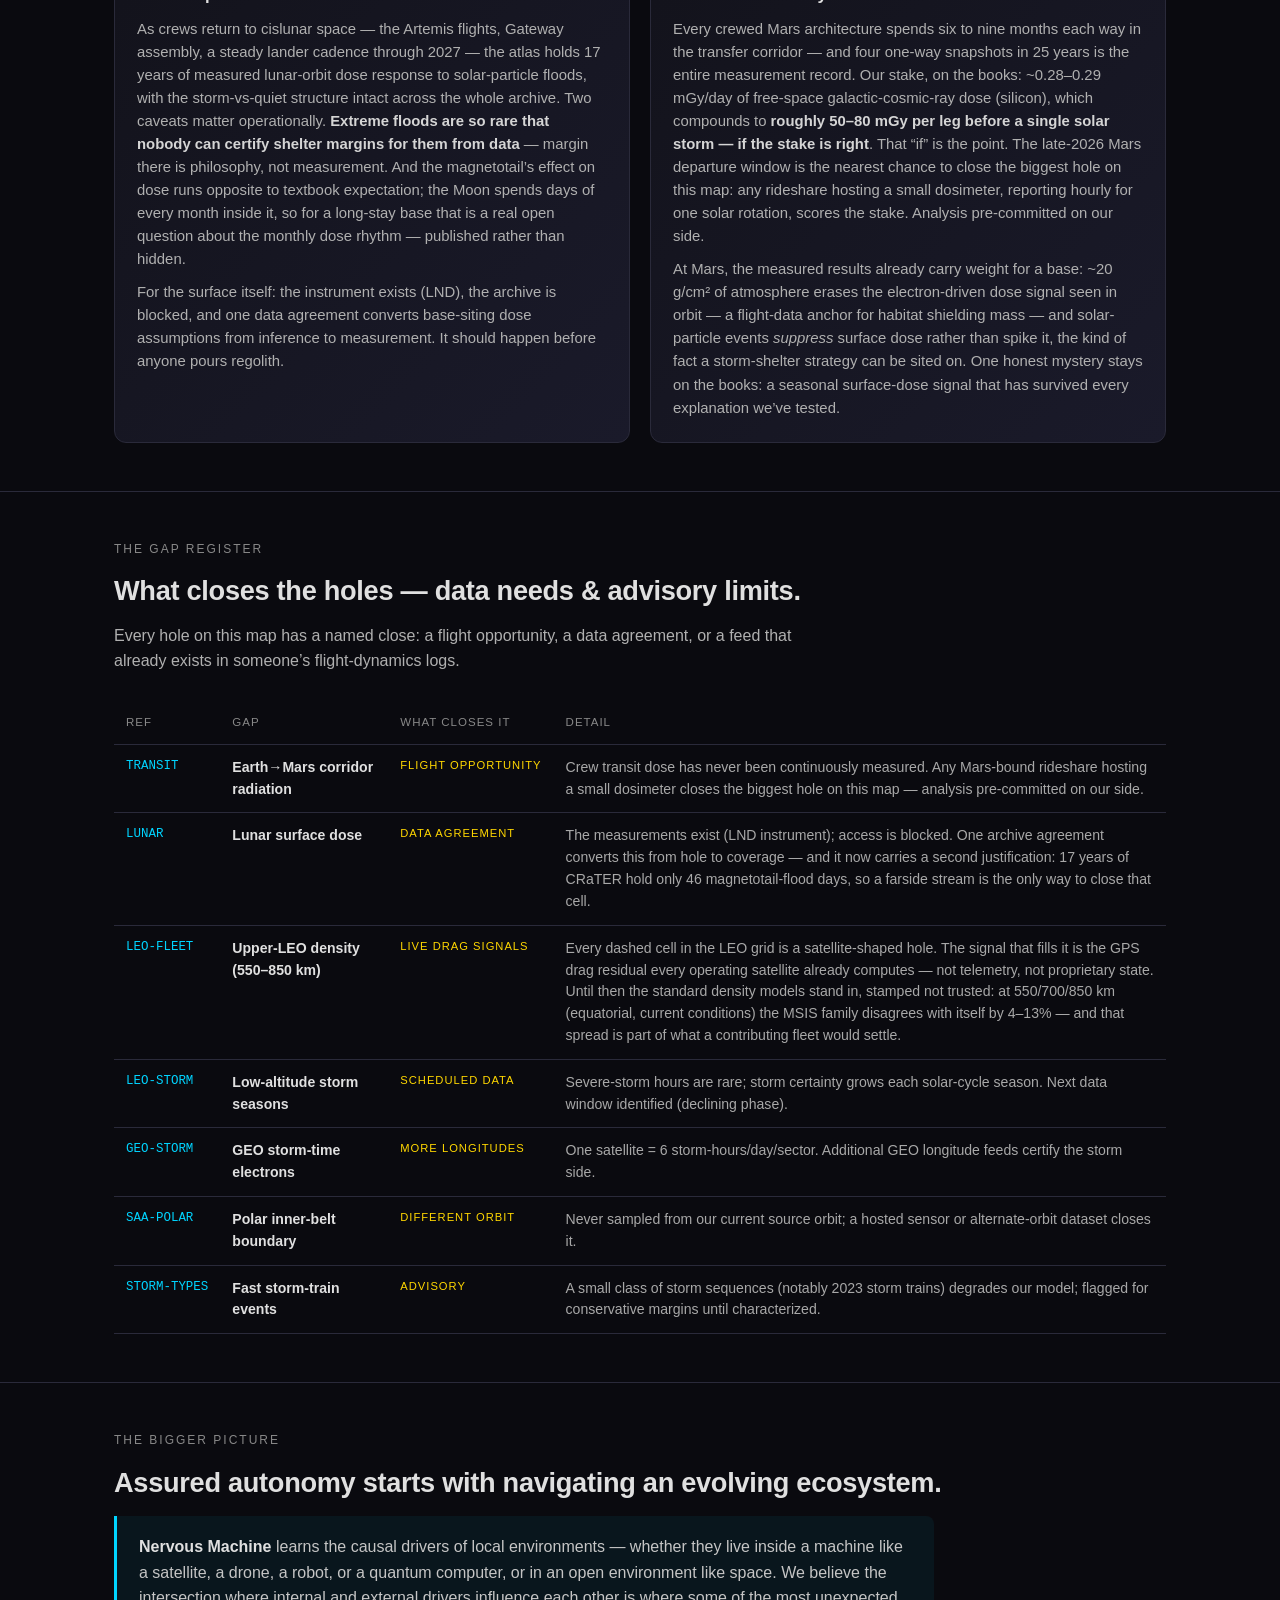
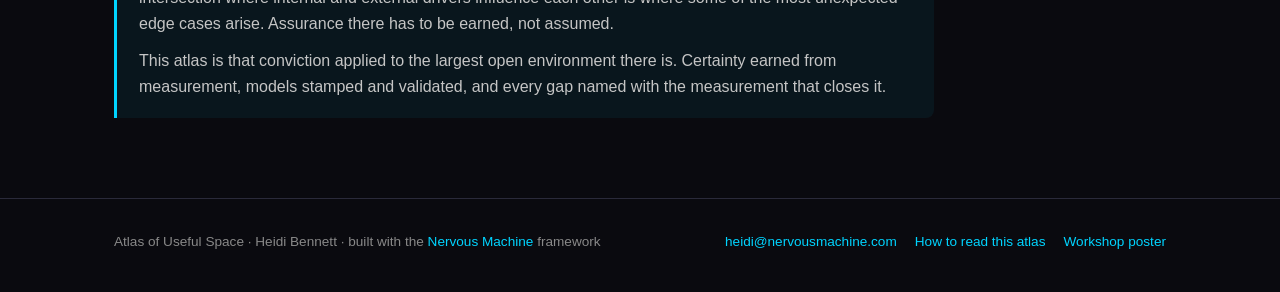
==== commit b72e4897: "add bigger picture" ====
--- a/public/index.html
+++ b/public/index.html
@@ -1227,12 +1227,12 @@
           drivers of local environments — whether they live inside a machine like a satellite, a
           drone, a robot, or a quantum computer, or in an open environment like space. We believe the
           intersection where internal and external drivers influence each other is where some of the
-          most unexpected edge cases arise — and that assurance there has to be earned, not assumed.
+          most unexpected edge cases arise. Assurance there has to be earned, not assumed.
         </p>
         <p>
-          This atlas is that conviction applied to the largest open environment there is: certainty
-          earned from measurement, models stamped and staked where they stand in, and every hole named
-          alongside the measurement that closes it.
+          This atlas is that conviction applied to the largest open environment there is. Certainty
+          earned from measurement, models stamped and validated, and every gap named
+          with the measurement that closes it.
         </p>
       </div>
     </div>
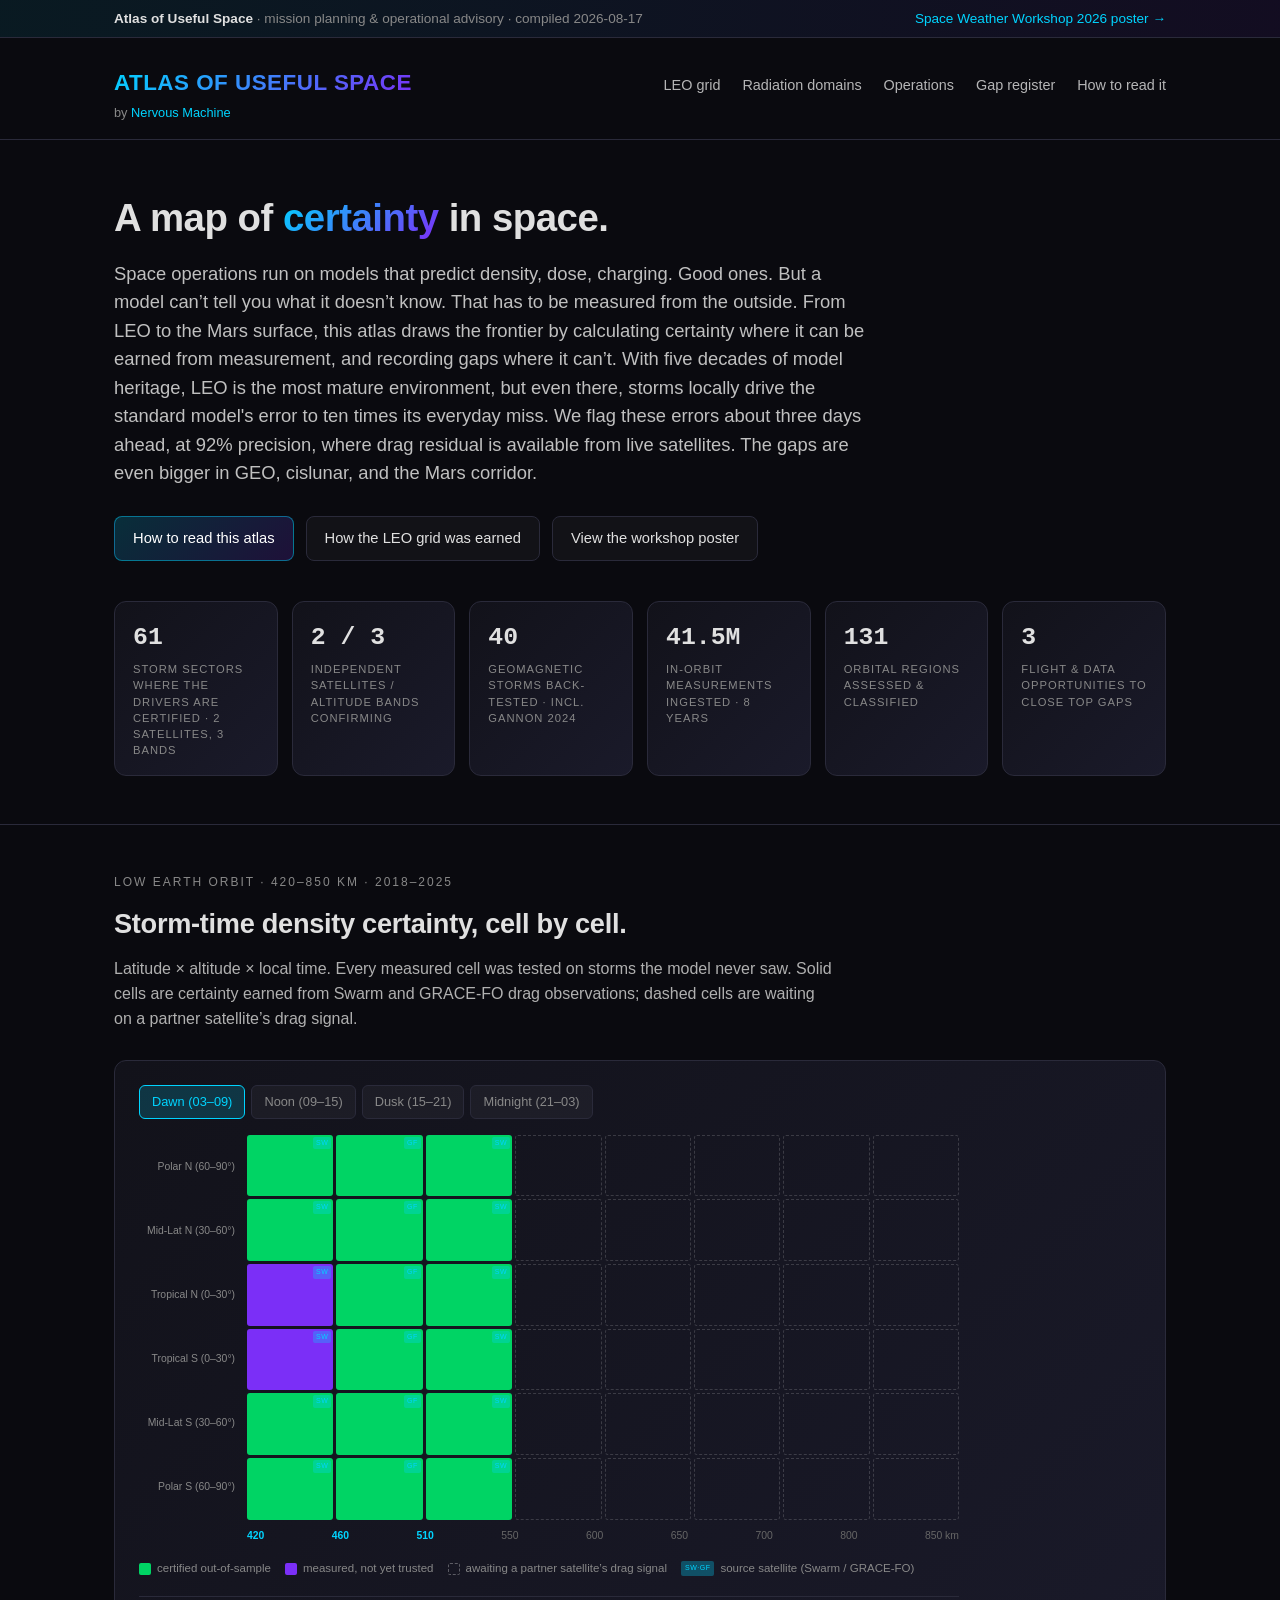
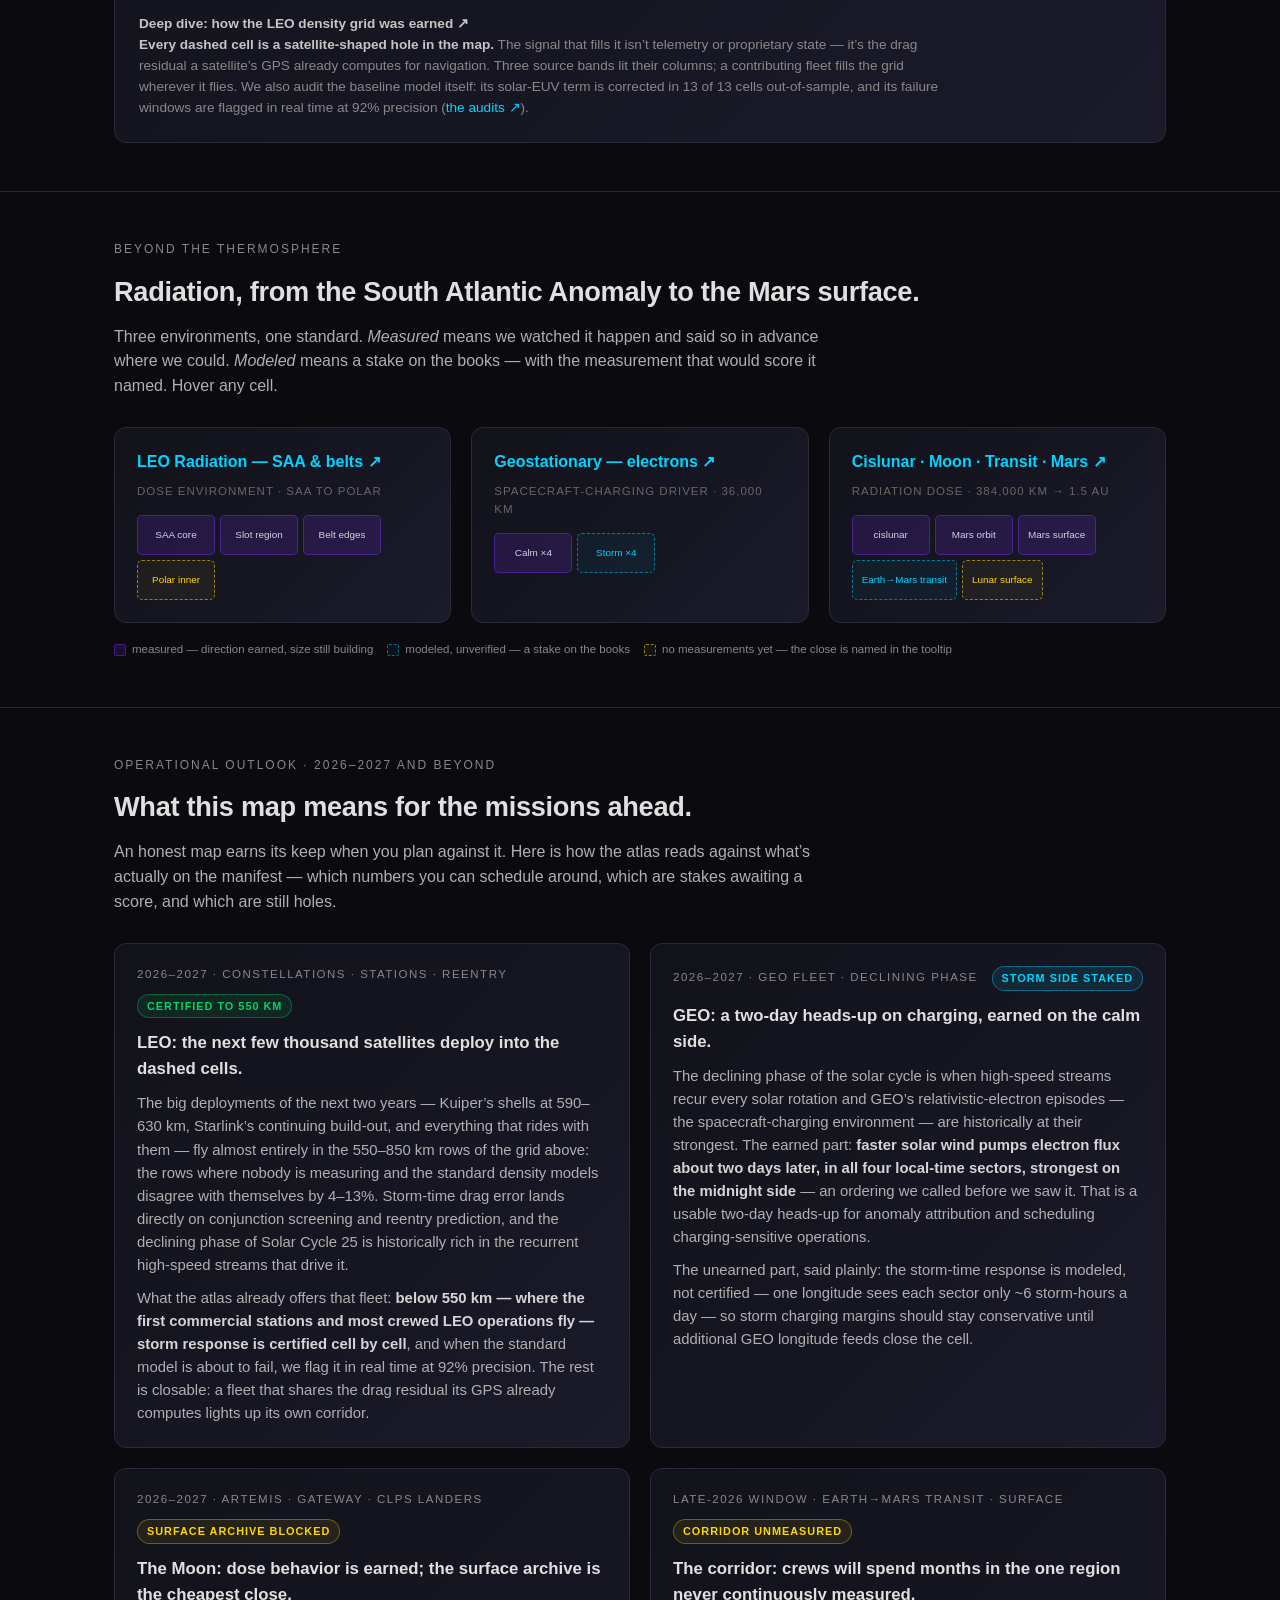
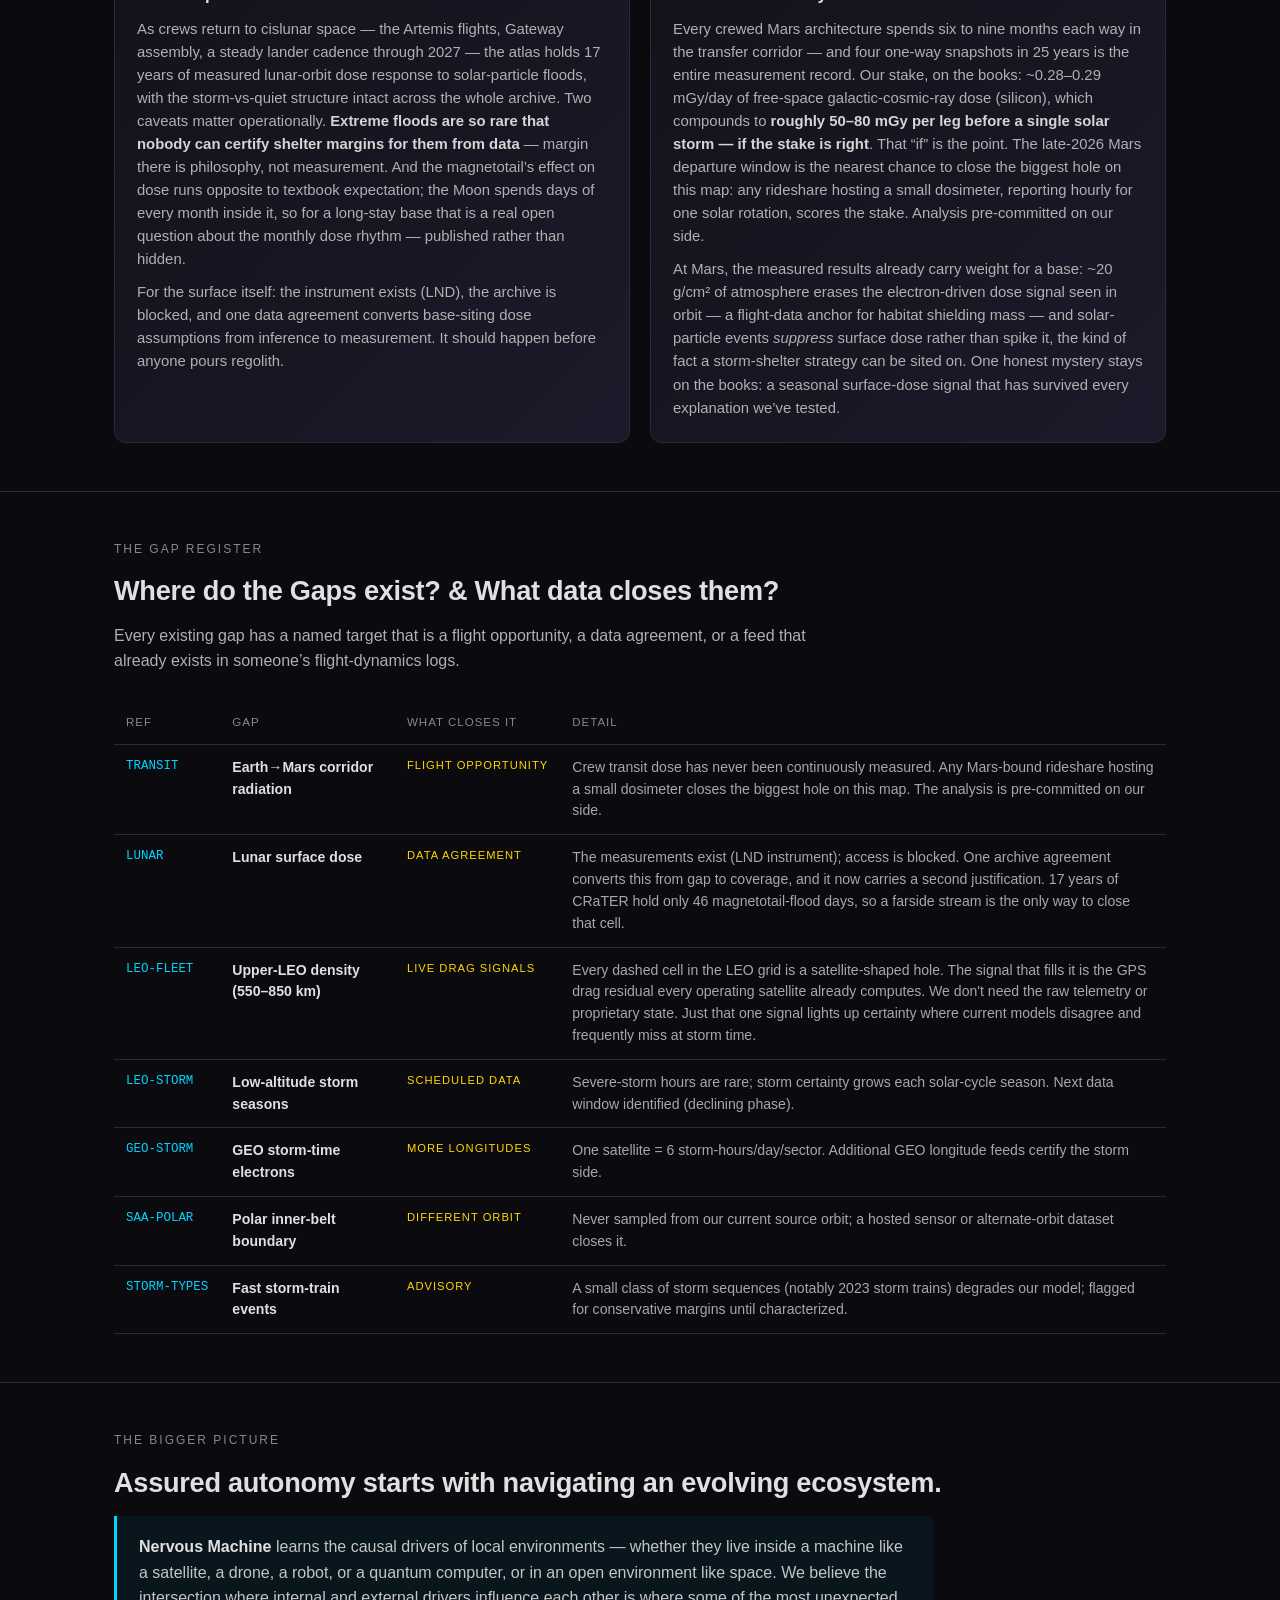
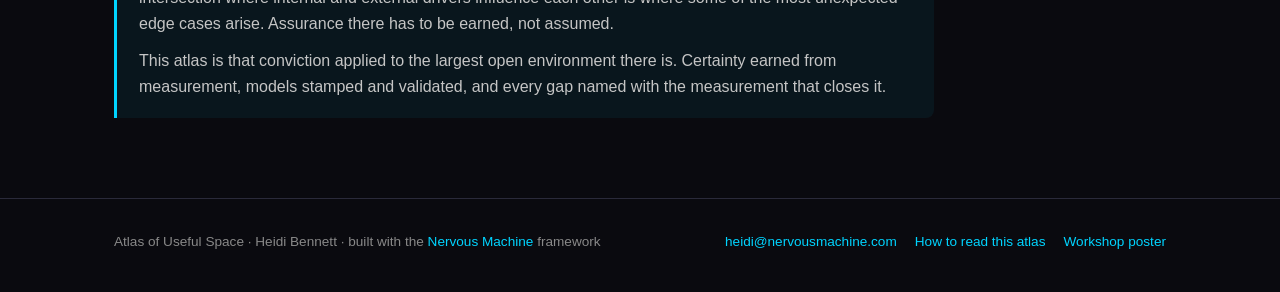
==== commit e20d6db2: "edit gap registry" ====
--- a/public/index.html
+++ b/public/index.html
@@ -1139,9 +1139,9 @@
   <section class="block" id="gaps">
     <div class="container">
       <div class="eyebrow">The gap register</div>
-      <h3 class="section-title">What closes the holes — data needs &amp; advisory limits.</h3>
+      <h3 class="section-title">Where do the Gaps exist? &amp; What data closes them?</h3>
       <p class="section-lede">
-        Every hole on this map has a named close: a flight opportunity, a data agreement, or a feed that
+        Every existing gap has a named target that is a flight opportunity, a data agreement, or a feed that
         already exists in someone&rsquo;s flight-dynamics logs.
       </p>
       <div class="table-scroll">
@@ -1161,15 +1161,15 @@
               <td class="gst">Flight opportunity</td>
               <td class="gtx">Crew transit dose has never been continuously measured. Any
                 Mars-bound rideshare hosting a small dosimeter closes the biggest hole on this
-                map — analysis pre-committed on our side.</td>
+                map. The analysis is pre-committed on our side.</td>
             </tr>
             <tr>
               <td class="gid">LUNAR</td>
               <td class="gcell">Lunar surface dose</td>
               <td class="gst">Data agreement</td>
               <td class="gtx">The measurements exist (LND instrument); access is blocked. One
-                archive agreement converts this from hole to coverage — and it now carries a
-                second justification: 17 years of CRaTER hold only 46 magnetotail-flood days, so
+                archive agreement converts this from gap to coverage, and it now carries a
+                second justification. 17 years of CRaTER hold only 46 magnetotail-flood days, so
                 a farside stream is the only way to close that cell.</td>
             </tr>
             <tr>
@@ -1178,10 +1178,8 @@
               <td class="gst">Live drag signals</td>
               <td class="gtx">Every dashed cell in the LEO grid is a satellite-shaped hole. The
                 signal that fills it is the GPS drag residual every operating satellite already
-                computes — not telemetry, not proprietary state. Until then the standard density
-                models stand in, stamped not trusted: at 550/700/850 km (equatorial, current
-                conditions) the MSIS family disagrees with itself by 4–13% — and that spread is
-                part of what a contributing fleet would settle.</td>
+                computes. We don't need the raw telemetry or proprietary state. Just that one signal lights up certainty
+                where current models disagree and frequently miss at storm time.</td>
             </tr>
             <tr>
               <td class="gid">LEO-STORM</td>
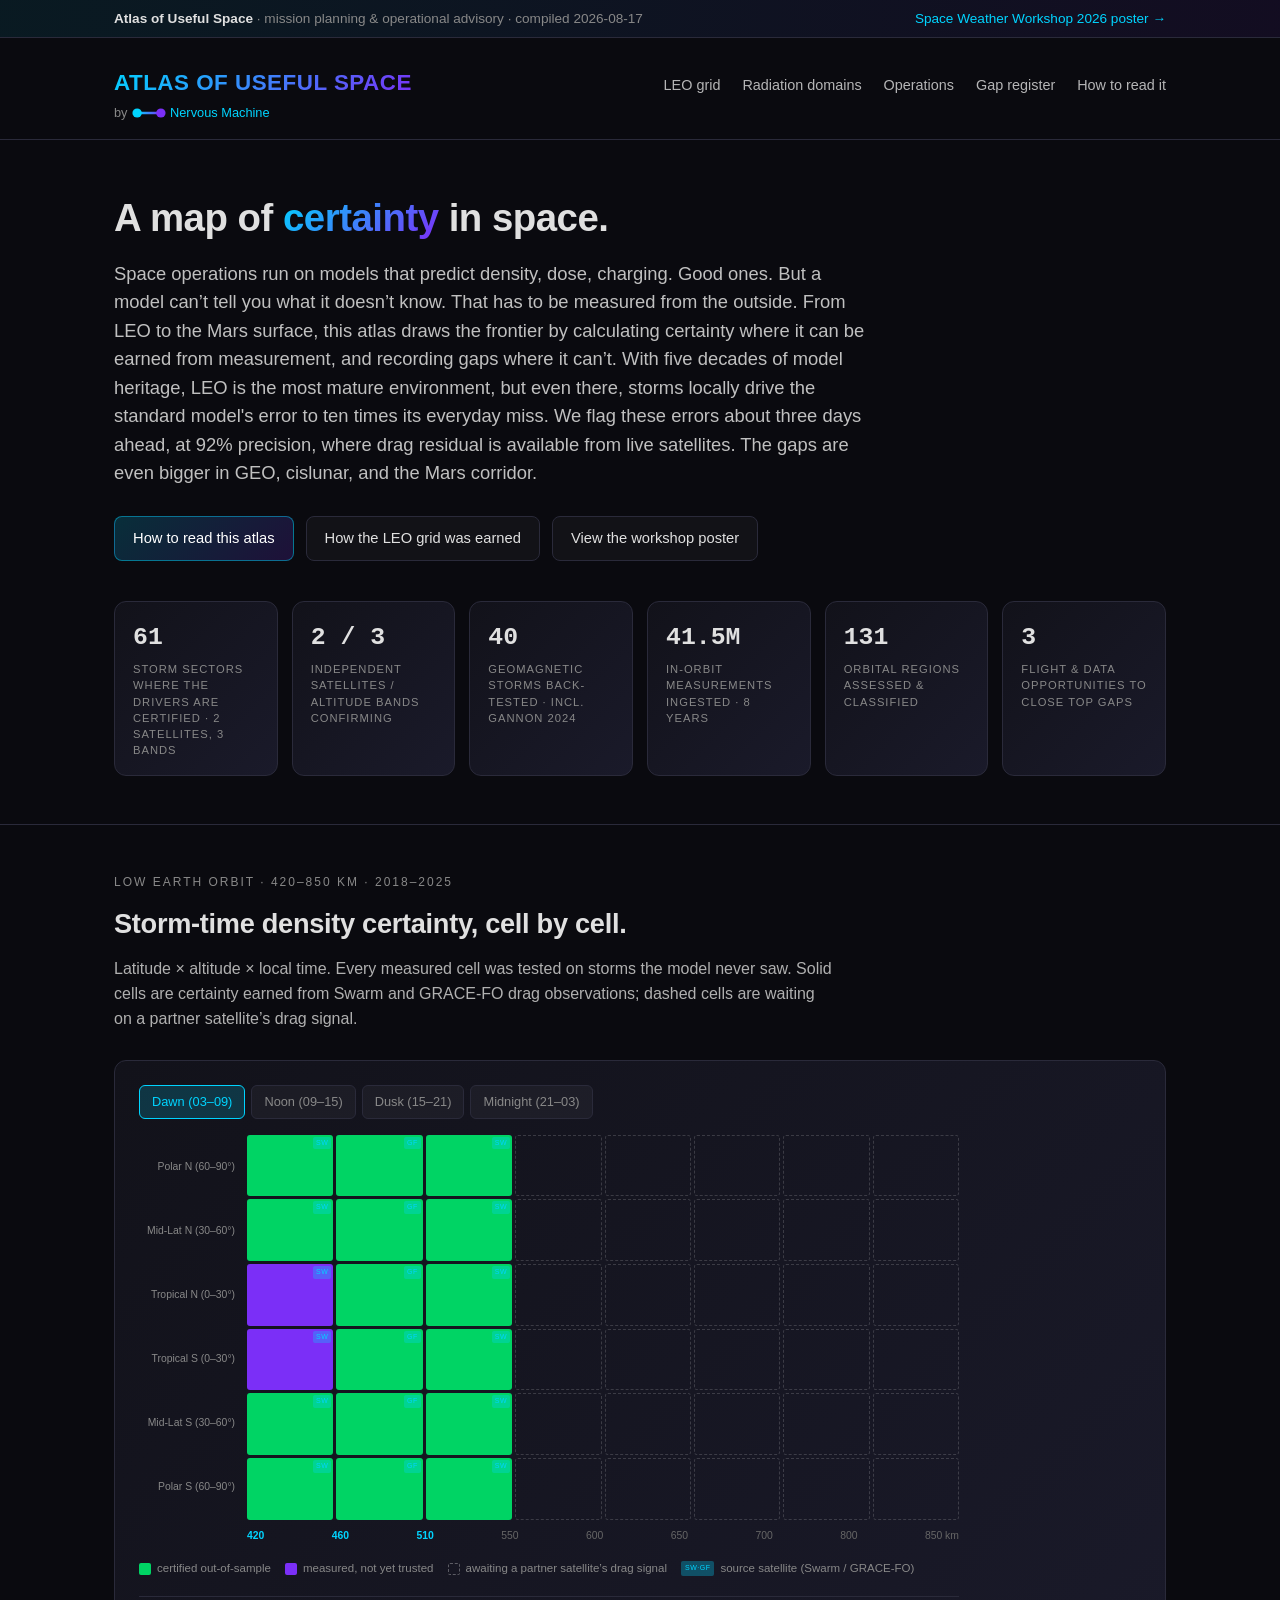
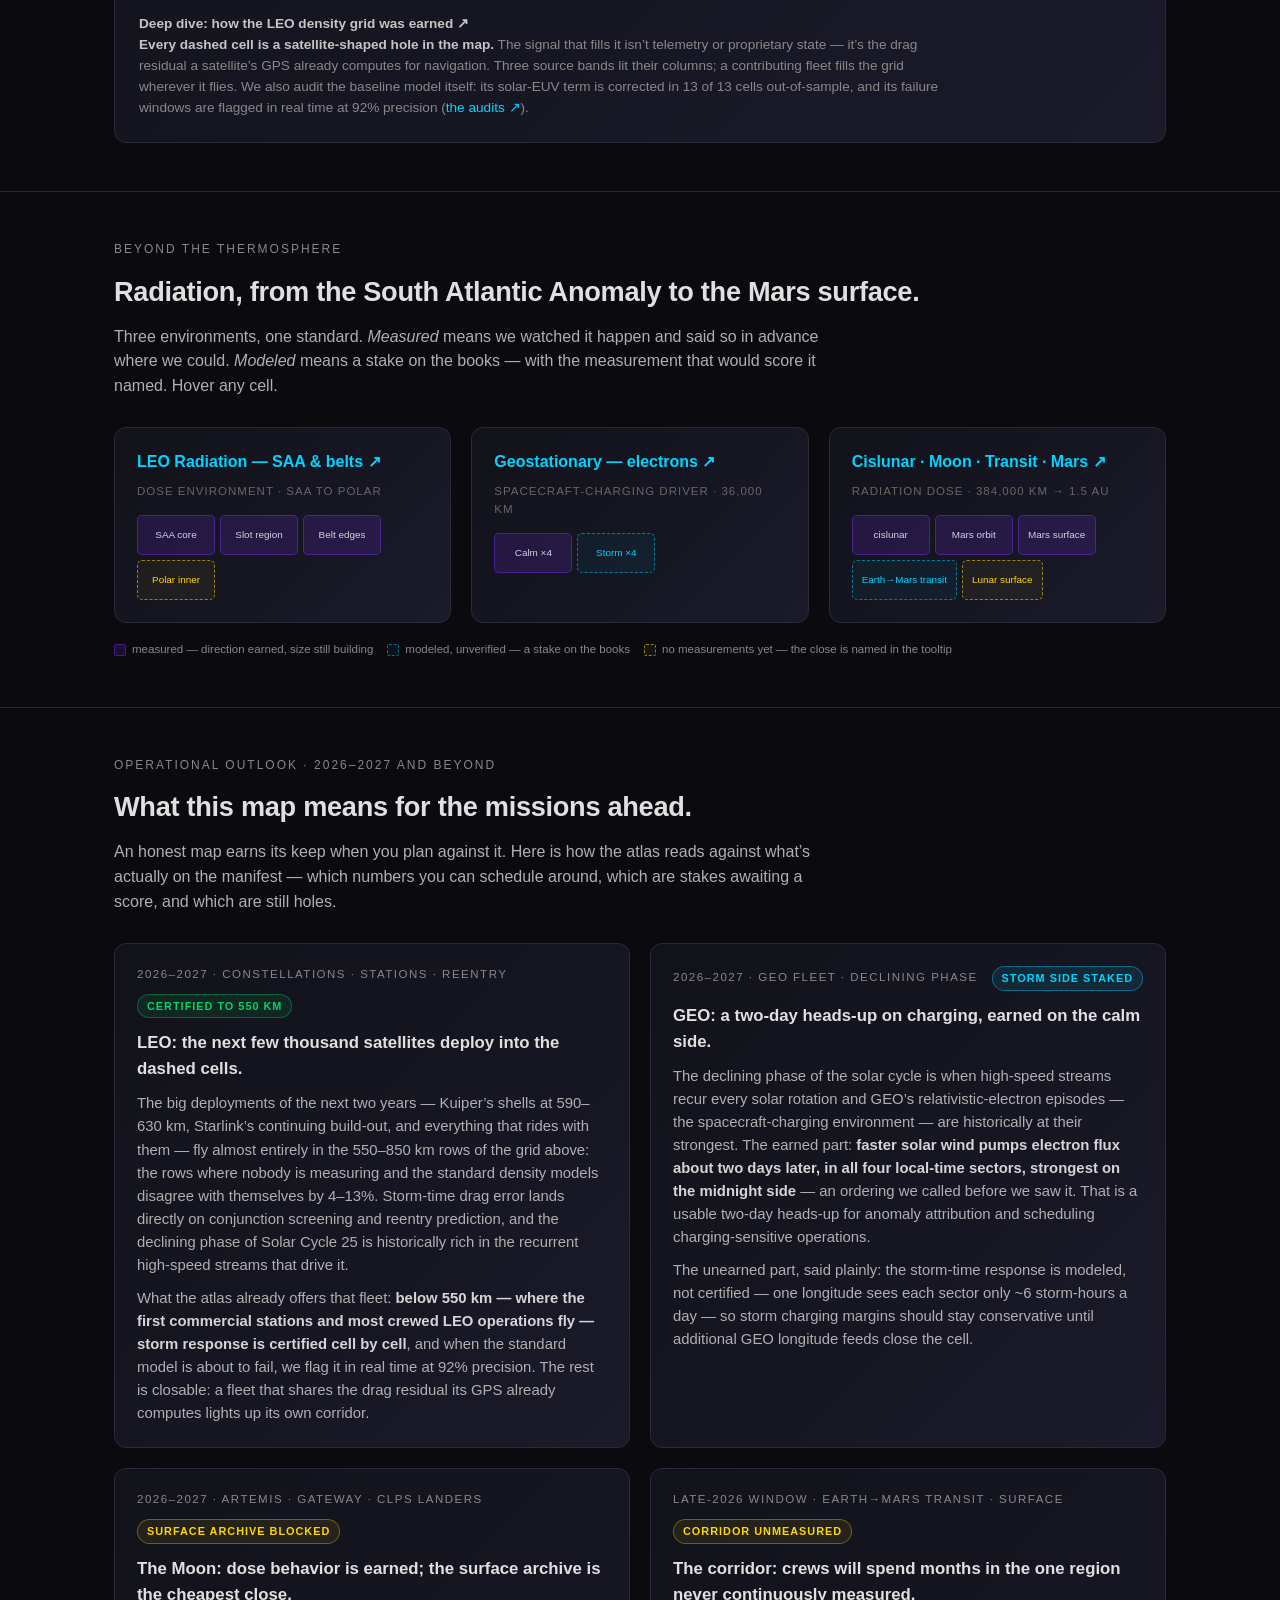
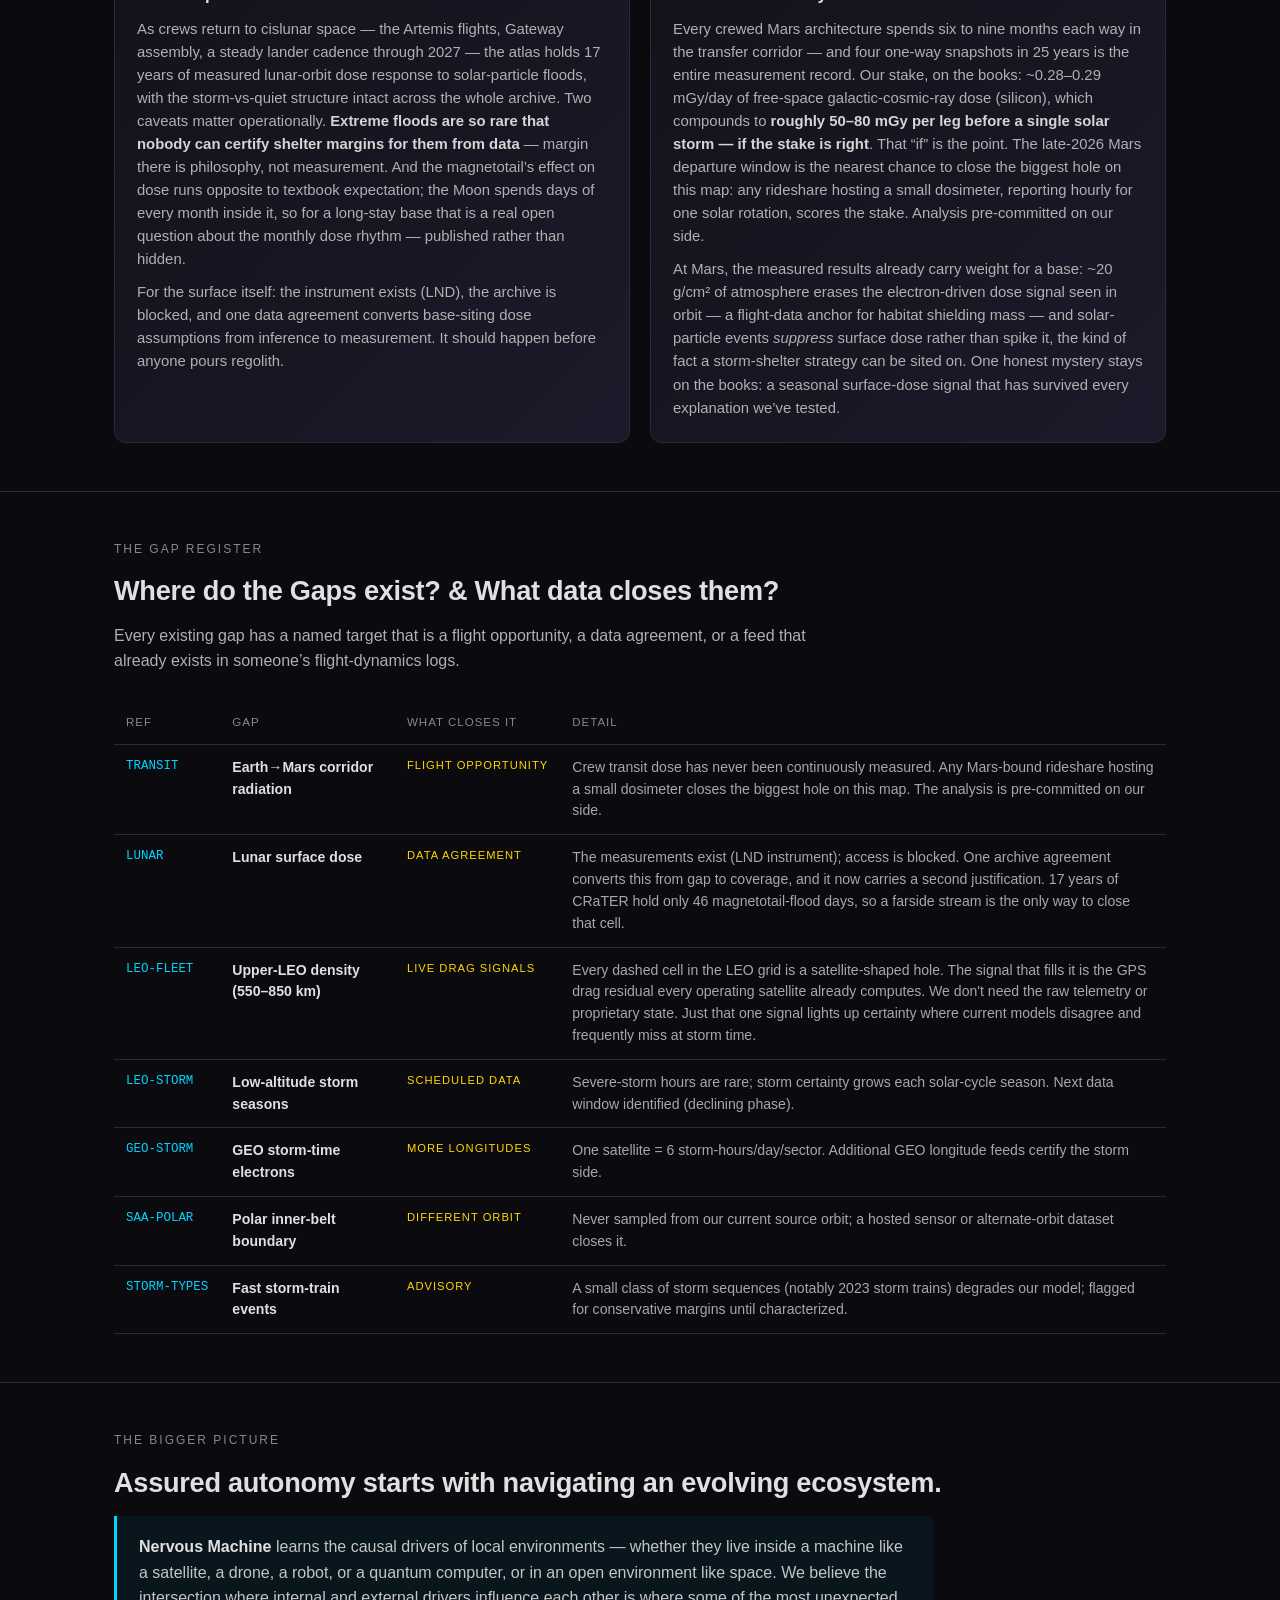
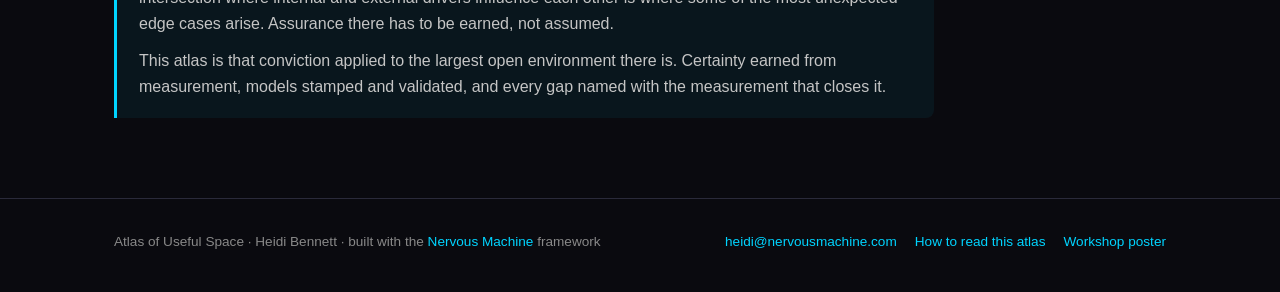
==== commit 49a70d23: "Add Nervous Machine mark to the by-line on all pages Co-Authored-By: Claude Fable 5 <noreply@anthrop" ====
--- a/public/index.html
+++ b/public/index.html
@@ -786,7 +786,7 @@
     <div class="container">
       <div class="brand">
         <h1>ATLAS OF USEFUL SPACE</h1>
-        <div class="by">by <a href="https://nervousmachine.com">Nervous Machine</a></div>
+        <div class="by">by <a href="https://nervousmachine.com"><img src="logo.svg" alt="" style="height:0.95em;vertical-align:-0.15em;margin-right:0.25em">Nervous Machine</a></div>
       </div>
       <nav class="primary">
         <a href="#grid">LEO grid</a>
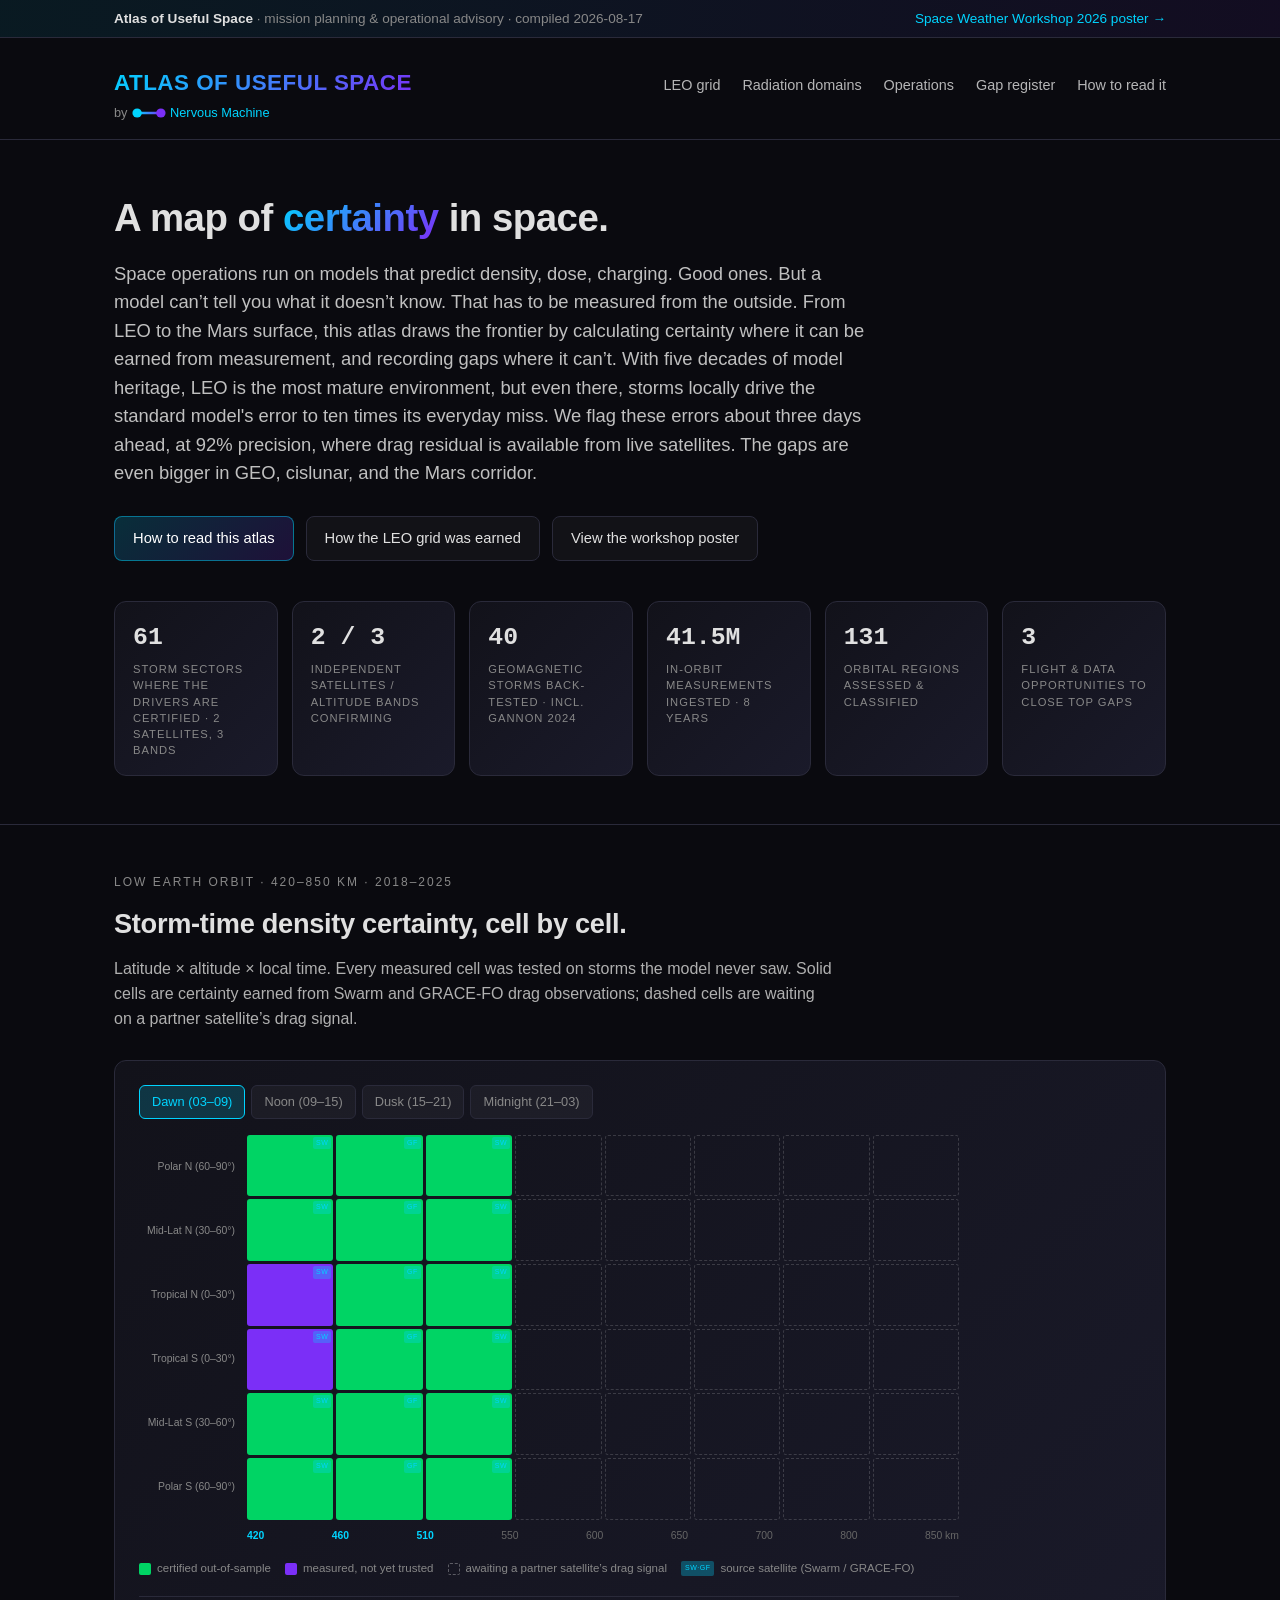
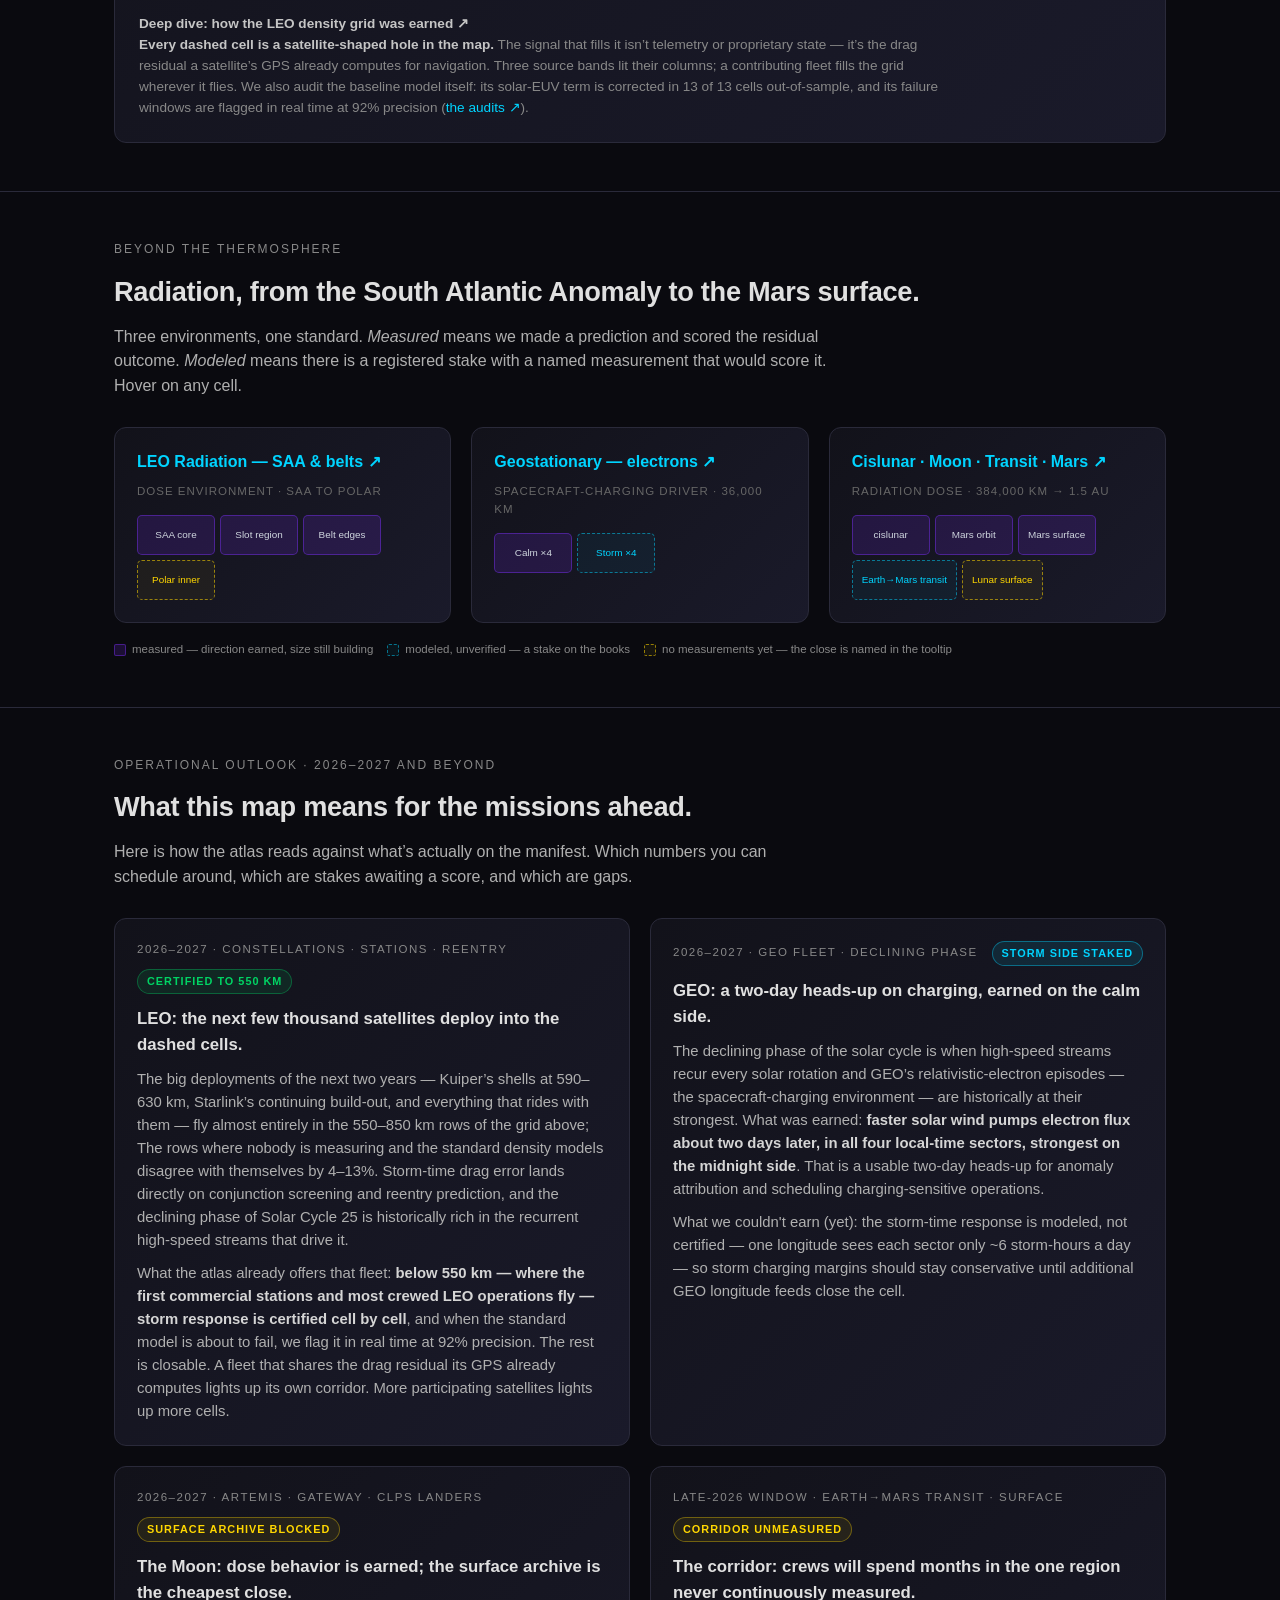
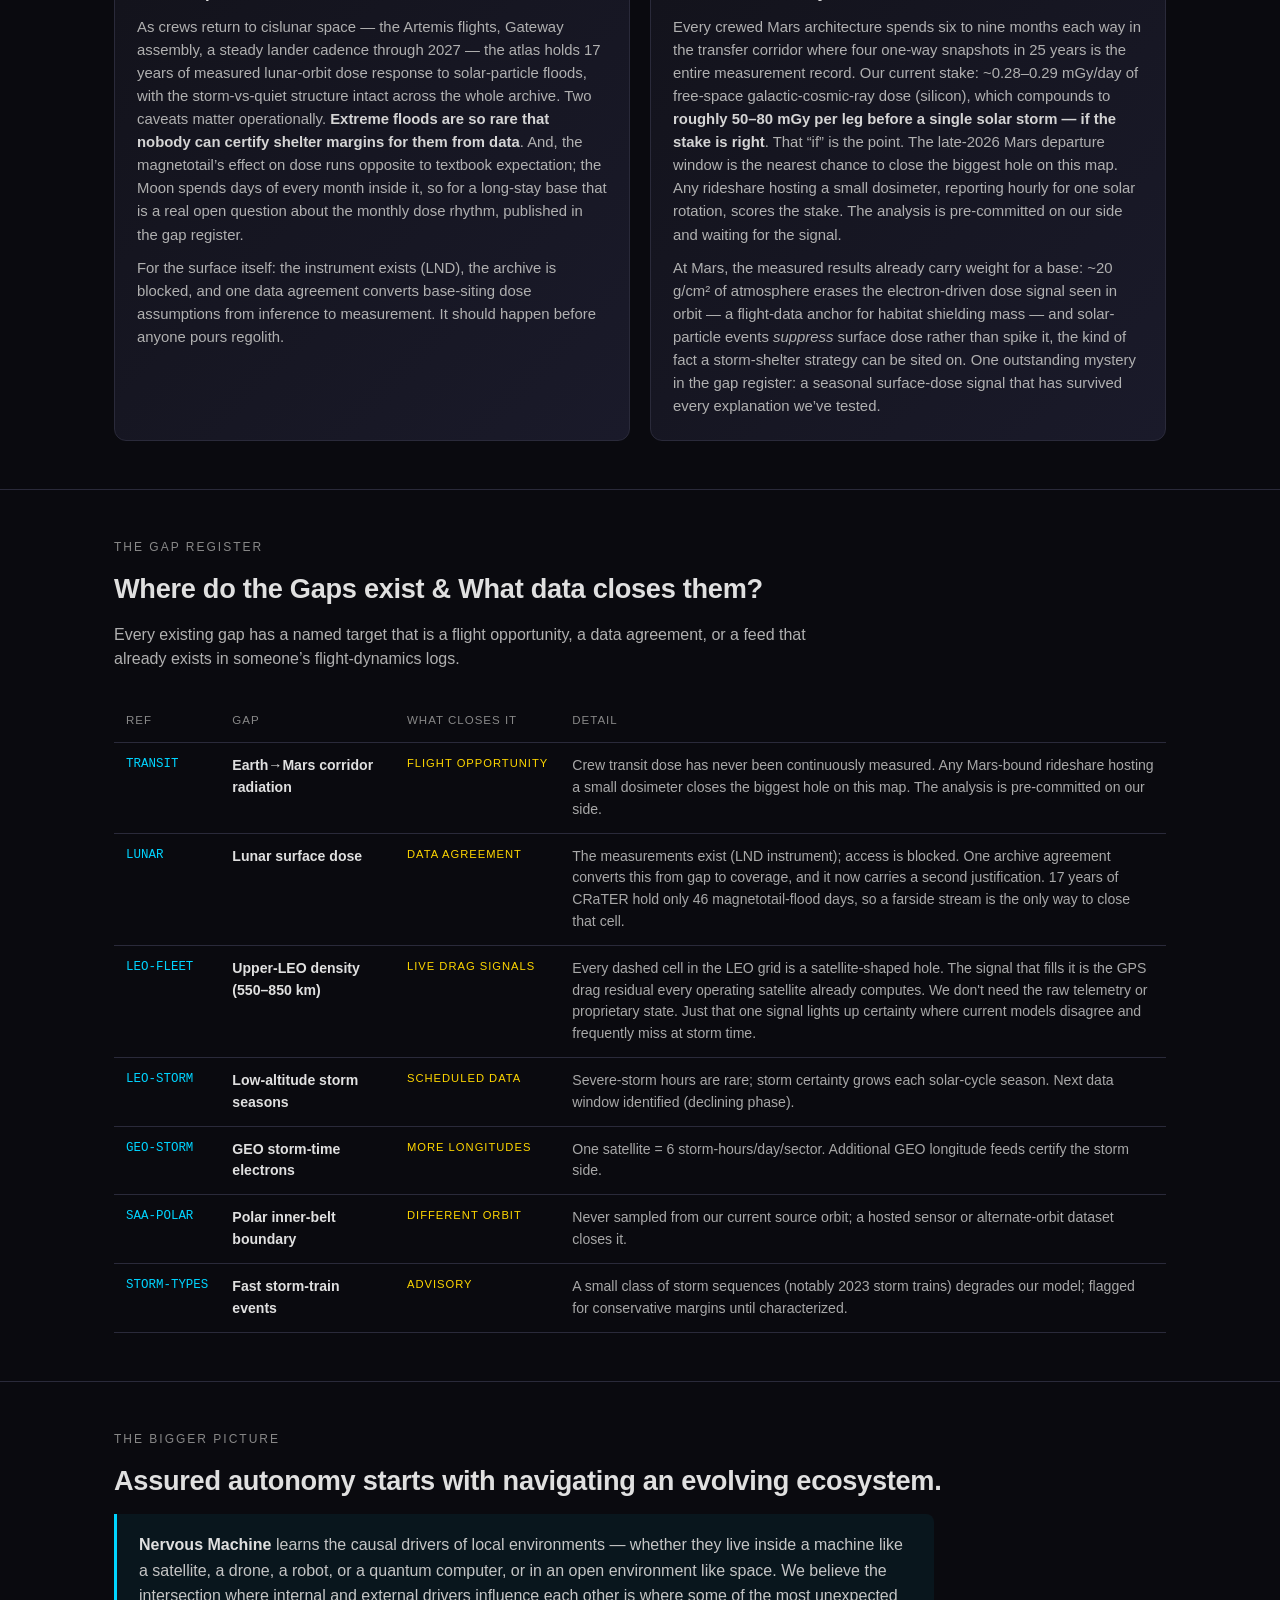
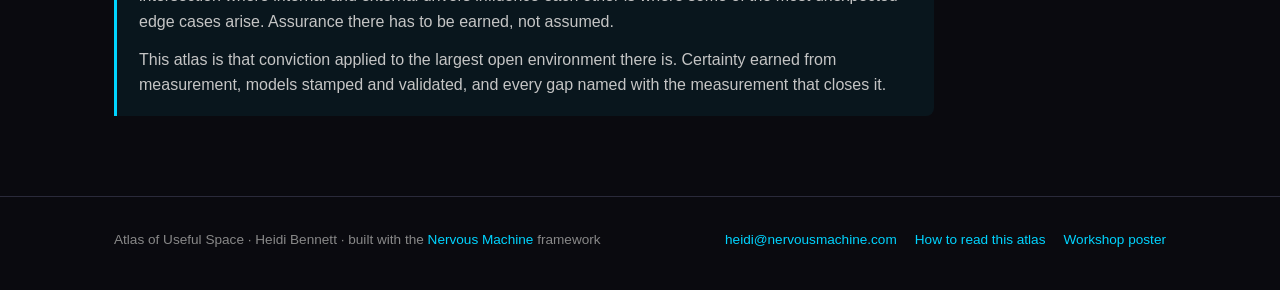
==== commit f6f0eaa2: "clean up the Ops cards" ====
--- a/public/index.html
+++ b/public/index.html
@@ -786,7 +786,8 @@
     <div class="container">
       <div class="brand">
         <h1>ATLAS OF USEFUL SPACE</h1>
-        <div class="by">by <a href="https://nervousmachine.com"><img src="logo.svg" alt="" style="height:0.95em;vertical-align:-0.15em;margin-right:0.25em">Nervous Machine</a></div>
+        <div class="by">by <a href="https://nervousmachine.com"><img src="logo.svg" alt=""
+              style="height:0.95em;vertical-align:-0.15em;margin-right:0.25em">Nervous Machine</a></div>
       </div>
       <nav class="primary">
         <a href="#grid">LEO grid</a>
@@ -920,9 +921,9 @@
       <div class="eyebrow">Beyond the thermosphere</div>
       <h3 class="section-title">Radiation, from the South Atlantic Anomaly to the Mars surface.</h3>
       <p class="section-lede">
-        Three environments, one standard. <em>Measured</em> means we watched it happen and said so in
-        advance where we could. <em>Modeled</em> means a stake on the books — with the measurement that
-        would score it named. Hover any cell.
+        Three environments, one standard. <em>Measured</em> means we made a prediction and scored the residual outcome.
+        <em>Modeled</em> means there is a registered stake with a named measurement that
+        would score it. Hover on any cell.
       </p>
       <div class="three-up">
         <div class="pillar">
@@ -931,8 +932,9 @@
           <div class="cellrow">
             <div class="cell c-adj" tabindex="0"><span class="cl">SAA core</span>
               <div class="tip"><b>South Atlantic Anomaly core</b><br>MEASURED — during storms, radiation dose here does
-                the opposite of everywhere else: it drops first, then recovers. We predicted that in advance and it held
-                — in exactly this one cell and nowhere else. We trust the direction; we are still earning confidence in
+                the opposite of everywhere else. It drops first, then recovers. We predicted that in advance, and it
+                held
+                in exactly this one cell and nowhere else. We trust the direction; we are still earning confidence in
                 the size.</div>
             </div>
             <div class="cell c-adj" tabindex="0"><span class="cl">Slot region</span>
@@ -966,7 +968,7 @@
               <div class="tip"><b>GEO electrons · storm conditions</b><br>MODELED, UNVERIFIED — one longitude sees each
                 sector only ~6 storm-hours a day, so the storm side cannot be certified from measurement yet. NOAA's
                 operational forecaster (REFM) puts a storm response near 5.7×10⁸ e/cm²·day·sr (2-day peak ~1.1×10⁹) —
-                stamped with its own published skill, which is modest at one day out, and we say so.<br><b>The
+                stamped with its own published skill, which is modest at one day out.<br><b>The
                   measurement that scores this stake:</b> electron feeds from additional GEO longitudes.</div>
             </div>
           </div>
@@ -978,31 +980,36 @@
             <div class="cell c-adj" tabindex="0"><span class="cl">cislunar</span>
               <div class="tip"><b>Cislunar orbit</b><br>MEASURED — we followed the Moon's radiation dose across 17 years
                 and learned how it answers solar-particle floods; the storm-vs-quiet model structure we built for it
-                held over the entire archive. Two honest caveats we keep on the books: extreme floods are so rare that
+                held over the entire archive. Two honest caveats: extreme floods are so rare that
                 no one can yet be confident about them, and one geometry effect (the magnetotail's influence on dose)
-                behaves opposite to what the textbooks suggested — an open question we publish rather than hide.</div>
+                behaves opposite to what the textbooks suggested. This is an open question we publish in the gap
+                register.</div>
             </div>
             <div class="cell c-adj" tabindex="0"><span class="cl">Mars orbit</span>
-              <div class="tip"><b>Mars orbit</b><br>MEASURED — one relationship earned so far, and it is a clean one:
+              <div class="tip"><b>Mars orbit</b><br>MEASURED — one relationship earned so far:
                 the electron-driven dose signal that shows up in Mars orbit disappears at the surface, under 20 g/cm² of
-                atmosphere — a direct read on how much shielding matters. The rest of this cell's structure is mapped as
+                atmosphere. This isa direct read on how much shielding matters. The rest of this cell's structure is
+                mapped as
                 six named open questions, each with a planned next step.</div>
             </div>
             <div class="cell c-adj" tabindex="0"><span class="cl">Mars surface</span>
               <div class="tip"><b>Mars surface</b><br>MEASURED — surface dose followed across two separate years (2023
-                and 2024–25). The dependable part: solar-particle events SUPPRESS dose at the surface — the atmosphere
-                filters the flood — the same way in both years, and in one season we certified the effect is essentially
+                and 2024–25). The dependable finding: solar-particle events SUPPRESS dose at the surface where the
+                atmosphere
+                filters the flood. This occurredthe same way in both years, and in one season we certified the effect is
+                essentially
                 zero, firmly (knowing a solid zero is real knowledge). We also caught two solar-storm arrivals at Mars
-                that appear in no official catalog, confirmed against an orbiting spacecraft. The puzzle we publish
-                alongside: a seasonal dose signal shows up in BOTH years and has survived every explanation we tested —
+                that appear in no official catalog, confirmed against an orbiting spacecraft. The puzzle we published
+                is a seasonal dose signal that showed up in BOTH years and survived every explanation we tested. This is
                 our best open mystery, with the tests on record.</div>
             </div>
             <div class="cell c-mod" tabindex="0"><span class="cl">Earth→Mars transit</span>
               <div class="tip"><b>Earth→Mars transfer corridor</b><br>MODELED, UNVERIFIED — no continuous measurement
-                exists (4 one-way snapshots in 25 years). What the models say, stamped and on record as a stake:
+                exists (4 one-way snapshots in 25 years). Here's what the current models stake:
                 ~0.28–0.29 mGy/day free-space GCR silicon dose (BON2020 + HZETRN2020, current-cycle conditions) — a
-                model pair that came within ~4% of the one modern point-check that exists.<br><b>The measurement that
-                  scores this stake:</b> a hosted dosimeter on any Mars-bound rideshare, hourly, one solar rotation.
+                model pair that came within ~4% of the one modern point-check that exists.<br><b>The measurement needed
+                  to
+                  score this stake is </b> a hosted dosimeter on any Mars-bound rideshare, hourly, one solar rotation.
               </div>
             </div>
             <div class="cell c-gap" tabindex="0"><span class="cl">Lunar surface</span>
@@ -1037,9 +1044,9 @@
       <div class="eyebrow">Operational outlook · 2026–2027 and beyond</div>
       <h3 class="section-title">What this map means for the missions ahead.</h3>
       <p class="section-lede">
-        An honest map earns its keep when you plan against it. Here is how the atlas reads against
-        what&rsquo;s actually on the manifest — which numbers you can schedule around, which are stakes
-        awaiting a score, and which are still holes.
+        Here is how the atlas reads against
+        what&rsquo;s actually on the manifest. Which numbers you can schedule around, which are stakes
+        awaiting a score, and which are gaps.
       </p>
       <div class="two-up">
         <div class="pillar ops">
@@ -1051,7 +1058,7 @@
           <p>
             The big deployments of the next two years — Kuiper&rsquo;s shells at 590–630 km,
             Starlink&rsquo;s continuing build-out, and everything that rides with them — fly almost
-            entirely in the 550–850 km rows of the grid above: the rows where nobody is measuring
+            entirely in the 550–850 km rows of the grid above; The rows where nobody is measuring
             and the standard density models disagree with themselves by 4–13%. Storm-time drag error
             lands directly on conjunction screening and reentry prediction, and the declining phase
             of Solar Cycle 25 is historically rich in the recurrent high-speed streams that drive it.
@@ -1060,8 +1067,8 @@
             What the atlas already offers that fleet: <strong>below 550 km — where the first
               commercial stations and most crewed LEO operations fly — storm response is certified
               cell by cell</strong>, and when the standard model is about to fail, we flag it in real
-            time at 92% precision. The rest is closable: a fleet that shares the drag residual its
-            GPS already computes lights up its own corridor.
+            time at 92% precision. The rest is closable. A fleet that shares the drag residual its
+            GPS already computes lights up its own corridor. More participating satellites lights up more cells.
           </p>
         </div>
         <div class="pillar ops">
@@ -1073,13 +1080,13 @@
           <p>
             The declining phase of the solar cycle is when high-speed streams recur every solar
             rotation and GEO&rsquo;s relativistic-electron episodes — the spacecraft-charging
-            environment — are historically at their strongest. The earned part: <strong>faster solar
+            environment — are historically at their strongest. What was earned: <strong>faster solar
               wind pumps electron flux about two days later, in all four local-time sectors, strongest
-              on the midnight side</strong> — an ordering we called before we saw it. That is a usable
+              on the midnight side</strong>. That is a usable
             two-day heads-up for anomaly attribution and scheduling charging-sensitive operations.
           </p>
           <p>
-            The unearned part, said plainly: the storm-time response is modeled, not certified — one
+            What we couldn't earn (yet): the storm-time response is modeled, not certified — one
             longitude sees each sector only ~6 storm-hours a day — so storm charging margins should
             stay conservative until additional GEO longitude feeds close the cell.
           </p>
@@ -1095,11 +1102,10 @@
             lander cadence through 2027 — the atlas holds 17 years of measured lunar-orbit dose
             response to solar-particle floods, with the storm-vs-quiet structure intact across the
             whole archive. Two caveats matter operationally. <strong>Extreme floods are so rare that
-              nobody can certify shelter margins for them from data</strong> — margin there is
-            philosophy, not measurement. And the magnetotail&rsquo;s effect on dose runs opposite to
+              nobody can certify shelter margins for them from data</strong>. And, the magnetotail&rsquo;s effect on
+            dose runs opposite to
             textbook expectation; the Moon spends days of every month inside it, so for a long-stay
-            base that is a real open question about the monthly dose rhythm — published rather than
-            hidden.
+            base that is a real open question about the monthly dose rhythm, published in the gap register.
           </p>
           <p>
             For the surface itself: the instrument exists (LND), the archive is blocked, and one
@@ -1115,20 +1121,21 @@
           <h4>The corridor: crews will spend months in the one region never continuously measured.</h4>
           <p>
             Every crewed Mars architecture spends six to nine months each way in the transfer
-            corridor — and four one-way snapshots in 25 years is the entire measurement record. Our
-            stake, on the books: ~0.28–0.29 mGy/day of free-space galactic-cosmic-ray dose
+            corridor where four one-way snapshots in 25 years is the entire measurement record. Our
+            current stake: ~0.28–0.29 mGy/day of free-space galactic-cosmic-ray dose
             (silicon), which compounds to <strong>roughly 50–80 mGy per leg before a single solar
               storm — if the stake is right</strong>. That &ldquo;if&rdquo; is the point. The
             late-2026 Mars departure window is the nearest chance to close the biggest hole on this
-            map: any rideshare hosting a small dosimeter, reporting hourly for one solar rotation,
-            scores the stake. Analysis pre-committed on our side.
+            map. Any rideshare hosting a small dosimeter, reporting hourly for one solar rotation,
+            scores the stake. The analysis is pre-committed on our side and waiting for the signal.
           </p>
           <p>
             At Mars, the measured results already carry weight for a base: ~20 g/cm² of atmosphere
             erases the electron-driven dose signal seen in orbit — a flight-data anchor for habitat
             shielding mass — and solar-particle events <em>suppress</em> surface dose rather than
-            spike it, the kind of fact a storm-shelter strategy can be sited on. One honest mystery
-            stays on the books: a seasonal surface-dose signal that has survived every explanation
+            spike it, the kind of fact a storm-shelter strategy can be sited on. One outstanding mystery in the gap
+            register:
+            a seasonal surface-dose signal that has survived every explanation
             we&rsquo;ve tested.
           </p>
         </div>
@@ -1139,7 +1146,7 @@
   <section class="block" id="gaps">
     <div class="container">
       <div class="eyebrow">The gap register</div>
-      <h3 class="section-title">Where do the Gaps exist? &amp; What data closes them?</h3>
+      <h3 class="section-title">Where do the Gaps exist &amp; What data closes them?</h3>
       <p class="section-lede">
         Every existing gap has a named target that is a flight opportunity, a data agreement, or a feed that
         already exists in someone&rsquo;s flight-dynamics logs.
